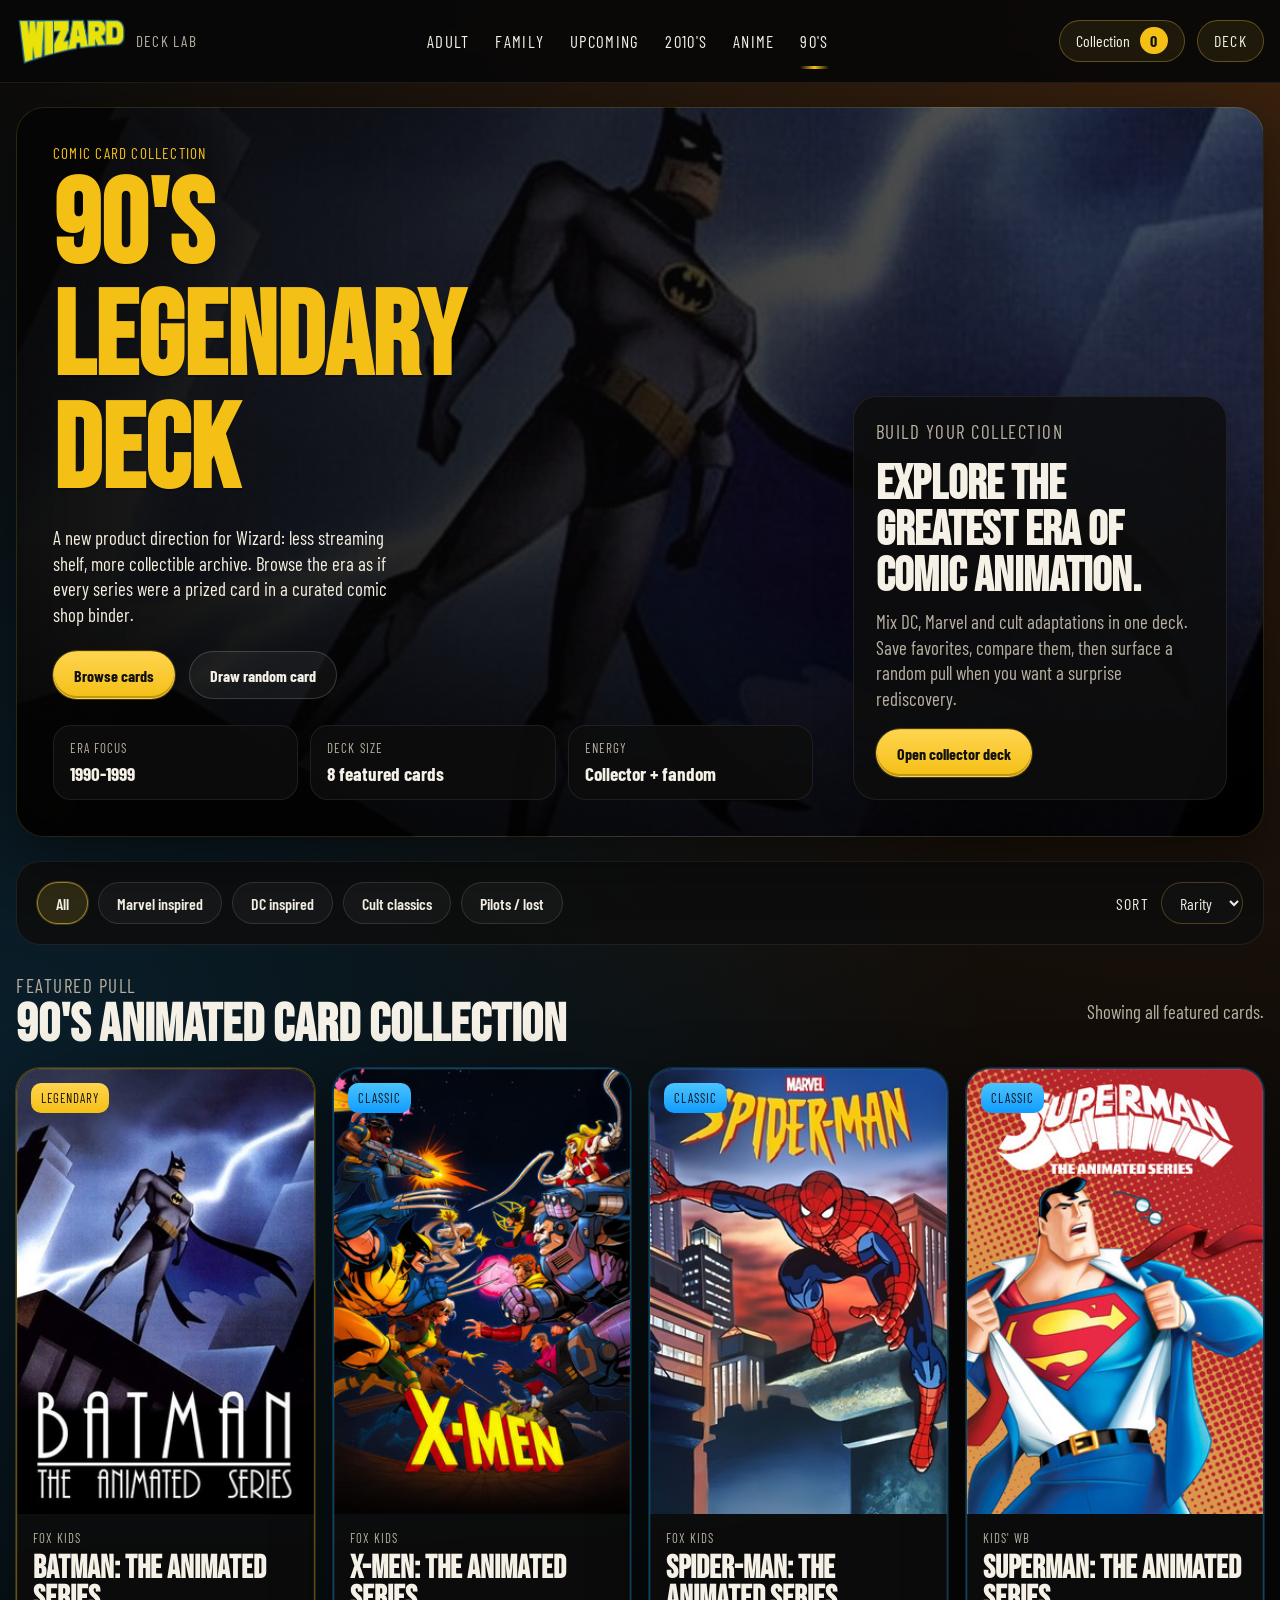
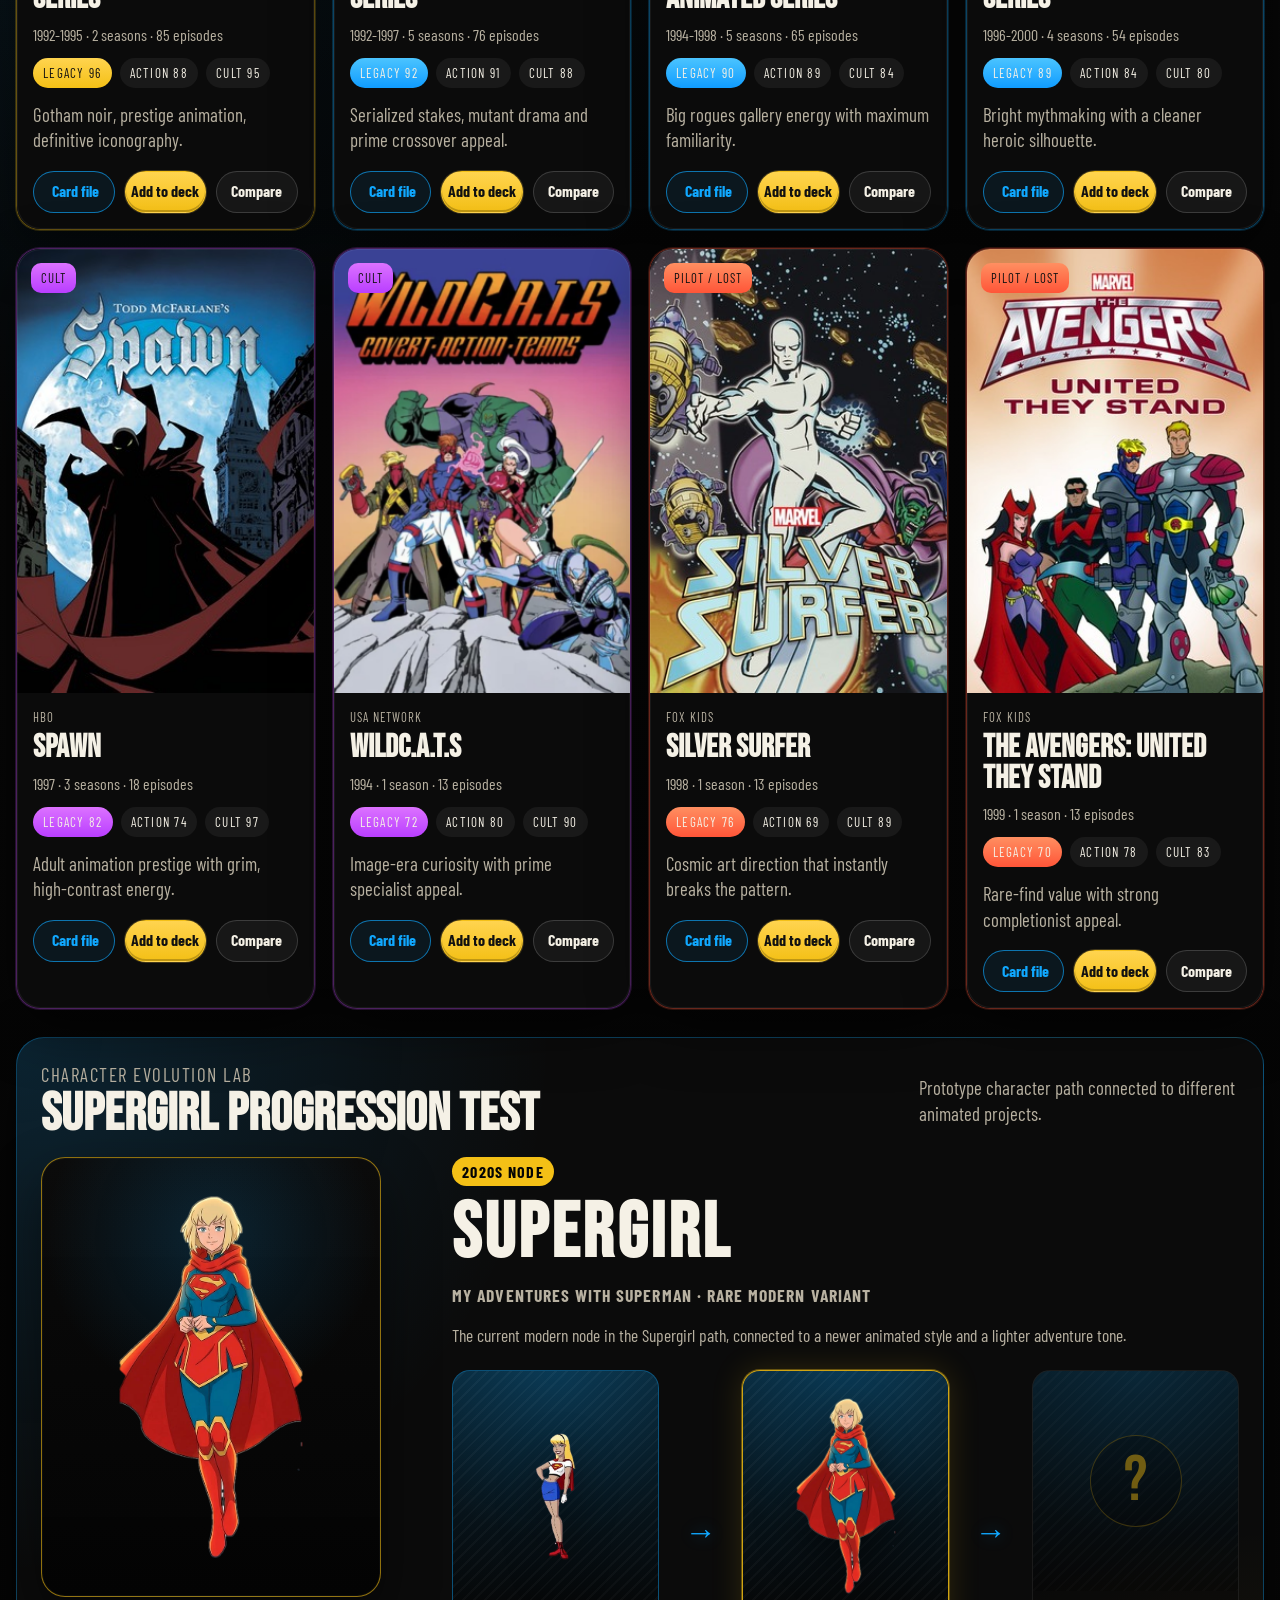
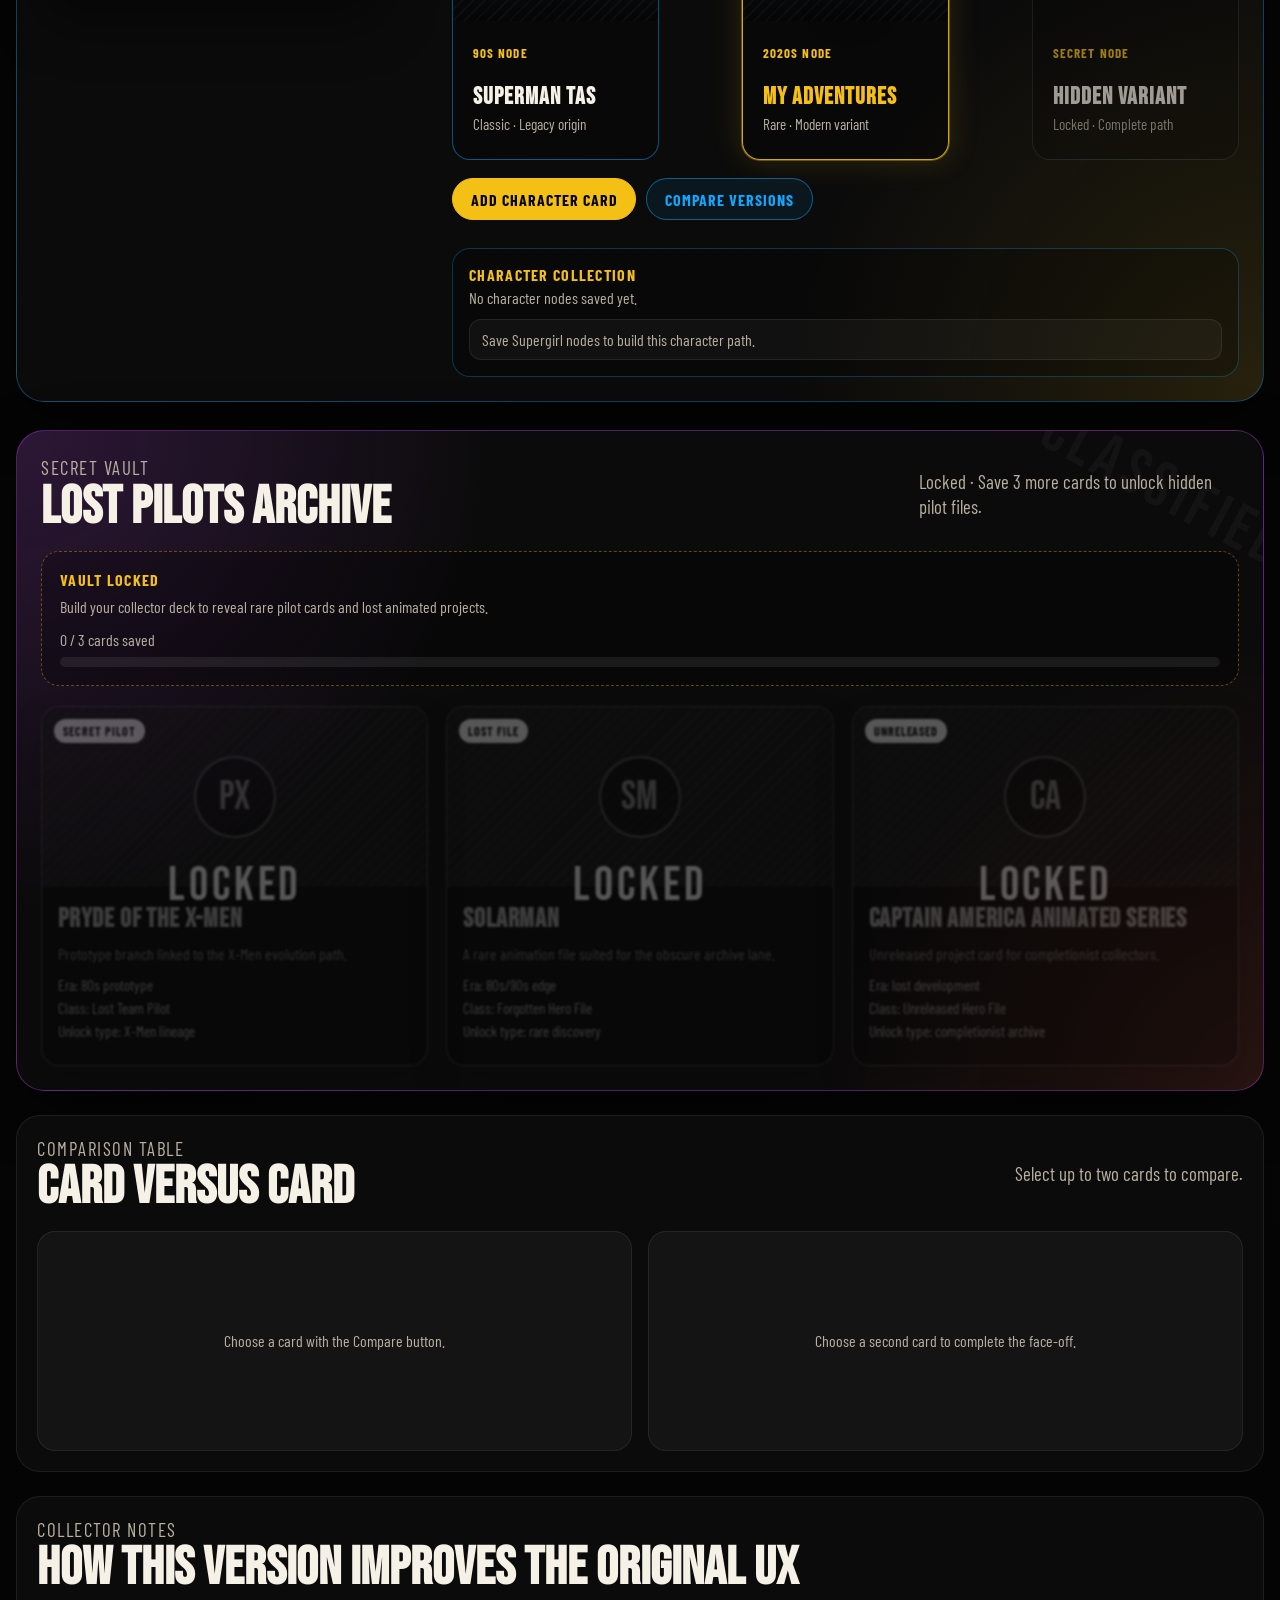
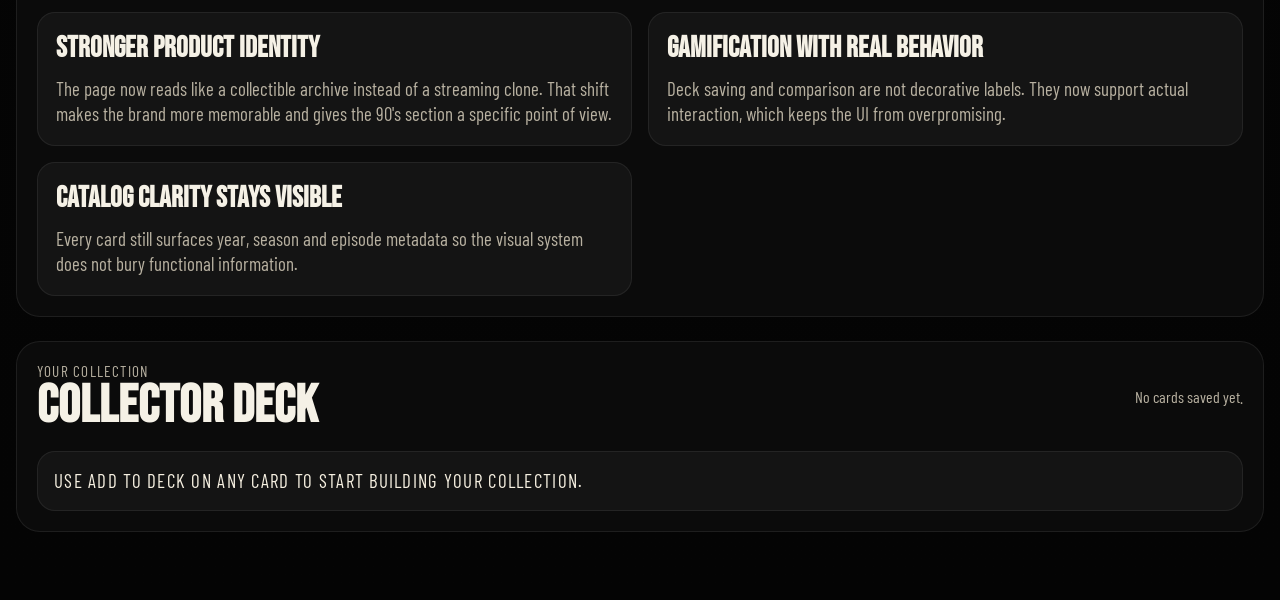
==== index-v2.html @ 54ac6490 "Normalize Supergirl preview image scale" ====
<!DOCTYPE html>
<html lang="en">

<head>
  <meta charset="UTF-8" />
  <meta name="viewport" content="width=device-width, initial-scale=1.0" />
  <title>Wizard Deck Lab - 90's Trading Card Edition</title>
  <link rel="preconnect" href="https://fonts.googleapis.com" />
  <link rel="preconnect" href="https://fonts.gstatic.com" crossorigin />
  <link
    href="https://fonts.googleapis.com/css2?family=Barlow+Condensed:wght@400;500;600;700&family=Bebas+Neue&display=swap"
    rel="stylesheet" />
  <link rel="stylesheet" href="style-v2.css" />
</head>

<body>
  <header class="deck-header">
    <a class="brand-mark" href="#top" aria-label="Wizard Deck Lab home">
      <img src="img/logos/wizard-logo-transparent.png" alt="Wizard logo" />
      <span>Deck Lab</span>
    </a>

    <nav class="deck-nav" aria-label="Primary">
      <a href="#hero">Adult</a>
      <a href="#hero">Family</a>
      <a href="#hero">Upcoming</a>
      <a href="#hero">2010's</a>
      <a href="#hero">Anime</a>
      <a class="is-active" href="#cardGrid">90's</a>
    </nav>

    <div class="header-actions">
      <button class="header-chip" type="button" data-open-deck>
        Collection
        <span id="collectionCount">0</span>
      </button>
      <a class="header-link" href="#deckPanel">Deck</a>
    </div>
  </header>

  <main id="top">
    <section class="deck-hero" id="hero">
      <div class="hero-copy">
        <p class="eyebrow">Comic card collection</p>
        <h1>90's legendary deck</h1>
        <p class="hero-summary">A new product direction for Wizard: less streaming shelf, more collectible archive.
          Browse the era as if every series were a prized card in a curated comic shop binder.</p>

        <div class="hero-actions">
          <a class="primary-action" href="#cardGrid">Browse cards</a>
          <button class="secondary-action" id="drawRandomCard" type="button">Draw random card</button>
        </div>

        <dl class="hero-stats">
          <div>
            <dt>Era focus</dt>
            <dd>1990-1999</dd>
          </div>
          <div>
            <dt>Deck size</dt>
            <dd>8 featured cards</dd>
          </div>
          <div>
            <dt>Energy</dt>
            <dd>Collector + fandom</dd>
          </div>
        </dl>
      </div>

      <aside class="hero-side-panel" aria-label="Collection prompt">
        <p class="panel-kicker">Build your collection</p>
        <h2>Explore the greatest era of comic animation.</h2>
        <p>Mix DC, Marvel and cult adaptations in one deck. Save favorites, compare them, then surface a random pull
          when you want a surprise rediscovery.</p>
        <a href="#deckPanel" class="panel-link">Open collector deck</a>
      </aside>
    </section>

    <section class="control-bar" aria-label="Deck controls">
      <div class="filter-row" aria-label="Card filters">
        <button class="filter-chip is-selected" type="button" data-filter="all">All</button>
        <button class="filter-chip" type="button" data-filter="marvel">Marvel inspired</button>
        <button class="filter-chip" type="button" data-filter="dc">DC inspired</button>
        <button class="filter-chip" type="button" data-filter="cult">Cult classics</button>
        <button class="filter-chip" type="button" data-filter="lost">Pilots / lost</button>
      </div>

      <label class="sort-box" for="sortCards">
        <span>Sort</span>
        <select id="sortCards">
          <option value="rarity">Rarity</option>
          <option value="year">Year</option>
          <option value="title">Title</option>
        </select>
      </label>
    </section>

    <section class="deck-grid-section">
      <div class="section-heading">
        <div>
          <p class="section-kicker">Featured pull</p>
          <h2>90's animated card collection</h2>
        </div>
        <p id="statusText">Showing all featured cards.</p>
      </div>

      <div class="deck-grid" id="cardGrid">
        <article class="deck-card rarity-legendary" data-card-id="batman-animated"
          data-title="Batman: The Animated Series" data-year="1992" data-seasons="2 seasons" data-episodes="85 episodes"
          data-publisher="DC" data-network="Fox Kids" data-rarity="4" data-tags="dc action classic"
          data-note="No other card in the deck defines the premium noir tone better. This is the gold-standard anchor for the whole collection.">
          <span class="rarity-badge">Legendary</span>
          <img src="img/1990/batman-animated-280x420.jpg" alt="Batman: The Animated Series poster" />
          <div class="card-frame">
            <p class="card-signal">Fox Kids</p>
            <h3>Batman: The Animated Series</h3>
            <p class="card-years">1992-1995 · 2 seasons · 85 episodes</p>
            <ul class="stat-strip">
              <li>Legacy 96</li>
              <li>Action 88</li>
              <li>Cult 95</li>
            </ul>
            <p class="card-tagline">Gotham noir, prestige animation, definitive iconography.</p>
            <div class="card-actions">
              <button class="deck-toggle" type="button">Add to deck</button>
              <button class="compare-toggle" type="button">Compare</button>
            </div>
          </div>
        </article>

        <article class="deck-card rarity-classic" data-card-id="xmen-animated" data-title="X-Men: The Animated Series"
          data-year="1992" data-seasons="5 seasons" data-episodes="76 episodes" data-publisher="Marvel"
          data-network="Fox Kids" data-rarity="3" data-tags="marvel action classic"
          data-note="A team card with huge nostalgia pull, strong serialized energy and direct bridge to modern rediscovery through X-Men '97.">
          <span class="rarity-badge">Classic</span>
          <img src="img/1990/x-men-animated-280x420.jpg" alt="X-Men: The Animated Series poster" />
          <div class="card-frame">
            <p class="card-signal">Fox Kids</p>
            <h3>X-Men: The Animated Series</h3>
            <p class="card-years">1992-1997 · 5 seasons · 76 episodes</p>
            <ul class="stat-strip">
              <li>Legacy 92</li>
              <li>Action 91</li>
              <li>Cult 88</li>
            </ul>
            <p class="card-tagline">Serialized stakes, mutant drama and prime crossover appeal.</p>
            <div class="card-actions">
              <button class="deck-toggle" type="button">Add to deck</button>
              <button class="compare-toggle" type="button">Compare</button>
            </div>
          </div>
        </article>

        <article class="deck-card rarity-classic" data-card-id="spiderman-animated"
          data-title="Spider-Man: The Animated Series" data-year="1994" data-seasons="5 seasons"
          data-episodes="65 episodes" data-publisher="Marvel" data-network="Fox Kids" data-rarity="3"
          data-tags="marvel action classic"
          data-note="This card carries broad recognition, strong villain variety and a flexible gateway role for users entering the collection.">
          <span class="rarity-badge">Classic</span>
          <img src="img/1990/spiderman-animated-280x420.jpg" alt="Spider-Man: The Animated Series poster" />
          <div class="card-frame">
            <p class="card-signal">Fox Kids</p>
            <h3>Spider-Man: The Animated Series</h3>
            <p class="card-years">1994-1998 · 5 seasons · 65 episodes</p>
            <ul class="stat-strip">
              <li>Legacy 90</li>
              <li>Action 89</li>
              <li>Cult 84</li>
            </ul>
            <p class="card-tagline">Big rogues gallery energy with maximum familiarity.</p>
            <div class="card-actions">
              <button class="deck-toggle" type="button">Add to deck</button>
              <button class="compare-toggle" type="button">Compare</button>
            </div>
          </div>
        </article>

        <article class="deck-card rarity-classic" data-card-id="superman-animated"
          data-title="Superman: The Animated Series" data-year="1996" data-seasons="4 seasons"
          data-episodes="54 episodes" data-publisher="DC" data-network="Kids' WB" data-rarity="3"
          data-tags="dc heroic classic"
          data-note="An ideal balance card: cleaner optimism than Batman, still premium enough to sit in the same showcase without losing identity.">
          <span class="rarity-badge">Classic</span>
          <img src="img/1990/superman-animated-280x420.jpg" alt="Superman: The Animated Series poster" />
          <div class="card-frame">
            <p class="card-signal">Kids' WB</p>
            <h3>Superman: The Animated Series</h3>
            <p class="card-years">1996-2000 · 4 seasons · 54 episodes</p>
            <ul class="stat-strip">
              <li>Legacy 89</li>
              <li>Action 84</li>
              <li>Cult 80</li>
            </ul>
            <p class="card-tagline">Bright mythmaking with a cleaner heroic silhouette.</p>
            <div class="card-actions">
              <button class="deck-toggle" type="button">Add to deck</button>
              <button class="compare-toggle" type="button">Compare</button>
            </div>
          </div>
        </article>

        <article class="deck-card rarity-cult" data-card-id="spawn" data-title="Spawn" data-year="1997"
          data-seasons="3 seasons" data-episodes="18 episodes" data-publisher="Image" data-network="HBO" data-rarity="2"
          data-tags="cult adult rare"
          data-note="This is where the deck gets edge. Spawn broadens the tone range and gives the collection a darker, adult-only branch.">
          <span class="rarity-badge">Cult</span>
          <img src="img/1990/spawn-280x420.jpg" alt="Spawn poster" />
          <div class="card-frame">
            <p class="card-signal">HBO</p>
            <h3>Spawn</h3>
            <p class="card-years">1997 · 3 seasons · 18 episodes</p>
            <ul class="stat-strip">
              <li>Legacy 82</li>
              <li>Action 74</li>
              <li>Cult 97</li>
            </ul>
            <p class="card-tagline">Adult animation prestige with grim, high-contrast energy.</p>
            <div class="card-actions">
              <button class="deck-toggle" type="button">Add to deck</button>
              <button class="compare-toggle" type="button">Compare</button>
            </div>
          </div>
        </article>

        <article class="deck-card rarity-cult" data-card-id="wildcats" data-title="WildC.A.T.S" data-year="1994"
          data-seasons="1 season" data-episodes="13 episodes" data-publisher="WildStorm" data-network="USA Network"
          data-rarity="2" data-tags="cult lost rare"
          data-note="A deep-cut collector pull. This kind of card makes the product feel curated rather than algorithmic.">
          <span class="rarity-badge">Cult</span>
          <img src="img/1990/wildcats-vertical-280x420.png" alt="WildC.A.T.S poster" />
          <div class="card-frame">
            <p class="card-signal">USA Network</p>
            <h3>WildC.A.T.S</h3>
            <p class="card-years">1994 · 1 season · 13 episodes</p>
            <ul class="stat-strip">
              <li>Legacy 72</li>
              <li>Action 80</li>
              <li>Cult 90</li>
            </ul>
            <p class="card-tagline">Image-era curiosity with prime specialist appeal.</p>
            <div class="card-actions">
              <button class="deck-toggle" type="button">Add to deck</button>
              <button class="compare-toggle" type="button">Compare</button>
            </div>
          </div>
        </article>

        <article class="deck-card rarity-pilot" data-card-id="silver-surfer" data-title="Silver Surfer" data-year="1998"
          data-seasons="1 season" data-episodes="13 episodes" data-publisher="Marvel" data-network="Fox Kids"
          data-rarity="1" data-tags="marvel cult lost"
          data-note="Visually distinct and short-lived. A perfect candidate for the 'Pilots / Lost' lane and collector notes storytelling.">
          <span class="rarity-badge">Pilot / Lost</span>
          <img src="img/1990/silver-surfer-280x420.jpg" alt="Silver Surfer poster" />
          <div class="card-frame">
            <p class="card-signal">Fox Kids</p>
            <h3>Silver Surfer</h3>
            <p class="card-years">1998 · 1 season · 13 episodes</p>
            <ul class="stat-strip">
              <li>Legacy 76</li>
              <li>Action 69</li>
              <li>Cult 89</li>
            </ul>
            <p class="card-tagline">Cosmic art direction that instantly breaks the pattern.</p>
            <div class="card-actions">
              <button class="deck-toggle" type="button">Add to deck</button>
              <button class="compare-toggle" type="button">Compare</button>
            </div>
          </div>
        </article>

        <article class="deck-card rarity-pilot" data-card-id="avengers-united"
          data-title="The Avengers: United They Stand" data-year="1999" data-seasons="1 season"
          data-episodes="13 episodes" data-publisher="Marvel" data-network="Fox Kids" data-rarity="1"
          data-tags="marvel lost action"
          data-note="This is the prototype of a rare-find card: recognizable brand, uneven legacy, but strong value inside a completionist deck.">
          <span class="rarity-badge">Pilot / Lost</span>
          <img src="img/1990/avengers-united-they-stand-280x420.jpg" alt="The Avengers: United They Stand poster" />
          <div class="card-frame">
            <p class="card-signal">Fox Kids</p>
            <h3>The Avengers: United They Stand</h3>
            <p class="card-years">1999 · 1 season · 13 episodes</p>
            <ul class="stat-strip">
              <li>Legacy 70</li>
              <li>Action 78</li>
              <li>Cult 83</li>
            </ul>
            <p class="card-tagline">Rare-find value with strong completionist appeal.</p>
            <div class="card-actions">
              <button class="deck-toggle" type="button">Add to deck</button>
              <button class="compare-toggle" type="button">Compare</button>
            </div>
          </div>
        </article>
      </div>
    </section>

    <section class="character-lab-panel" id="characterLab">
      <div class="section-heading">
        <div>
          <p class="section-kicker">Character evolution lab</p>
          <h2>Supergirl progression test</h2>
        </div>
        <p>Prototype character path connected to different animated projects.</p>
      </div>

      <div class="character-lab-layout">
        <article class="character-preview-card">
          <img id="characterPreviewImage" src="img/characters/2020s-supergirl-my-adventures-cutout.png"
            alt="Supergirl - My Adventures with Superman character card" />
        </article>

        <div class="character-lab-content">
          <span class="character-status" id="characterActiveEra">2020s node</span>
          <h3 id="characterActiveTitle">Supergirl</h3>
          <p class="character-source" id="characterActiveSource">My Adventures with Superman · Rare modern variant</p>

          <p id="characterActiveDescription">
            The current modern node in the Supergirl path, connected to a newer animated style and a lighter adventure
            tone.
          </p>

          <div class="character-evolution-track" aria-label="Supergirl evolution path">
            <article class="character-node is-unlocked" role="button" tabindex="0" data-character-node
              data-preview="img/characters/1990s-supergirl-superman-tas-cutout.png"
              data-preview-class="is-preview-tas-supergirl" data-era="90s node" data-title="Superman TAS"
              data-subtitle="Superman: The Animated Series" data-type="Classic · Legacy origin"
              data-description="The classic animated Supergirl node. This version works as an early legacy point in the character progression path.">
              <div class="character-node-art">
                <img class="character-node-img is-tas-supergirl"
                  src="img/characters/1990s-supergirl-superman-tas-cutout.png"
                  alt="Supergirl - Superman: The Animated Series" />
              </div>
              <div class="character-node-info">
                <span>90s node</span>
                <h4>Superman TAS</h4>
                <p>Classic · Legacy origin</p>
              </div>
            </article>

            <span class="character-track-arrow">→</span>

            <article class="character-node is-current" role="button" tabindex="0" data-character-node
              data-preview="img/characters/2020s-supergirl-my-adventures-cutout.png"
              data-preview-class="is-preview-maws-supergirl" data-era="2020s node" data-title="My Adventures"
              data-subtitle="My Adventures with Superman"
              data-description="The current modern node in the Supergirl path, connected to a newer animated style and a lighter adventure tone.">
              <div class="character-node-art">
                <img class="character-node-img is-maws-supergirl"
                  src="img/characters/2020s-supergirl-my-adventures-cutout.png"
                  alt="Supergirl - My Adventures with Superman" />
              </div>
              <div class="character-node-info">
                <span>2020s node</span>
                <h4>My Adventures</h4>
                <p>Rare · Modern variant</p>
              </div>
            </article>

            <span class="character-track-arrow">→</span>

            <article class="character-node is-locked" role="button" tabindex="0" data-character-node data-locked="true"
              data-era="Secret node" data-title="Hidden Variant" data-subtitle="Locked node"
              data-type="Locked · Complete path"
              data-description="This secret variant is locked. Future versions can unlock it after completing the Supergirl progression path.">
              <div class="character-node-art locked-art">
                <span>?</span>
              </div>
              <div class="character-node-info">
                <span>Secret node</span>
                <h4>Hidden Variant</h4>
                <p>Locked · Complete path</p>
              </div>
            </article>
          </div>

          <div class="character-actions">
            <button type="button" id="addCharacterCard">Add character card</button>
            <button type="button" class="secondary" id="compareCharacterVersions">Compare versions</button>
          </div>

          <div class="character-collection-panel" id="characterCollectionPanel">
            <div>
              <strong>Character collection</strong>
              <span id="characterCollectionSummary">No character nodes saved yet.</span>
            </div>

            <ul id="characterCollectionList" class="character-collection-list">
              <li class="character-empty">Save Supergirl nodes to build this character path.</li>
            </ul>
          </div>
        </div>
      </div>
    </section>

    <section class="secret-vault-panel is-locked" id="secretVault">
      <div class="section-heading">
        <div>
          <p class="section-kicker">Secret Vault</p>
          <h2>Lost pilots archive</h2>
        </div>
        <p id="vaultStatus">Locked · Save 3 cards to unlock hidden pilot files.</p>
      </div>

      <div class="vault-unlock-box" id="vaultUnlockBox">
        <strong>Vault locked</strong>
        <span>Build your collector deck to reveal rare pilot cards and lost animated projects.</span>
        <div class="vault-progress">
          <span id="vaultProgressText">0 / 3 cards saved</span>
          <div class="vault-progress-bar">
            <i id="vaultProgressBar"></i>
          </div>
        </div>
      </div>

      <div class="vault-grid" id="vaultGrid" aria-label="Secret pilot cards">
        <article class="vault-card" data-secret-id="pryde-xmen">
          <span class="vault-badge">Secret Pilot</span>
          <div class="vault-card-art">
            <span>PX</span>
          </div>
          <div class="vault-card-content">
            <h3>Pryde of the X-Men</h3>
            <p>Prototype branch linked to the X-Men evolution path.</p>
            <ul>
              <li>Era: 80s prototype</li>
              <li>Class: Lost Team Pilot</li>
              <li>Unlock type: X-Men lineage</li>
            </ul>
          </div>
        </article>

        <article class="vault-card" data-secret-id="solarman">
          <span class="vault-badge">Lost File</span>
          <div class="vault-card-art">
            <span>SM</span>
          </div>
          <div class="vault-card-content">
            <h3>Solarman</h3>
            <p>A rare animation file suited for the obscure archive lane.</p>
            <ul>
              <li>Era: 80s/90s edge</li>
              <li>Class: Forgotten Hero File</li>
              <li>Unlock type: rare discovery</li>
            </ul>
          </div>
        </article>

        <article class="vault-card" data-secret-id="captain-america">
          <span class="vault-badge">Unreleased</span>
          <div class="vault-card-art">
            <span>CA</span>
          </div>
          <div class="vault-card-content">
            <h3>Captain America Animated Series</h3>
            <p>Unreleased project card for completionist collectors.</p>
            <ul>
              <li>Era: lost development</li>
              <li>Class: Unreleased Hero File</li>
              <li>Unlock type: completionist archive</li>
            </ul>
          </div>
        </article>
      </div>
    </section>

    <section class="compare-panel" id="comparePanel">
      <div class="section-heading">
        <div>
          <p class="section-kicker">Comparison table</p>
          <h2>Card versus card</h2>
        </div>
        <p id="compareHint">Select up to two cards to compare.</p>
      </div>

      <div class="compare-grid" id="compareGrid">
        <article class="compare-slot is-empty">
          <p>Choose a card with the Compare button.</p>
        </article>
        <article class="compare-slot is-empty">
          <p>Choose a second card to complete the face-off.</p>
        </article>
      </div>
    </section>

    <section class="notes-panel" id="collectorNotes">
      <div class="section-heading">
        <div>
          <p class="section-kicker">Collector notes</p>
          <h2>How this version improves the original UX</h2>
        </div>
      </div>

      <div class="notes-grid">
        <article>
          <h3>Stronger product identity</h3>
          <p>The page now reads like a collectible archive instead of a streaming clone. That shift makes the brand more
            memorable and gives the 90's section a specific point of view.</p>
        </article>
        <article>
          <h3>Gamification with real behavior</h3>
          <p>Deck saving and comparison are not decorative labels. They now support actual interaction, which keeps the
            UI from overpromising.</p>
        </article>
        <article>
          <h3>Catalog clarity stays visible</h3>
          <p>Every card still surfaces year, season and episode metadata so the visual system does not bury functional
            information.</p>
        </article>
      </div>
    </section>

    <aside class="deck-panel" id="deckPanel" aria-label="Saved collection">
      <div class="deck-panel-head">
        <div>
          <p class="section-kicker">Your collection</p>
          <h2>Collector deck</h2>
        </div>
        <p id="deckSummary">No cards saved yet.</p>
      </div>

      <ul class="deck-list" id="deckList">
        <li class="deck-empty">Use Add to deck on any card to start building your collection.</li>
      </ul>
    </aside>
  </main>

  <script src="script-v2.js"></script>
</body>

</html>
---- style-v2.css ----
:root {
  --bg: #050505;
  --panel: rgba(13, 13, 13, 0.86);
  --panel-strong: #111111;
  --line: rgba(255, 209, 61, 0.24);
  --text: #f5f1e6;
  --muted: #b8b1a1;
  --gold: #f4c016;
  --gold-soft: rgba(244, 192, 22, 0.18);
  --blue: #10a8ff;
  --magenta: #c84cff;
  --red: #ff5538;
  --green: #7ed957;
  --shadow: 0 18px 60px rgba(0, 0, 0, 0.45);
  --radius-lg: 28px;
  --radius-md: 18px;
  --radius-sm: 12px;
}

* {
  box-sizing: border-box;
}

html {
  scroll-behavior: smooth;
}

body {
  margin: 0;
  min-height: 100vh;
  color: var(--text);
  font-family: 'Barlow Condensed', sans-serif;
  background:
    radial-gradient(circle at top right, rgba(255, 126, 24, 0.2), transparent 24%),
    radial-gradient(circle at left 20%, rgba(16, 168, 255, 0.14), transparent 22%),
    linear-gradient(180deg, #0b0b0b 0%, #060606 35%, #040404 100%);
}

body::before {
  content: '';
  position: fixed;
  inset: 0;
  pointer-events: none;
  opacity: 0.16;
  background-image:
    linear-gradient(rgba(255, 255, 255, 0.04) 1px, transparent 1px),
    linear-gradient(90deg, rgba(255, 255, 255, 0.04) 1px, transparent 1px);
  background-size: 28px 28px;
  -webkit-mask-image: linear-gradient(180deg, rgba(0, 0, 0, 0.8), transparent 92%);
  mask-image: linear-gradient(180deg, rgba(0, 0, 0, 0.8), transparent 92%);
}

a {
  color: inherit;
  text-decoration: none;
}

button,
select {
  font: inherit;
}

button {
  cursor: pointer;
}

img {
  display: block;
  max-width: 100%;
}

main {
  width: min(1380px, calc(100% - 32px));
  margin: 0 auto;
  padding: 24px 0 56px;
}

.deck-header {
  position: sticky;
  top: 0;
  z-index: 40;
  display: flex;
  align-items: center;
  justify-content: space-between;
  gap: 16px;
  padding: 16px max(16px, calc((100vw - 1380px) / 2));
  border-bottom: 1px solid rgba(255, 255, 255, 0.08);
  -webkit-backdrop-filter: blur(14px);
  backdrop-filter: blur(14px);
  background: rgba(7, 7, 7, 0.9);
}

.brand-mark {
  display: inline-flex;
  align-items: center;
  gap: 10px;
  min-width: 0;
}

.brand-mark img {
  width: 110px;
  height: auto;
}

.brand-mark span,
.deck-nav a,
.header-actions,
.hero-stats dt,
.section-kicker,
.card-signal,
.rarity-badge,
.sort-box span,
.deck-list,
.stat-strip,
.hero-copy .eyebrow,
.panel-kicker {
  text-transform: uppercase;
  letter-spacing: 0.08em;
}

.brand-mark span {
  color: var(--muted);
  font-size: 0.95rem;
}

.deck-nav {
  display: flex;
  align-items: center;
  justify-content: center;
  gap: clamp(12px, 2vw, 28px);
  flex: 1;
}

.deck-nav a {
  position: relative;
  color: #f4f0e7;
  font-size: 1.05rem;
  padding: 8px 0;
}

.deck-nav a::after {
  content: '';
  position: absolute;
  left: 0;
  right: 0;
  bottom: -10px;
  height: 3px;
  transform: scaleX(0);
  transform-origin: center;
  transition: transform 180ms ease;
  background: linear-gradient(90deg, transparent, var(--gold), transparent);
}

.deck-nav a:hover::after,
.deck-nav a.is-active::after {
  transform: scaleX(1);
}

.header-actions {
  display: flex;
  align-items: center;
  gap: 12px;
  font-size: 1rem;
}

.header-chip,
.header-link,
.primary-action,
.secondary-action,
.filter-chip,
.deck-toggle,
.compare-toggle,
.panel-link,
.utility-card {
  border-radius: 999px;
}

.header-chip,
.header-link {
  display: inline-flex;
  align-items: center;
  gap: 10px;
  min-height: 42px;
  padding: 0 16px;
  border: 1px solid rgba(255, 209, 61, 0.3);
  background: rgba(255, 209, 61, 0.08);
  color: var(--text);
}

.header-chip span {
  min-width: 28px;
  padding: 4px 8px;
  border-radius: 999px;
  text-align: center;
  background: var(--gold);
  color: #111;
  font-weight: 700;
}

.deck-hero {
  position: relative;
  display: grid;
  grid-template-columns: minmax(0, 1.45fr) minmax(280px, 0.7fr);
  gap: 24px;
  min-height: 500px;
  padding: 36px;
  border: 1px solid rgba(255, 209, 61, 0.15);
  border-radius: var(--radius-lg);
  overflow: hidden;
  background:
    linear-gradient(90deg, rgba(5, 5, 5, 0.96) 0%, rgba(5, 5, 5, 0.82) 42%, rgba(5, 5, 5, 0.62) 100%),
    url('img/1990/batman-animated.jpg') center 32% / cover no-repeat;
  box-shadow: var(--shadow);
}

.deck-hero::after {
  content: '';
  position: absolute;
  inset: auto 0 0;
  height: 42%;
  background: linear-gradient(180deg, transparent, rgba(0, 0, 0, 0.68));
  pointer-events: none;
}

.hero-copy,
.hero-side-panel,
.deck-panel,
.compare-panel,
.notes-panel {
  position: relative;
  z-index: 1;
}

.hero-copy {
  align-self: end;
  max-width: 760px;
}

.hero-copy .eyebrow,
.panel-kicker,
.section-kicker {
  margin: 0 0 10px;
  color: var(--gold);
  font-size: 0.95rem;
}

.hero-copy h1,
.hero-side-panel h2,
.section-heading h2,
.deck-panel h2 {
  margin: 0;
  font-family: 'Bebas Neue', sans-serif;
  line-height: 0.95;
}

.hero-copy h1 {
  max-width: 10ch;
  font-size: clamp(4.2rem, 12vw, 7.4rem);
  color: var(--gold);
  text-shadow: 0 2px 0 rgba(0, 0, 0, 0.3);
}

.hero-summary,
.hero-side-panel p,
.section-heading p,
.notes-grid p,
.card-tagline,
.deck-empty,
.deck-item-meta {
  font-size: 1.18rem;
  line-height: 1.35;
  color: #f5efe0;
}

.hero-summary {
  max-width: 46ch;
  margin: 16px 0 0;
}

.hero-actions {
  display: flex;
  flex-wrap: wrap;
  gap: 14px;
  margin-top: 24px;
}

.primary-action,
.secondary-action,
.panel-link,
.deck-toggle,
.compare-toggle {
  min-height: 48px;
  padding: 0 20px;
  border: 1px solid transparent;
  display: inline-flex;
  align-items: center;
  justify-content: center;
  font-size: 1rem;
  font-weight: 700;
}

.primary-action,
.deck-toggle,
.panel-link {
  color: #111;
  background: linear-gradient(180deg, #ffd44f, #f4c016);
  box-shadow: inset 0 -2px 0 rgba(0, 0, 0, 0.22), 0 0 0 1px rgba(255, 211, 80, 0.22);
}

.secondary-action,
.compare-toggle {
  color: var(--text);
  border-color: rgba(255, 255, 255, 0.16);
  background: rgba(255, 255, 255, 0.05);
}

.hero-stats {
  display: grid;
  grid-template-columns: repeat(3, minmax(0, 1fr));
  gap: 12px;
  margin: 26px 0 0;
}

.hero-stats div,
.hero-side-panel,
.control-bar,
.compare-panel,
.notes-panel,
.deck-panel,
.utility-card,
.deck-card {
  border: 1px solid rgba(255, 255, 255, 0.08);
  background: var(--panel);
}

.hero-stats div {
  padding: 14px 16px;
  border-radius: var(--radius-md);
}

.hero-stats dt {
  color: var(--muted);
  font-size: 0.82rem;
}

.hero-stats dd {
  margin: 6px 0 0;
  font-size: 1.2rem;
  font-weight: 700;
}

.hero-side-panel {
  align-self: end;
  padding: 22px;
  border-radius: 24px;
  box-shadow: 0 10px 40px rgba(0, 0, 0, 0.24);
}

.hero-side-panel h2 {
  font-size: clamp(2rem, 4vw, 3rem);
  margin-bottom: 10px;
}

.hero-side-panel p {
  margin: 0 0 18px;
  color: var(--muted);
}

.control-bar,
.section-heading,
.utility-strip,
.deck-panel-head {
  display: flex;
  align-items: center;
  justify-content: space-between;
  gap: 16px;
}

.control-bar,
.compare-panel,
.notes-panel,
.deck-panel {
  margin-top: 24px;
  padding: 20px;
  border-radius: 24px;
}

.filter-row {
  display: flex;
  flex-wrap: wrap;
  gap: 10px;
}

.filter-chip {
  min-height: 42px;
  padding: 0 18px;
  border: 1px solid rgba(255, 255, 255, 0.12);
  background: rgba(255, 255, 255, 0.04);
  color: var(--text);
  font-weight: 600;
}

.filter-chip.is-selected {
  border-color: rgba(255, 209, 61, 0.55);
  background: rgba(255, 209, 61, 0.14);
  box-shadow: 0 0 0 1px rgba(255, 209, 61, 0.22);
}

.sort-box {
  display: inline-flex;
  align-items: center;
  gap: 12px;
}

.sort-box select {
  min-height: 42px;
  padding: 0 14px;
  color: var(--text);
  border: 1px solid rgba(255, 209, 61, 0.25);
  border-radius: 999px;
  background: #111;
}

.deck-grid-section {
  margin-top: 28px;
}

.section-heading {
  margin-bottom: 18px;
}

.section-heading h2,
.deck-panel h2 {
  font-size: clamp(2.2rem, 5vw, 3.4rem);
}

.section-heading p,
.deck-panel-head p {
  margin: 0;
  max-width: 40ch;
  color: var(--muted);
}

.deck-grid {
  display: grid;
  grid-template-columns: repeat(4, minmax(0, 1fr));
  gap: 18px;
}

.deck-card {
  position: relative;
  overflow: hidden;
  border-radius: 24px;
  box-shadow: var(--shadow);
  transition: transform 180ms ease, box-shadow 180ms ease, border-color 180ms ease;
}

.deck-card:hover,
.deck-card.is-spotlight {
  transform: translateY(-4px);
}

.deck-card.is-hidden {
  display: none;
}

.deck-card img {
  width: 100%;
  aspect-ratio: 2 / 3;
  object-fit: cover;
}

.deck-card::after {
  content: '';
  position: absolute;
  inset: 0;
  pointer-events: none;
  border-radius: 24px;
  box-shadow: inset 0 0 0 1px rgba(255, 255, 255, 0.06);
}

.rarity-badge {
  position: absolute;
  top: 14px;
  left: 14px;
  z-index: 2;
  padding: 7px 10px;
  border-radius: 10px;
  font-size: 0.8rem;
  color: #111;
  background: #fff;
}

.card-frame {
  padding: 16px;
  background: linear-gradient(180deg, rgba(11, 11, 11, 0.18), rgba(11, 11, 11, 0.98) 18%);
}

.card-signal {
  margin: 0 0 8px;
  font-size: 0.8rem;
  color: var(--muted);
}

.deck-card h3 {
  margin: 0;
  font-family: 'Bebas Neue', sans-serif;
  font-size: 2rem;
  line-height: 0.95;
}

.card-years {
  margin: 10px 0 0;
  color: var(--muted);
  font-size: 1rem;
}

.stat-strip {
  display: flex;
  flex-wrap: wrap;
  gap: 8px;
  padding: 0;
  margin: 14px 0 0;
  list-style: none;
}

.stat-strip li {
  padding: 7px 10px;
  border-radius: 999px;
  font-size: 0.82rem;
  background: rgba(255, 255, 255, 0.06);
}

.card-tagline {
  margin: 14px 0 0;
  color: var(--muted);
}

.card-actions {
  display: flex;
  flex-direction: row;
  align-items: center;
  gap: 8px;
  margin-top: 18px;
}

.card-actions button {
  flex: 1;
  width: auto;
  min-width: 0;
  min-height: 44px;
  padding: 0 8px;
  white-space: nowrap;
}

.deck-toggle.is-added,
.compare-toggle.is-selected {
  background: rgba(126, 217, 87, 0.16);
  border-color: rgba(126, 217, 87, 0.35);
  color: #dff8d0;
}

.rarity-legendary {
  border-color: rgba(244, 192, 22, 0.38);
  box-shadow: 0 0 0 1px rgba(244, 192, 22, 0.2), var(--shadow);
}

.rarity-legendary .rarity-badge,
.rarity-legendary .stat-strip li:first-child {
  background: linear-gradient(180deg, #ffd44f, #f4c016);
  color: #111;
}

.rarity-classic {
  border-color: rgba(16, 168, 255, 0.36);
  box-shadow: 0 0 0 1px rgba(16, 168, 255, 0.2), var(--shadow);
}

.rarity-classic .rarity-badge,
.rarity-classic .stat-strip li:first-child {
  background: linear-gradient(180deg, #4bc4ff, #109cff);
}

.rarity-cult {
  border-color: rgba(200, 76, 255, 0.34);
  box-shadow: 0 0 0 1px rgba(200, 76, 255, 0.18), var(--shadow);
}

.rarity-cult .rarity-badge,
.rarity-cult .stat-strip li:first-child {
  background: linear-gradient(180deg, #dc72ff, #b93eff);
}

.rarity-pilot {
  border-color: rgba(255, 85, 56, 0.38);
  box-shadow: 0 0 0 1px rgba(255, 85, 56, 0.18), var(--shadow);
}

.rarity-pilot .rarity-badge,
.rarity-pilot .stat-strip li:first-child {
  background: linear-gradient(180deg, #ff8f61, #ff5538);
}

.utility-strip {
  display: grid;
  grid-template-columns: repeat(4, minmax(0, 1fr));
  gap: 14px;
  margin-top: 24px;
}

.utility-card {
  padding: 18px;
  min-height: 110px;
  display: flex;
  flex-direction: column;
  justify-content: center;
  align-items: flex-start;
  gap: 6px;
  color: var(--text);
}

.utility-card strong {
  font-family: 'Bebas Neue', sans-serif;
  font-size: 1.6rem;
  letter-spacing: 0.03em;
}

.utility-card span {
  color: var(--muted);
  font-size: 1rem;
  line-height: 1.3;
}

.compare-grid,
.notes-grid {
  display: grid;
  grid-template-columns: repeat(2, minmax(0, 1fr));
  gap: 16px;
}

.compare-slot,
.notes-grid article,
.deck-list li {
  border-radius: 18px;
  background: rgba(255, 255, 255, 0.04);
  border: 1px solid rgba(255, 255, 255, 0.07);
}

.compare-slot {
  min-height: 220px;
  padding: 18px;
}

.compare-slot.is-empty {
  display: grid;
  place-items: center;
  color: var(--muted);
}

.compare-slot h3,
.notes-grid h3,
.deck-item-title {
  margin: 0;
  font-family: 'Bebas Neue', sans-serif;
}

.compare-slot h3 {
  font-size: 2rem;
}

.compare-meta {
  margin: 8px 0 0;
  color: var(--muted);
  font-size: 1rem;
}

.compare-data {
  display: grid;
  grid-template-columns: repeat(2, minmax(0, 1fr));
  gap: 10px;
  margin-top: 16px;
}

.compare-data div {
  padding: 10px 12px;
  border-radius: 14px;
  background: rgba(255, 255, 255, 0.03);
}

.compare-data dt {
  color: var(--muted);
  font-size: 0.82rem;
  text-transform: uppercase;
}

.compare-data dd {
  margin: 6px 0 0;
  font-size: 1rem;
  font-weight: 600;
}

.notes-grid article {
  padding: 18px;
}

.notes-grid h3 {
  font-size: 1.8rem;
}

.notes-grid p {
  margin: 10px 0 0;
  color: var(--muted);
}

.deck-panel {
  margin-bottom: 12px;
}

.deck-list {
  display: grid;
  grid-template-columns: repeat(3, minmax(0, 1fr));
  gap: 14px;
  margin: 20px 0 0;
  padding: 0;
  list-style: none;
}

.deck-list li {
  padding: 16px;
}

.deck-item-title {
  font-size: 1.6rem;
}

.deck-item-meta {
  margin: 8px 0 0;
  color: var(--muted);
}

.deck-empty {
  grid-column: 1 / -1;
  margin: 0;
}

.deck-card.is-spotlight {
  border-color: rgba(255, 255, 255, 0.42);
  box-shadow: 0 0 0 2px rgba(255, 209, 61, 0.4), 0 16px 50px rgba(0, 0, 0, 0.5);
}

@media (max-width: 1200px) {
  .deck-grid {
    grid-template-columns: repeat(3, minmax(0, 1fr));
  }

  .utility-strip,
  .deck-list {
    grid-template-columns: repeat(2, minmax(0, 1fr));
  }
}

@media (max-width: 960px) {

  .deck-header,
  .control-bar,
  .section-heading,
  .deck-panel-head {
    flex-direction: column;
    align-items: stretch;
  }

  .deck-header {
    padding-inline: 16px;
  }

  main {
    width: min(100%, calc(100% - 24px));
  }

  .deck-hero {
    grid-template-columns: 1fr;
    min-height: unset;
    padding: 22px;
    background-position: center top;
  }

  .hero-copy h1 {
    max-width: none;
  }

  .hero-stats,
  .compare-grid,
  .notes-grid,
  .deck-list,
  .utility-strip,
  .deck-grid {
    grid-template-columns: repeat(2, minmax(0, 1fr));
  }

  .deck-nav {
    flex-wrap: wrap;
  }
}

@media (max-width: 640px) {

  .deck-nav,
  .header-actions {
    width: 100%;
    justify-content: flex-start;
  }

  .hero-stats,
  .compare-grid,
  .notes-grid,
  .deck-list,
  .utility-strip,
  .deck-grid {
    grid-template-columns: 1fr;
  }

  .hero-copy h1 {
    font-size: 4.5rem;
  }
}

/* =========================================================
   RPG CARD DETAIL LAB
   ========================================================= */

.card-detail-panel {
  margin-top: 28px;
  padding: 24px;
  border: 1px solid var(--line);
  border-radius: var(--radius-lg);
  background:
    radial-gradient(circle at top left, rgba(16, 168, 255, 0.14), transparent 32%),
    radial-gradient(circle at bottom right, rgba(244, 192, 22, 0.12), transparent 30%),
    var(--panel);
  box-shadow: var(--shadow);
}

.detail-layout {
  display: grid;
  grid-template-columns: minmax(220px, 320px) 1fr;
  gap: 24px;
  align-items: start;
}

.detail-poster-wrap {
  border: 1px solid rgba(244, 192, 22, 0.35);
  border-radius: var(--radius-md);
  overflow: hidden;
  background: #050505;
  box-shadow: 0 18px 40px rgba(0, 0, 0, 0.45);
}

.detail-poster-wrap img {
  width: 100%;
  aspect-ratio: 2 / 3;
  object-fit: cover;
}

.detail-content {
  display: grid;
  gap: 18px;
}

.detail-badges {
  display: flex;
  flex-wrap: wrap;
  gap: 10px;
}

.detail-badges span {
  display: inline-flex;
  align-items: center;
  min-height: 32px;
  padding: 6px 12px;
  border-radius: 999px;
  font-weight: 700;
  text-transform: uppercase;
  letter-spacing: 0.08em;
  background: rgba(16, 168, 255, 0.16);
  border: 1px solid rgba(16, 168, 255, 0.42);
  color: var(--text);
}

.detail-class {
  display: flex;
  flex-direction: column;
  gap: 3px;
  margin-top: 14px;
}

.detail-class span {
  color: var(--muted);
  font-size: 0.78rem;
  text-transform: uppercase;
  letter-spacing: 0.08em;
}

.detail-class strong {
  color: var(--text);
  font-size: 1.05rem;
  font-weight: 600;
}

#detailRarity {
  background: var(--gold-soft);
  border-color: rgba(244, 192, 22, 0.55);
  color: var(--gold);
}

.detail-description {
  max-width: 760px;
  margin: 0;
  color: var(--muted);
  font-size: 1.12rem;
  line-height: 1.45;
}

.detail-stats {
  display: grid;
  grid-template-columns: repeat(3, minmax(120px, 1fr));
  gap: 12px;
  width: 100%;
  margin-bottom: 8px;
}

.detail-stat {
  padding: 14px;
  border-radius: var(--radius-sm);
  border: 1px solid rgba(255, 255, 255, 0.11);
  background: rgba(0, 0, 0, 0.28);
}

.detail-stat span {
  display: block;
  color: var(--muted);
  text-transform: uppercase;
  letter-spacing: 0.08em;
  font-size: 0.82rem;
}

.detail-stat strong {
  display: block;
  margin-top: 4px;
  font-family: 'Bebas Neue', sans-serif;
  color: var(--text);
  font-size: 2.2rem;
  line-height: 1;
}

.detail-special {
  display: grid;
  gap: 6px;
  width: 100%;
  margin: 0;
  padding: 14px;
  border: 1px solid rgba(244, 192, 22, 0.24);
  border-radius: var(--radius-sm);
  background: rgba(244, 192, 22, 0.06);
}

.detail-special>strong {
  display: block;
  margin-bottom: 5px;
  color: var(--muted);
  font-size: 0.78rem;
  font-weight: 600;
  text-transform: uppercase;
  letter-spacing: 0.08em;
}

.detail-secondary {
  display: grid;
  gap: 18px;
  width: 100%;
}

.detail-special p {
  margin: 0;
  color: var(--text);
  font-size: 1.05rem;
  font-weight: 600;
}

.detail-evolution {
  padding: 14px;
  border: 1px solid rgba(16, 168, 255, 0.24);
  border-radius: var(--radius-sm);
  background: rgba(16, 168, 255, 0.05);
}

.detail-evolution>strong {
  display: block;
  color: var(--muted);
  font-size: 0.78rem;
  font-weight: 600;
  text-transform: uppercase;
  letter-spacing: 0.08em;
}

.evolution-path {
  display: flex;
  align-items: center;
  flex-wrap: wrap;
  gap: 8px;
  margin-top: 10px;
}

.evolution-node {
  appearance: none;
  display: inline-flex;
  align-items: center;
  justify-content: center;
  width: auto;
  min-height: 32px;
  padding: 6px 11px;
  border: 1px solid rgba(255, 255, 255, 0.14);
  border-radius: 999px;
  background: rgba(255, 255, 255, 0.04);
  color: var(--muted);
  font: inherit;
  font-size: 0.78rem;
  line-height: 1.2;
  text-align: center;
  white-space: nowrap;
}

.evolution-node.is-current {
  border-color: rgba(244, 192, 22, 0.65);
  background: var(--gold-soft);
  color: var(--gold);
  font-weight: 700;
}

.evolution-node.is-interactive:not(:disabled) {
  cursor: pointer;
}

.evolution-node.is-interactive:not(:disabled):hover {
  border-color: rgba(16, 168, 255, 0.65);
  background: rgba(16, 168, 255, 0.1);
  color: var(--blue);
}

.evolution-node:disabled {
  opacity: 1;
  cursor: default;
}

.evolution-arrow {
  flex: 0 0 auto;
  color: var(--blue);
  font-size: 0.9rem;
  line-height: 1;
}

.evolution-arrow {
  color: var(--blue);
  font-weight: 700;
}

.detail-meta {
  display: grid;
  grid-template-columns: repeat(4, 1fr);
  gap: 10px;
  margin: 0;
}

.detail-meta div {
  padding: 12px;
  border-radius: var(--radius-sm);
  background: rgba(255, 255, 255, 0.045);
  border: 1px solid rgba(255, 255, 255, 0.08);
}

.detail-meta dt {
  color: var(--muted);
  text-transform: uppercase;
  letter-spacing: 0.08em;
  font-size: 0.78rem;
}

.detail-meta dd {
  margin: 4px 0 0;
  color: var(--text);
  font-weight: 700;
}

.view-card-toggle {
  border: 1px solid rgba(16, 168, 255, 0.5);
  color: var(--blue);
  background: rgba(16, 168, 255, 0.08);
}

.deck-card.is-detail-active {
  outline: 2px solid var(--blue);
  outline-offset: 4px;
}

.deck-card.is-detail-active .card-frame {
  background:
    linear-gradient(180deg, rgba(16, 168, 255, 0.14), rgba(0, 0, 0, 0.16)),
    rgba(0, 0, 0, 0.72);
}

@media (max-width: 860px) {
  .detail-layout {
    grid-template-columns: 1fr;
  }

  .detail-poster-wrap {
    max-width: 280px;
  }

  .detail-stats {
    grid-template-columns: repeat(2, 1fr);
  }

  .detail-meta {
    grid-template-columns: repeat(2, 1fr);
  }
}

@media (max-width: 540px) {
  .card-detail-panel {
    padding: 18px;
  }

  .detail-stats,
  .detail-meta {
    grid-template-columns: 1fr;
  }

  .evolution-path {
    align-items: stretch;
  }

  .evolution-node {
    width: 100%;
    justify-content: center;
  }

  .evolution-arrow {
    width: 100%;
    text-align: center;
  }
}

/* =========================================================
   SECRET VAULT / LOST PILOTS LAB
   ========================================================= */

.secret-vault-panel {
  margin-top: 28px;
  padding: 24px;
  border: 1px solid rgba(200, 76, 255, 0.35);
  border-radius: var(--radius-lg);
  background:
    radial-gradient(circle at top left, rgba(200, 76, 255, 0.18), transparent 34%),
    radial-gradient(circle at bottom right, rgba(255, 85, 56, 0.12), transparent 32%),
    var(--panel);
  box-shadow: var(--shadow);
  position: relative;
  overflow: hidden;
}

.secret-vault-panel::before {
  content: "CLASSIFIED";
  position: absolute;
  right: -34px;
  top: 26px;
  transform: rotate(28deg);
  font-family: 'Bebas Neue', sans-serif;
  font-size: 4rem;
  line-height: 1;
  color: rgba(255, 255, 255, 0.035);
  letter-spacing: 0.08em;
  pointer-events: none;
}

.vault-unlock-box {
  display: grid;
  gap: 8px;
  margin-bottom: 20px;
  padding: 18px;
  border-radius: var(--radius-md);
  border: 1px dashed rgba(244, 192, 22, 0.36);
  background: rgba(0, 0, 0, 0.28);
}

.vault-unlock-box strong {
  color: var(--gold);
  text-transform: uppercase;
  letter-spacing: 0.08em;
}

.vault-unlock-box span {
  color: var(--muted);
}

.vault-progress {
  display: grid;
  gap: 8px;
  margin-top: 6px;
}

.vault-progress-bar {
  height: 10px;
  border-radius: 999px;
  overflow: hidden;
  background: rgba(255, 255, 255, 0.08);
}

.vault-progress-bar i {
  display: block;
  width: 0%;
  height: 100%;
  border-radius: inherit;
  background: linear-gradient(90deg, var(--magenta), var(--gold));
  transition: width 0.35s ease;
}

.vault-grid {
  display: grid;
  grid-template-columns: repeat(3, 1fr);
  gap: 18px;
}

.vault-card {
  position: relative;
  min-height: 360px;
  display: grid;
  grid-template-rows: 180px 1fr;
  border-radius: var(--radius-md);
  overflow: hidden;
  border: 1px solid rgba(200, 76, 255, 0.45);
  background: rgba(0, 0, 0, 0.34);
  box-shadow: 0 18px 40px rgba(0, 0, 0, 0.38);
  transition: transform 0.25s ease, filter 0.25s ease, opacity 0.25s ease;
}

.vault-card:hover {
  transform: translateY(-5px);
}

.vault-card-art {
  display: grid;
  place-items: center;
  background:
    linear-gradient(135deg, rgba(16, 168, 255, 0.18), rgba(200, 76, 255, 0.18)),
    repeating-linear-gradient(-45deg,
      rgba(255, 255, 255, 0.05) 0,
      rgba(255, 255, 255, 0.05) 2px,
      transparent 2px,
      transparent 8px),
    #080808;
}

.vault-card-art span {
  width: 82px;
  height: 82px;
  display: grid;
  place-items: center;
  border-radius: 50%;
  border: 2px solid rgba(244, 192, 22, 0.6);
  color: var(--gold);
  font-family: 'Bebas Neue', sans-serif;
  font-size: 2.5rem;
  background: rgba(0, 0, 0, 0.48);
}

.vault-badge {
  position: absolute;
  left: 12px;
  top: 12px;
  z-index: 2;
  padding: 5px 9px;
  border-radius: 999px;
  color: #050505;
  background: var(--gold);
  font-weight: 700;
  text-transform: uppercase;
  letter-spacing: 0.08em;
  font-size: 0.76rem;
}

.vault-card-content {
  padding: 16px;
}

.vault-card-content h3 {
  margin: 0 0 8px;
  font-family: 'Bebas Neue', sans-serif;
  font-size: 1.7rem;
  letter-spacing: 0.03em;
}

.vault-card-content p {
  margin: 0 0 12px;
  color: var(--muted);
  line-height: 1.35;
}

.vault-card-content ul {
  display: grid;
  gap: 5px;
  margin: 0;
  padding: 0;
  list-style: none;
  color: var(--text);
  font-size: 0.95rem;
}

.secret-vault-panel.is-locked .vault-grid {
  pointer-events: none;
}

.secret-vault-panel.is-locked .vault-card {
  filter: grayscale(1) blur(1px);
  opacity: 0.42;
}

.secret-vault-panel.is-locked .vault-card::after {
  content: "LOCKED";
  position: absolute;
  inset: 0;
  display: grid;
  place-items: center;
  color: var(--gold);
  font-family: 'Bebas Neue', sans-serif;
  font-size: 3rem;
  letter-spacing: 0.08em;
  background: rgba(0, 0, 0, 0.46);
}

.secret-vault-panel.is-unlocked {
  border-color: rgba(244, 192, 22, 0.52);
}

.secret-vault-panel.is-unlocked .vault-unlock-box {
  border-style: solid;
  border-color: rgba(126, 217, 87, 0.42);
}

.secret-vault-panel.is-unlocked .vault-unlock-box strong {
  color: var(--green);
}

@media (max-width: 900px) {
  .vault-grid {
    grid-template-columns: 1fr;
  }

  .vault-card {
    min-height: auto;
  }
}

.card-actions {
  display: flex;
  gap: 10px;
  align-items: center;
  flex-wrap: wrap;
}

.card-actions button {
  min-height: 42px;
  padding: 8px 18px;
  border-radius: 999px;
  font-weight: 700;
  line-height: 1.05;
}

.view-card-toggle {
  border: 1px solid rgba(16, 168, 255, 0.65);
  color: var(--blue);
  background: rgba(16, 168, 255, 0.08);
}

.view-card-toggle:hover {
  background: rgba(16, 168, 255, 0.16);
  box-shadow: 0 0 18px rgba(16, 168, 255, 0.18);
}

/* =========================================================
   CHARACTER EVOLUTION LAB
   ========================================================= */

.character-lab-panel {
  margin-top: 28px;
  padding: 24px;
  border: 1px solid rgba(16, 168, 255, 0.35);
  border-radius: var(--radius-lg);
  background:
    radial-gradient(circle at top left, rgba(16, 168, 255, 0.16), transparent 34%),
    radial-gradient(circle at bottom right, rgba(244, 192, 22, 0.12), transparent 30%),
    var(--panel);
  box-shadow: var(--shadow);
}

.character-lab-layout {
  display: grid;
  grid-template-columns: 280px 1fr;
  gap: 24px;
  align-items: center;
}

.character-preview-card {
  margin: 0;
  border-radius: 18px;
  overflow: hidden;
  border: 1px solid rgba(244, 192, 22, 0.45);
  background: #050505;
  box-shadow: 0 18px 45px rgba(0, 0, 0, 0.5);
}

.character-preview-card img {
  width: 100%;
  display: block;
}

.character-lab-content {
  display: grid;
  gap: 14px;
}

.character-status {
  width: fit-content;
  padding: 5px 10px;
  border-radius: 999px;
  color: #050505;
  background: var(--gold);
  font-weight: 700;
  text-transform: uppercase;
  letter-spacing: 0.08em;
}

.character-lab-content h3 {
  margin: 0;
  font-family: 'Bebas Neue', sans-serif;
  font-size: clamp(2.4rem, 6vw, 4.8rem);
  line-height: 0.9;
  letter-spacing: 0.04em;
}

.character-source {
  margin: 0;
  color: var(--blue);
  font-weight: 700;
  text-transform: uppercase;
  letter-spacing: 0.06em;
}

.character-lab-content p {
  max-width: 760px;
  margin: 0;
  color: var(--muted);
  font-size: 1.1rem;
  line-height: 1.45;
}

.character-evolution-track {
  display: grid;
  grid-template-columns: 1fr auto 1fr auto 1fr;
  gap: 12px;
  align-items: stretch;
  margin-top: 8px;
}

.character-node {
  min-height: 250px;
  display: grid;
  grid-template-rows: 170px auto;
  border-radius: var(--radius-md);
  overflow: hidden;
  border: 1px solid rgba(255, 255, 255, 0.12);
  background:
    radial-gradient(circle at top, rgba(16, 168, 255, 0.16), transparent 42%),
    rgba(0, 0, 0, 0.26);
}

.character-node.is-current {
  border-color: rgba(244, 192, 22, 0.7);
  box-shadow: 0 0 28px rgba(244, 192, 22, 0.12);
}

.character-node.is-unlocked {
  border-color: rgba(16, 168, 255, 0.45);
}

.character-node.is-locked {
  opacity: 0.62;
}

.character-node-art {
  display: grid;
  place-items: end center;
  padding: 12px 12px 0;
  background:
    linear-gradient(180deg, rgba(16, 168, 255, 0.18), rgba(0, 0, 0, 0.32)),
    repeating-linear-gradient(-45deg,
      rgba(255, 255, 255, 0.04) 0,
      rgba(255, 255, 255, 0.04) 2px,
      transparent 2px,
      transparent 8px);
}

.character-node-art img {
  max-height: 160px;
  width: auto;
  object-fit: contain;
  filter: drop-shadow(0 12px 18px rgba(0, 0, 0, 0.55));
}

.character-node.is-current .character-node-art img {
  max-height: 168px;
}

.locked-art {
  place-items: center;
}

.locked-art span {
  width: 72px;
  height: 72px;
  display: grid;
  place-items: center;
  border-radius: 50%;
  color: var(--gold);
  border: 1px solid rgba(244, 192, 22, 0.5);
  background: rgba(0, 0, 0, 0.4);
  font-family: 'Bebas Neue', sans-serif;
  font-size: 3rem;
}

.character-node-info {
  padding: 12px;
}

.character-node-info span {
  display: inline-flex;
  margin-bottom: 6px;
  color: var(--gold);
  text-transform: uppercase;
  font-size: 0.82rem;
  letter-spacing: 0.08em;
  font-weight: 700;
}

.character-node-info h4 {
  margin: 0 0 4px;
  font-family: 'Bebas Neue', sans-serif;
  font-size: 1.5rem;
  letter-spacing: 0.04em;
}

.character-node-info p {
  margin: 0;
  font-size: 0.95rem;
  line-height: 1.25;
}

.character-track-arrow {
  display: grid;
  place-items: center;
  color: var(--blue);
  font-size: 2rem;
  font-weight: 700;
}

.character-actions {
  display: flex;
  flex-wrap: wrap;
  gap: 10px;
  margin-top: 4px;
}

.character-actions button {
  min-height: 42px;
  padding: 8px 18px;
  border-radius: 999px;
  border: 1px solid var(--gold);
  color: #050505;
  background: var(--gold);
  font-weight: 700;
  text-transform: uppercase;
  letter-spacing: 0.06em;
}

.character-actions button.secondary {
  color: var(--blue);
  border-color: rgba(16, 168, 255, 0.5);
  background: rgba(16, 168, 255, 0.08);
}

.character-node {
  cursor: pointer;
}

.character-node:focus-visible {
  outline: 2px solid var(--blue);
  outline-offset: 4px;
}

.character-node.is-current {
  border-color: rgba(244, 192, 22, 0.85);
  box-shadow:
    0 0 0 1px rgba(244, 192, 22, 0.35),
    0 0 32px rgba(244, 192, 22, 0.16);
}

.character-node.is-current .character-node-info h4 {
  color: var(--gold);
}

.character-node.is-locked.is-current {
  border-color: rgba(255, 85, 56, 0.55);
  box-shadow:
    0 0 0 1px rgba(255, 85, 56, 0.25),
    0 0 28px rgba(255, 85, 56, 0.12);
}

.character-preview-card img {
  transition: opacity 0.25s ease, transform 0.25s ease;
}

@media (max-width: 960px) {
  .character-lab-layout {
    grid-template-columns: 1fr;
  }

  .character-preview-card {
    max-width: 280px;
  }

  .character-evolution-track {
    grid-template-columns: 1fr;
  }

  .character-track-arrow {
    transform: rotate(90deg);
    min-height: 18px;
  }

  .character-node {
    max-width: 360px;
  }
}

/* Ocultar Card Detail hasta que haya una card seleccionada */
.card-detail-panel:not(.is-visible) {
  display: none;
}

/* =========================================================
   CHARACTER COLLECTION
   ========================================================= */

.character-collection-panel {
  margin-top: 14px;
  padding: 16px;
  border-radius: var(--radius-md);
  border: 1px solid rgba(16, 168, 255, 0.28);
  background: rgba(0, 0, 0, 0.24);
  display: grid;
  gap: 12px;
}

.character-collection-panel>div {
  display: grid;
  gap: 4px;
}

.character-collection-panel strong {
  color: var(--gold);
  text-transform: uppercase;
  letter-spacing: 0.08em;
}

.character-collection-panel span {
  color: var(--muted);
}

.character-collection-list {
  display: grid;
  gap: 8px;
  margin: 0;
  padding: 0;
  list-style: none;
}

.character-collection-list li {
  display: grid;
  gap: 3px;
  padding: 10px 12px;
  border-radius: var(--radius-sm);
  border: 1px solid rgba(255, 255, 255, 0.08);
  background: rgba(255, 255, 255, 0.04);
}

.character-collection-list li strong {
  color: var(--text);
  font-size: 1rem;
}

.character-collection-list li span {
  color: var(--muted);
  font-size: 0.95rem;
}

.character-empty {
  color: var(--muted);
}

.character-actions button:disabled {
  opacity: 0.48;
  cursor: not-allowed;
}

/* =========================================================
   CHARACTER LAB — VISUAL NORMALIZATION
   ========================================================= */

.character-lab-layout {
  align-items: start;
  grid-template-columns: minmax(240px, 360px) 1fr;
  gap: clamp(28px, 4vw, 56px);
}

.character-preview-card {
  width: min(100%, 340px);
  min-height: 440px;
  display: grid;
  place-items: center;
  padding: 18px;
  border-radius: 24px;
  border: 1px solid rgba(244, 192, 22, 0.58);
  background:
    radial-gradient(circle at 50% 18%, rgba(16, 168, 255, 0.16), transparent 42%),
    linear-gradient(180deg, rgba(255, 255, 255, 0.025), rgba(0, 0, 0, 0.36)),
    #050505;
  box-shadow:
    0 24px 56px rgba(0, 0, 0, 0.46),
    inset 0 0 0 1px rgba(255, 255, 255, 0.03);
}

.character-preview-card img,
.character-preview-img {
  width: auto;
  max-width: 86%;
  max-height: 390px;
  object-fit: contain;
  object-position: center;
  display: block;
  margin: auto;
}

.character-preview-img.is-preview-tas-supergirl {
  max-height: 390px;
  transform: scale(1.60);
  transform-origin: center center;
}

.character-preview-img.is-preview-maws-supergirl {
  max-height: 390px;
  transform: scale(1.02);
  transform-origin: center center;
}

.character-preview-img.is-preview-locked {
  transform: none;
  opacity: 0.35;
}

.character-evolution-track {
  align-items: stretch;
  gap: clamp(14px, 2vw, 28px);
}

.character-node {
  min-height: 390px;
  display: grid;
  grid-template-rows: 250px 1fr;
  overflow: hidden;
}

.character-node-art {
  height: 250px;
  display: grid;
  place-items: center;
  padding: 14px;
}

.character-node-art img {
  width: auto;
  max-width: 88%;
  max-height: 210px;
  object-fit: contain;
  object-position: center;
  display: block;
  filter: drop-shadow(0 18px 22px rgba(0, 0, 0, 0.48));
}

.character-node-info {
  min-height: 132px;
  display: flex;
  flex-direction: column;
  justify-content: flex-end;
  padding: 20px;
}

.character-node-info span {
  margin-bottom: 8px;
}

.character-node-info h4 {
  min-height: 42px;
  display: flex;
  align-items: flex-end;
}

.character-node-info p {
  min-height: 24px;
}

.locked-art {
  height: 220px;
  display: grid;
  place-items: center;
}

.locked-art span {
  width: 92px;
  height: 92px;
  display: grid;
  place-items: center;
  border-radius: 50%;
  border: 1px solid rgba(244, 192, 22, 0.36);
  background: rgba(0, 0, 0, 0.28);
  color: rgba(244, 192, 22, 0.72);
  font-family: 'Bebas Neue', sans-serif;
  font-size: 4rem;
  line-height: 1;
}

.character-track-arrow {
  align-self: center;
  margin-top: -68px;
  font-size: 2rem;
  color: var(--blue);
  text-shadow: 0 0 16px rgba(16, 168, 255, 0.42);
}

@media (max-width: 980px) {
  .character-lab-layout {
    grid-template-columns: 1fr;
  }

  .character-preview-card {
    width: min(100%, 320px);
    min-height: 420px;
    margin-inline: auto;
  }

  .character-evolution-track {
    grid-template-columns: 1fr;
  }

  .character-track-arrow {
    transform: rotate(90deg);
    margin: -4px auto;
  }
}

@media (max-width: 560px) {
  .character-preview-card {
    min-height: 360px;
  }

  .character-preview-card img {
    max-height: 330px;
  }

  .character-node {
    min-height: 330px;
    grid-template-rows: 190px 1fr;
  }

  .character-node-art,
  .locked-art {
    height: 190px;
  }

  .character-node-art img {
    max-height: 150px;
  }

  .character-node-info {
    min-height: 120px;
    padding: 16px;
  }
}

.character-node-art img.character-node-img.is-tas-supergirl {
  max-height: 210px;
  transform: none;
}

.character-node-art img.character-node-img.is-maws-supergirl {
  max-height: 210px;
  transform: none;
}
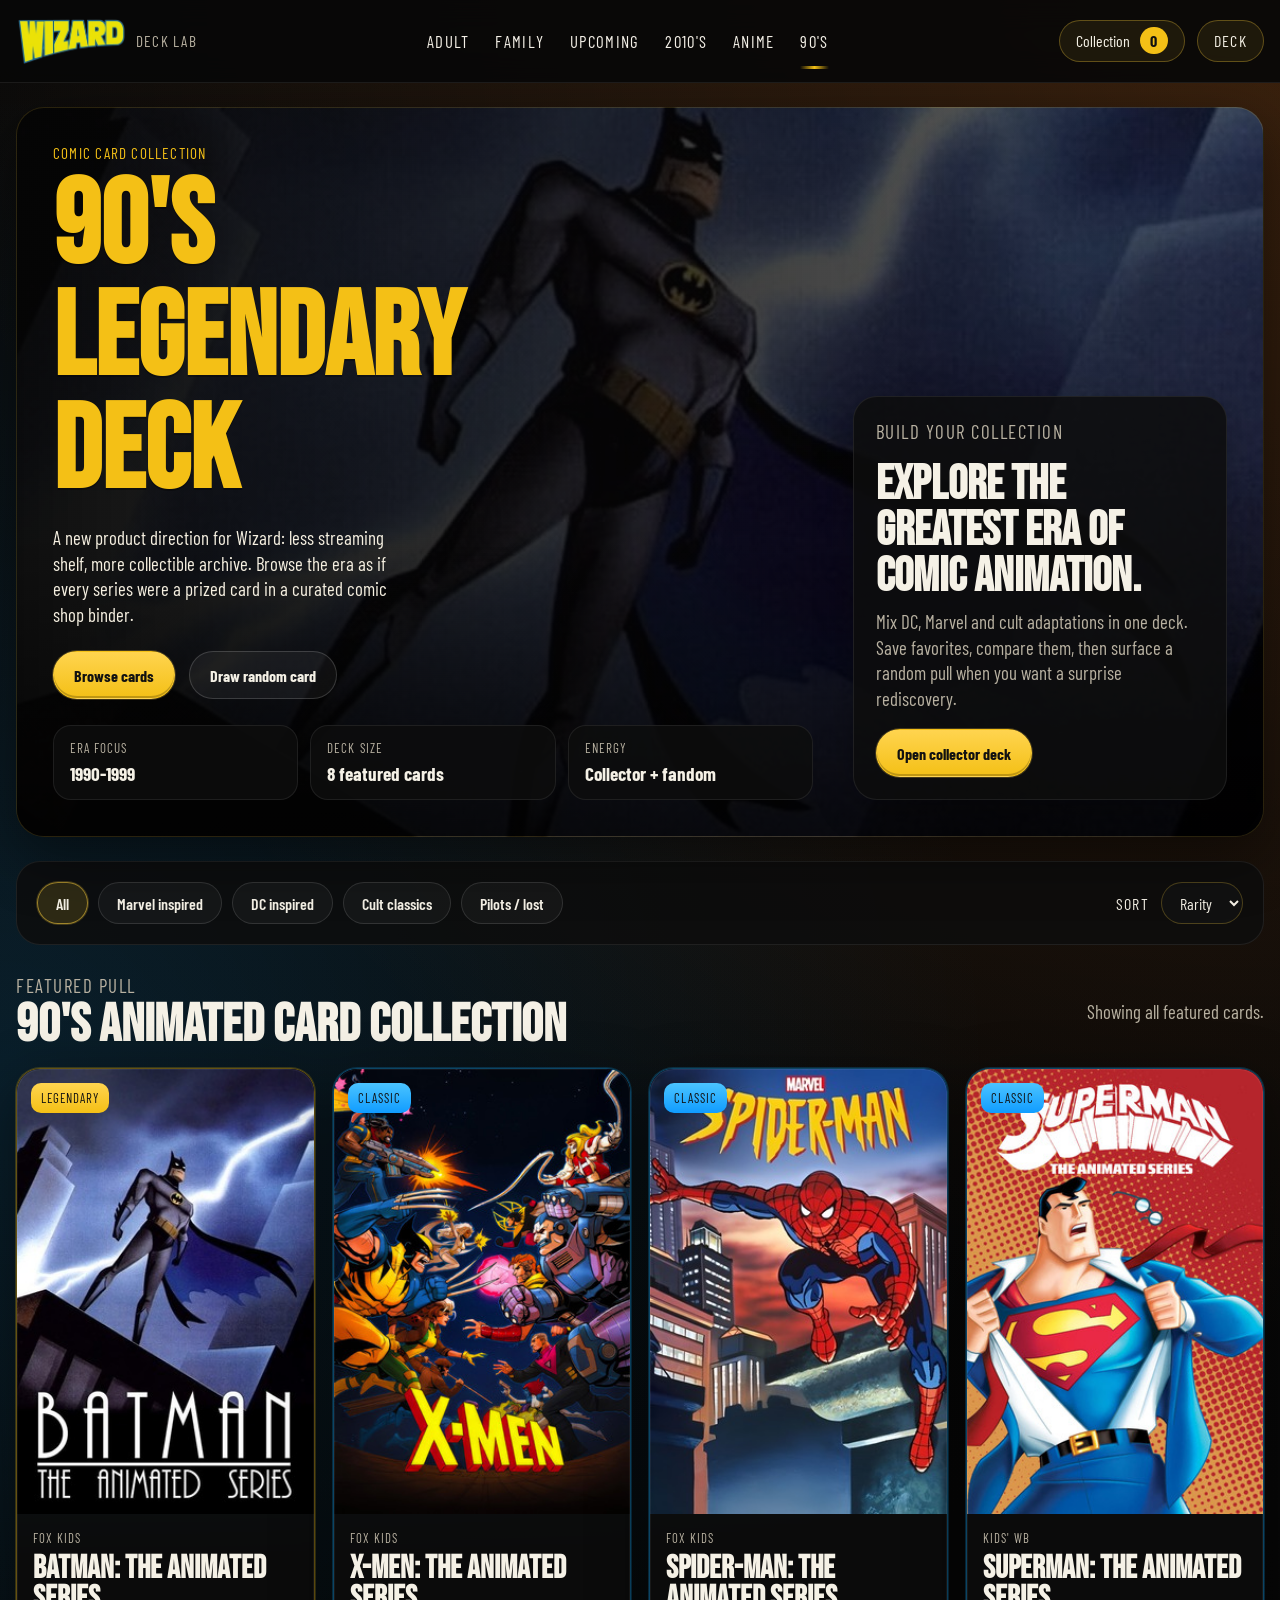
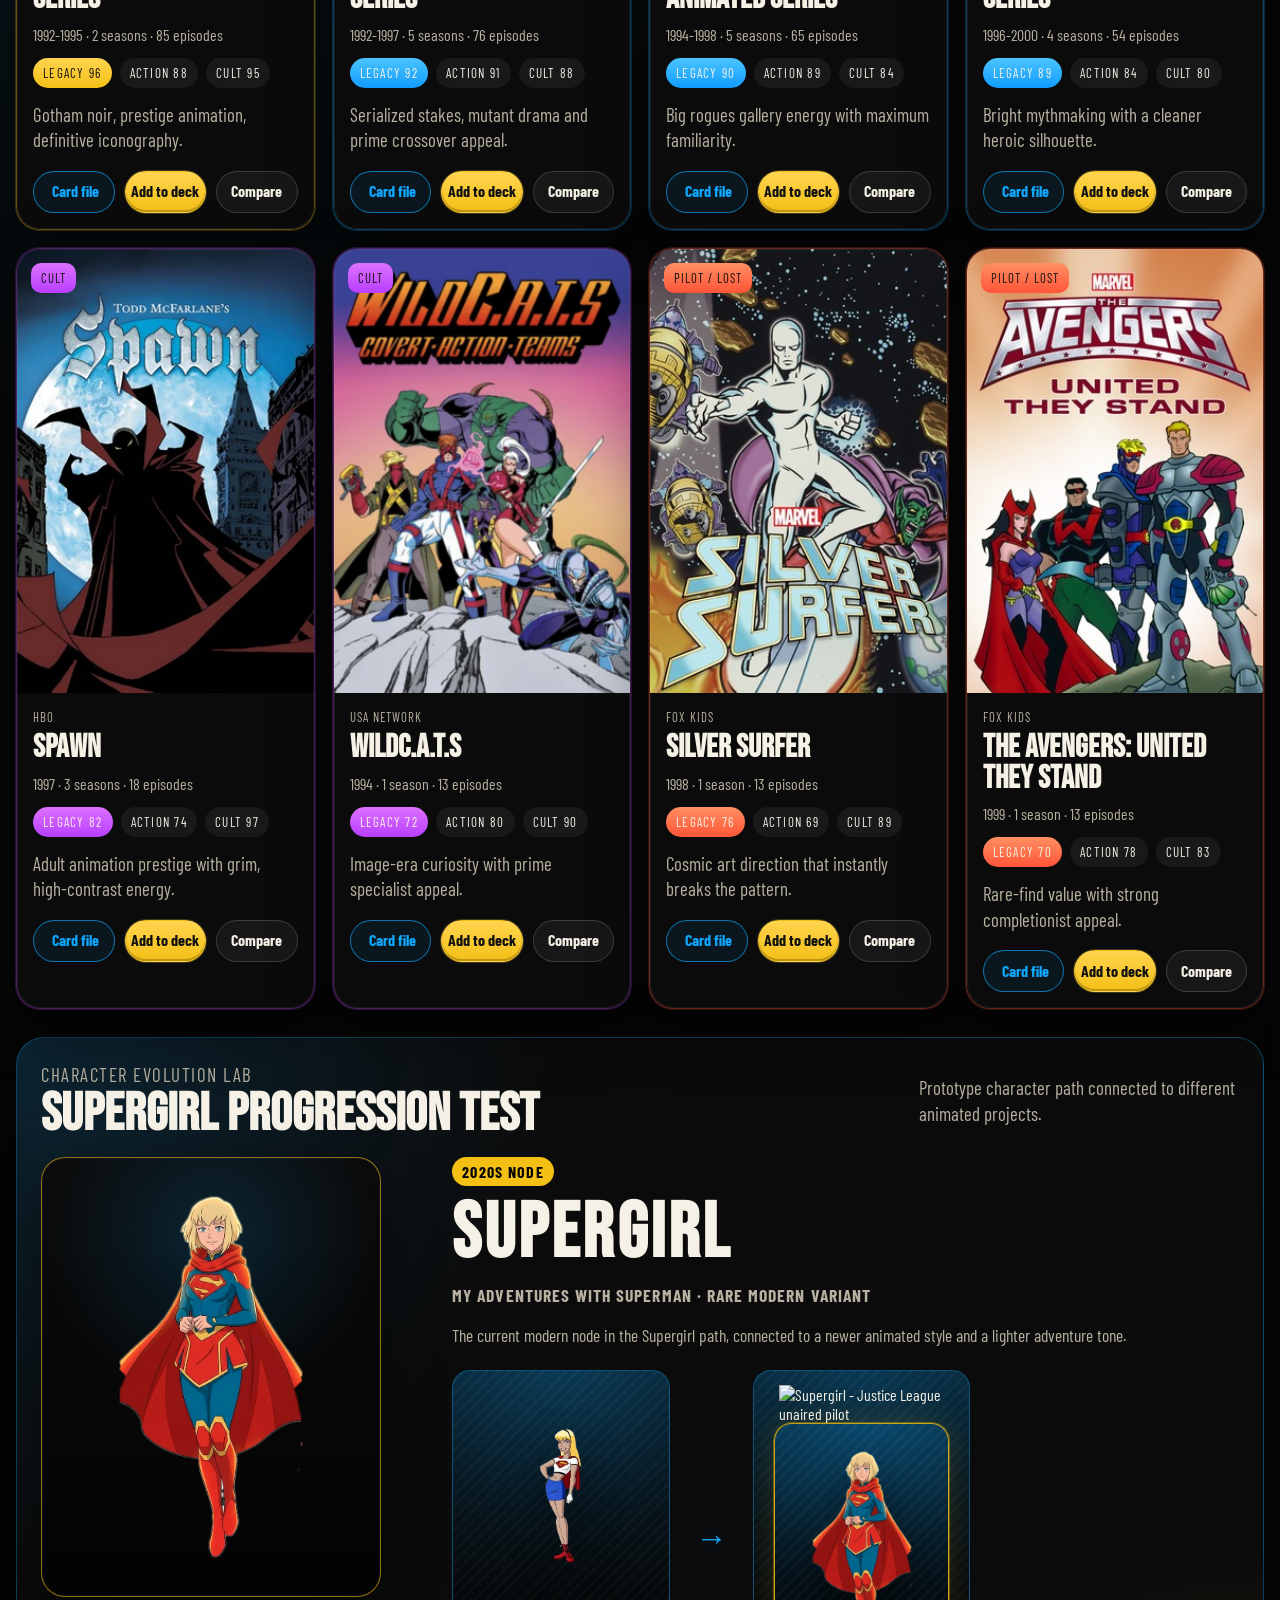
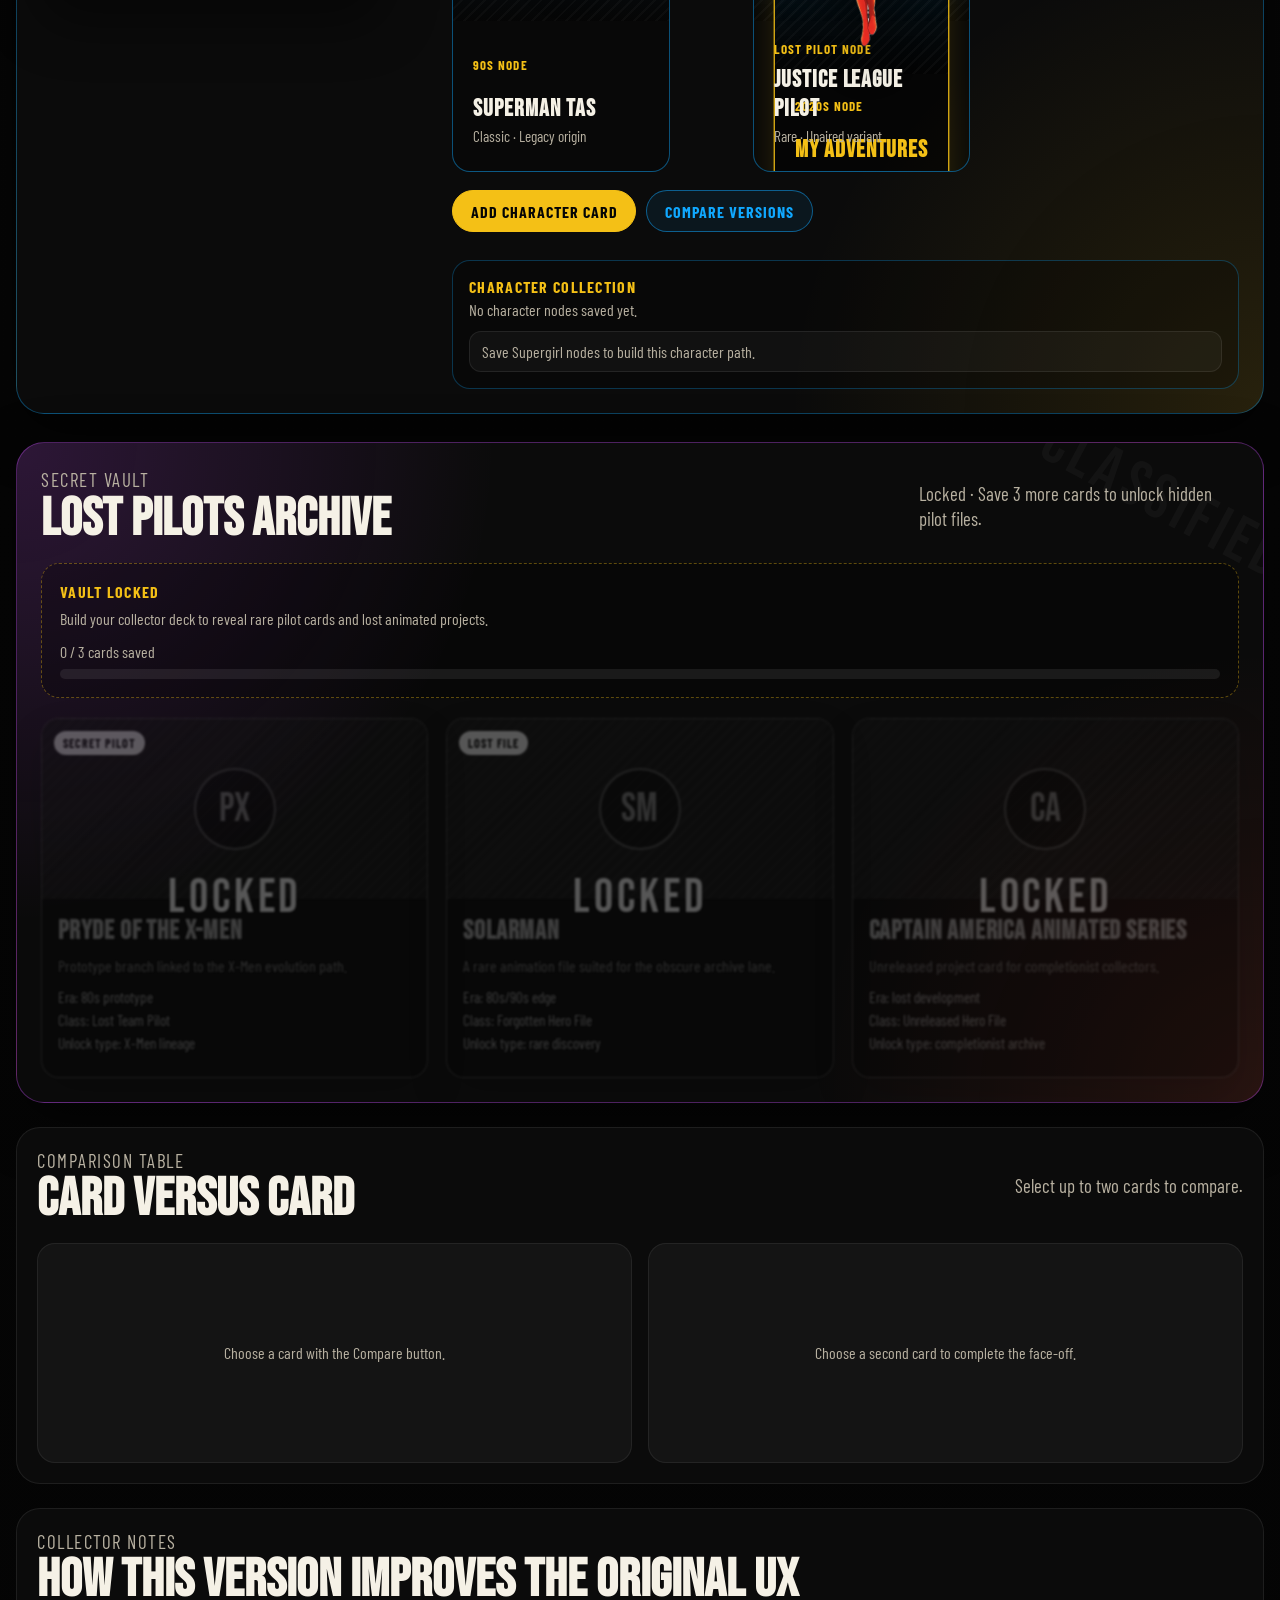
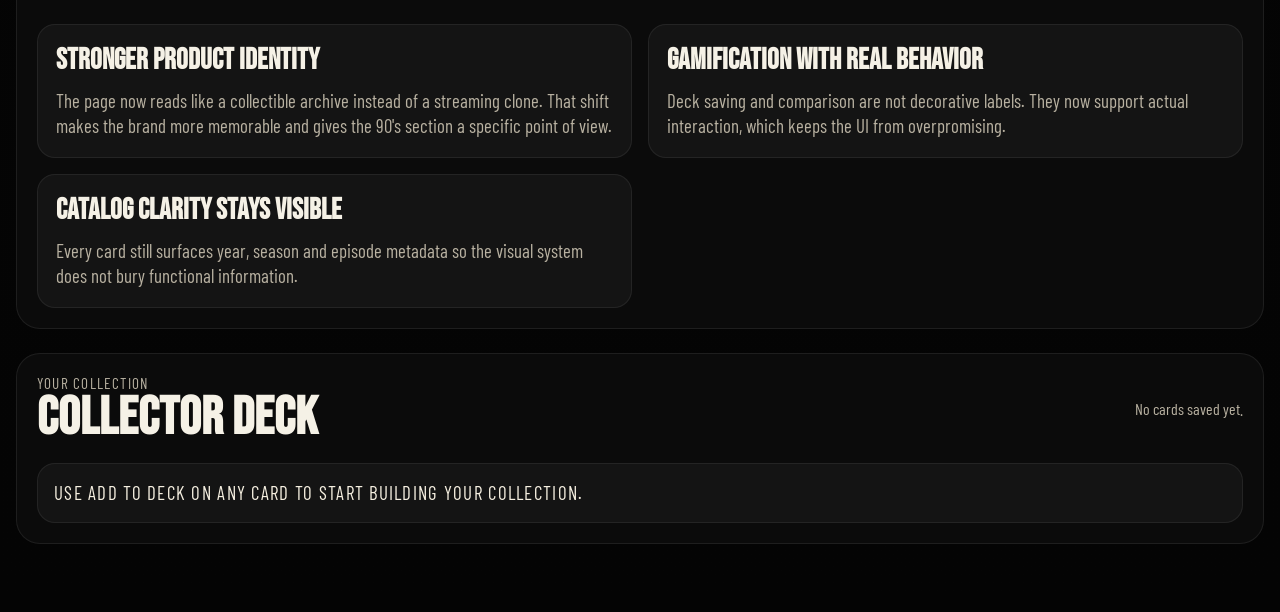
==== commit b5235ae4: "WIP: incorpora tercera version de Supergirl" ====
--- a/index-v2.html
+++ b/index-v2.html
@@ -339,36 +339,40 @@
 
             <span class="character-track-arrow">→</span>
 
-            <article class="character-node is-current" role="button" tabindex="0" data-character-node
-              data-preview="img/characters/2020s-supergirl-my-adventures-cutout.png"
-              data-preview-class="is-preview-maws-supergirl" data-era="2020s node" data-title="My Adventures"
-              data-subtitle="My Adventures with Superman"
-              data-description="The current modern node in the Supergirl path, connected to a newer animated style and a lighter adventure tone.">
+            <article class="character-node is-unlocked" role="button" tabindex="0" data-character-node
+              data-preview="img/characters/supergirl-justice-league-pilot-unaired.png"
+              data-preview-class="is-preview-jl-supergirl" data-era="Lost pilot node" data-title="Justice League Pilot"
+              data-subtitle="Justice League · Unaired Pilot" data-type="Rare · Unaired variant"
+              data-description="An alternate Supergirl design associated with an unaired Justice League pilot, preserved as a rare character archive entry.">
+
               <div class="character-node-art">
-                <img class="character-node-img is-maws-supergirl"
-                  src="img/characters/2020s-supergirl-my-adventures-cutout.png"
-                  alt="Supergirl - My Adventures with Superman" />
+                <img class="character-node-img is-jl-supergirl"
+                  src="img/characters/supergirl-justice-league-pilot-unaired.png"
+                  alt="Supergirl - Justice League unaired pilot" />
+
+                <article class="character-node is-current" role="button" tabindex="0" data-character-node
+                  data-preview="img/characters/2020s-supergirl-my-adventures-cutout.png"
+                  data-preview-class="is-preview-maws-supergirl" data-era="2020s node" data-title="My Adventures"
+                  data-subtitle="My Adventures with Superman" data-type="Rare · Modern variant"
+                  data-description="The current modern node in the Supergirl path, connected to a newer animated style and a lighter adventure tone.">
+                  <div class="character-node-art">
+                    <img class="character-node-img is-maws-supergirl"
+                      src="img/characters/2020s-supergirl-my-adventures-cutout.png"
+                      alt="Supergirl - My Adventures with Superman" />
+                  </div>
+                  <div class="character-node-info">
+                    <span>2020s node</span>
+                    <h4>My Adventures</h4>
+                    <p>Rare · Modern variant</p>
+                  </div>
+                </article>
+
               </div>
+
               <div class="character-node-info">
-                <span>2020s node</span>
-                <h4>My Adventures</h4>
-                <p>Rare · Modern variant</p>
-              </div>
-            </article>
-
-            <span class="character-track-arrow">→</span>
-
-            <article class="character-node is-locked" role="button" tabindex="0" data-character-node data-locked="true"
-              data-era="Secret node" data-title="Hidden Variant" data-subtitle="Locked node"
-              data-type="Locked · Complete path"
-              data-description="This secret variant is locked. Future versions can unlock it after completing the Supergirl progression path.">
-              <div class="character-node-art locked-art">
-                <span>?</span>
-              </div>
-              <div class="character-node-info">
-                <span>Secret node</span>
-                <h4>Hidden Variant</h4>
-                <p>Locked · Complete path</p>
+                <span>Lost pilot node</span>
+                <h4>Justice League Pilot</h4>
+                <p>Rare · Unaired variant</p>
               </div>
             </article>
           </div>
--- a/style-v2.css
+++ b/style-v2.css
@@ -1759,9 +1759,15 @@
   margin: auto;
 }
 
-.character-preview-img.is-preview-tas-supergirl {
+.character-preview-img.is-preview-maws-supergirl {
   max-height: 390px;
-  transform: scale(1.60);
+  transform: scale(1.02);
+  transform-origin: center center;
+}
+
+.character-preview-img.is-preview-jl-supergirl {
+  max-height: 390px;
+  transform: scale(1);
   transform-origin: center center;
 }
 
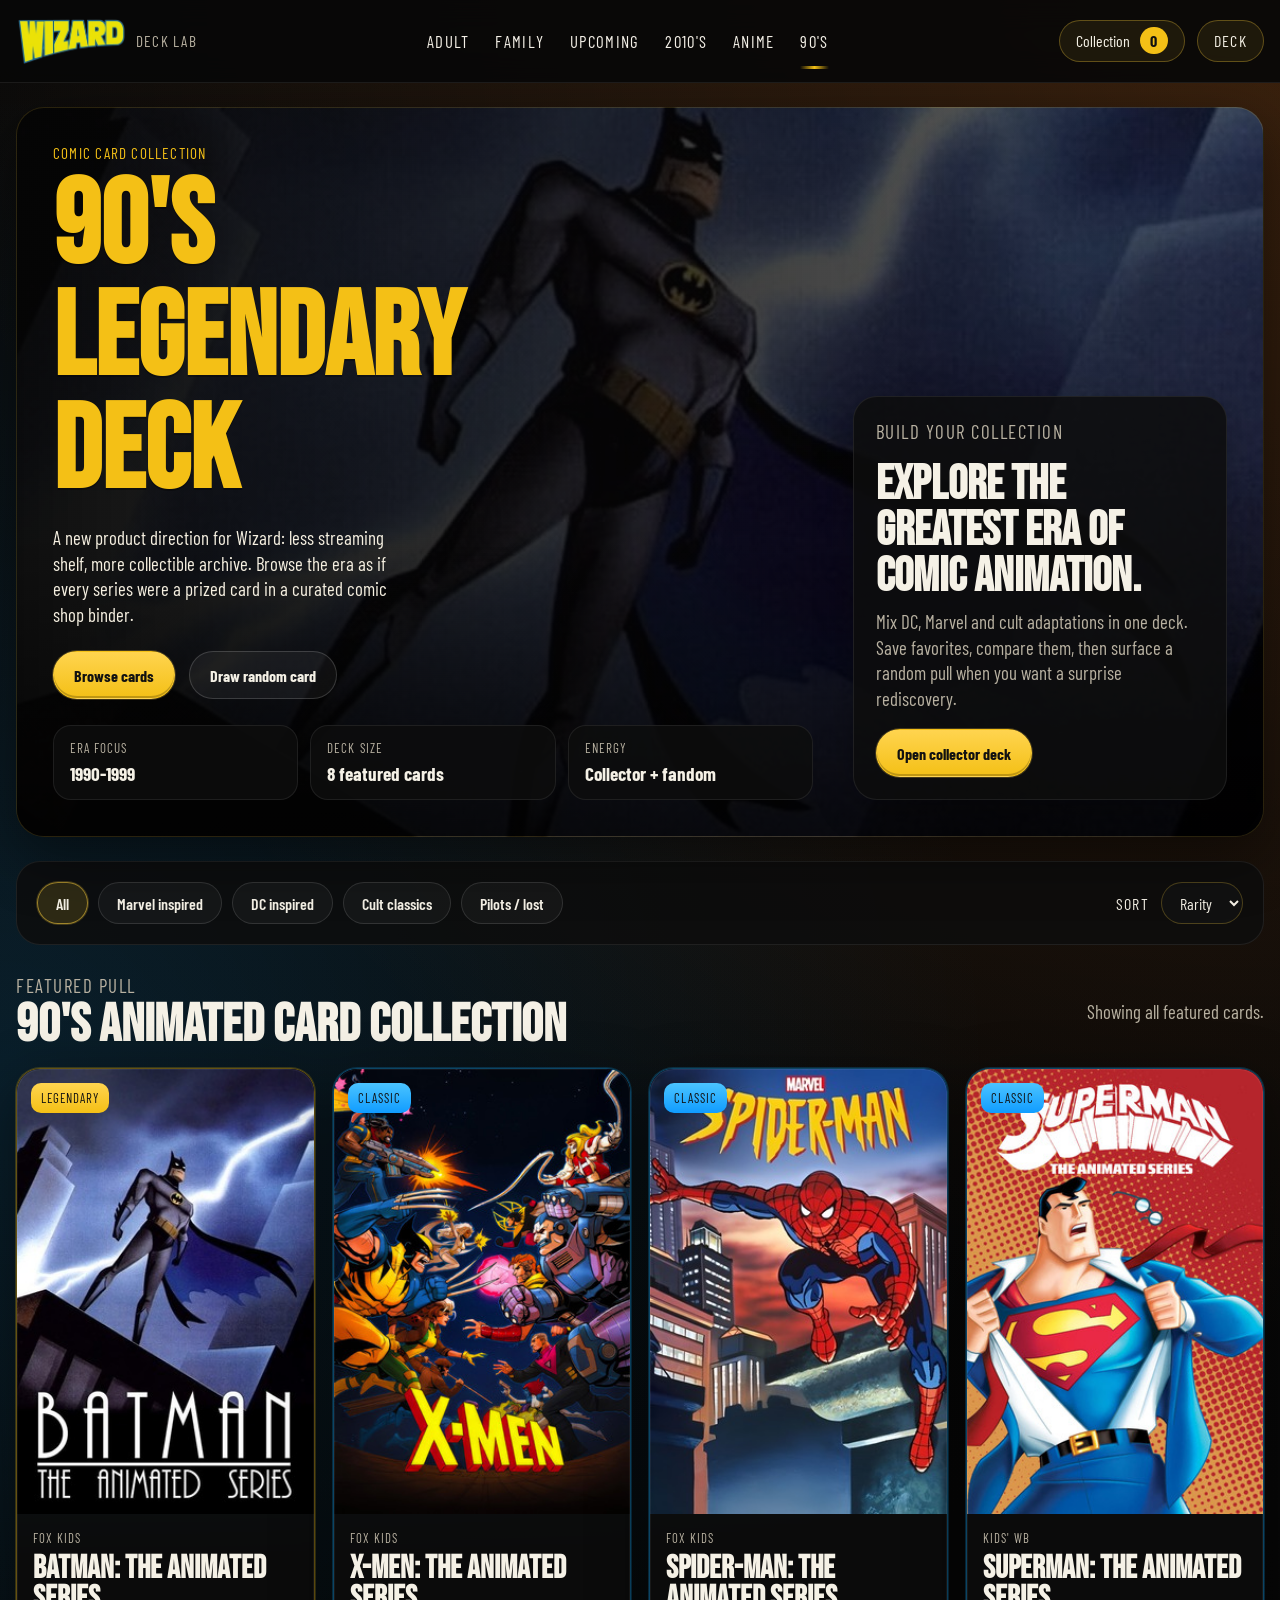
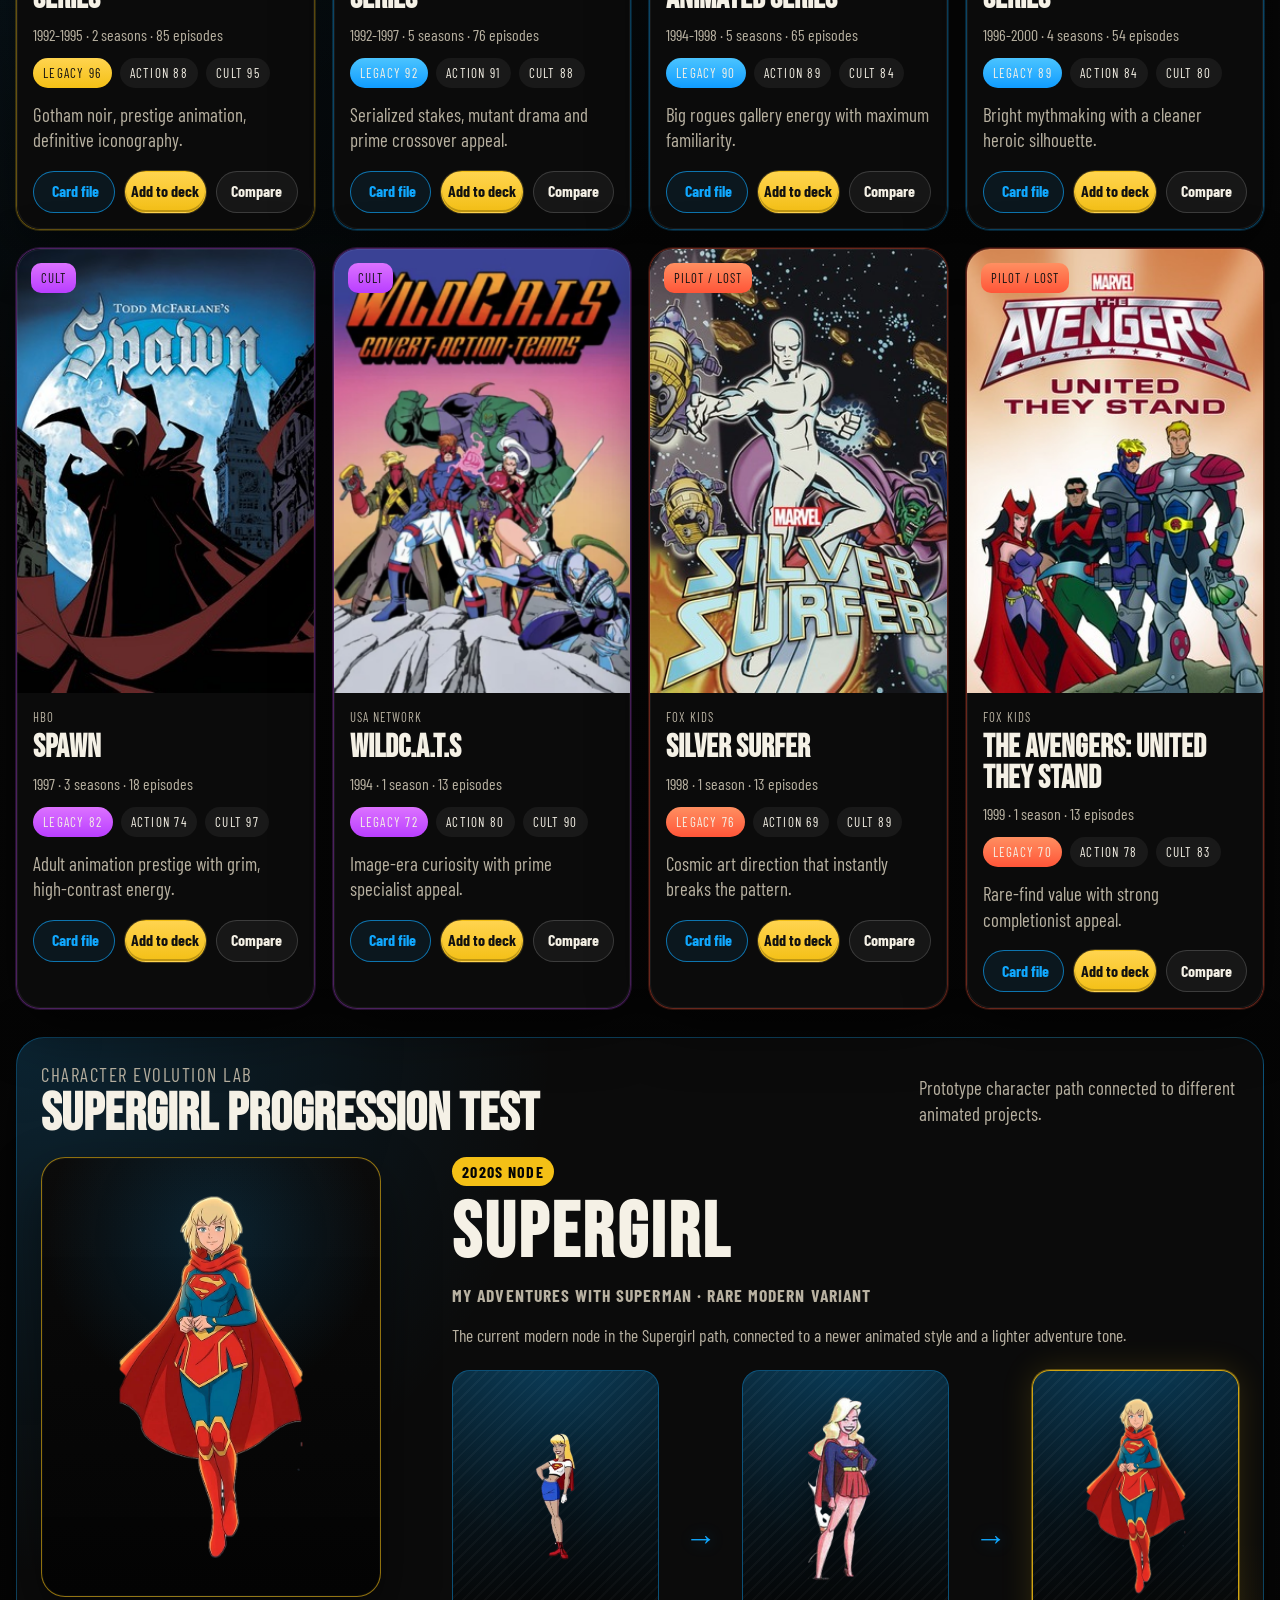
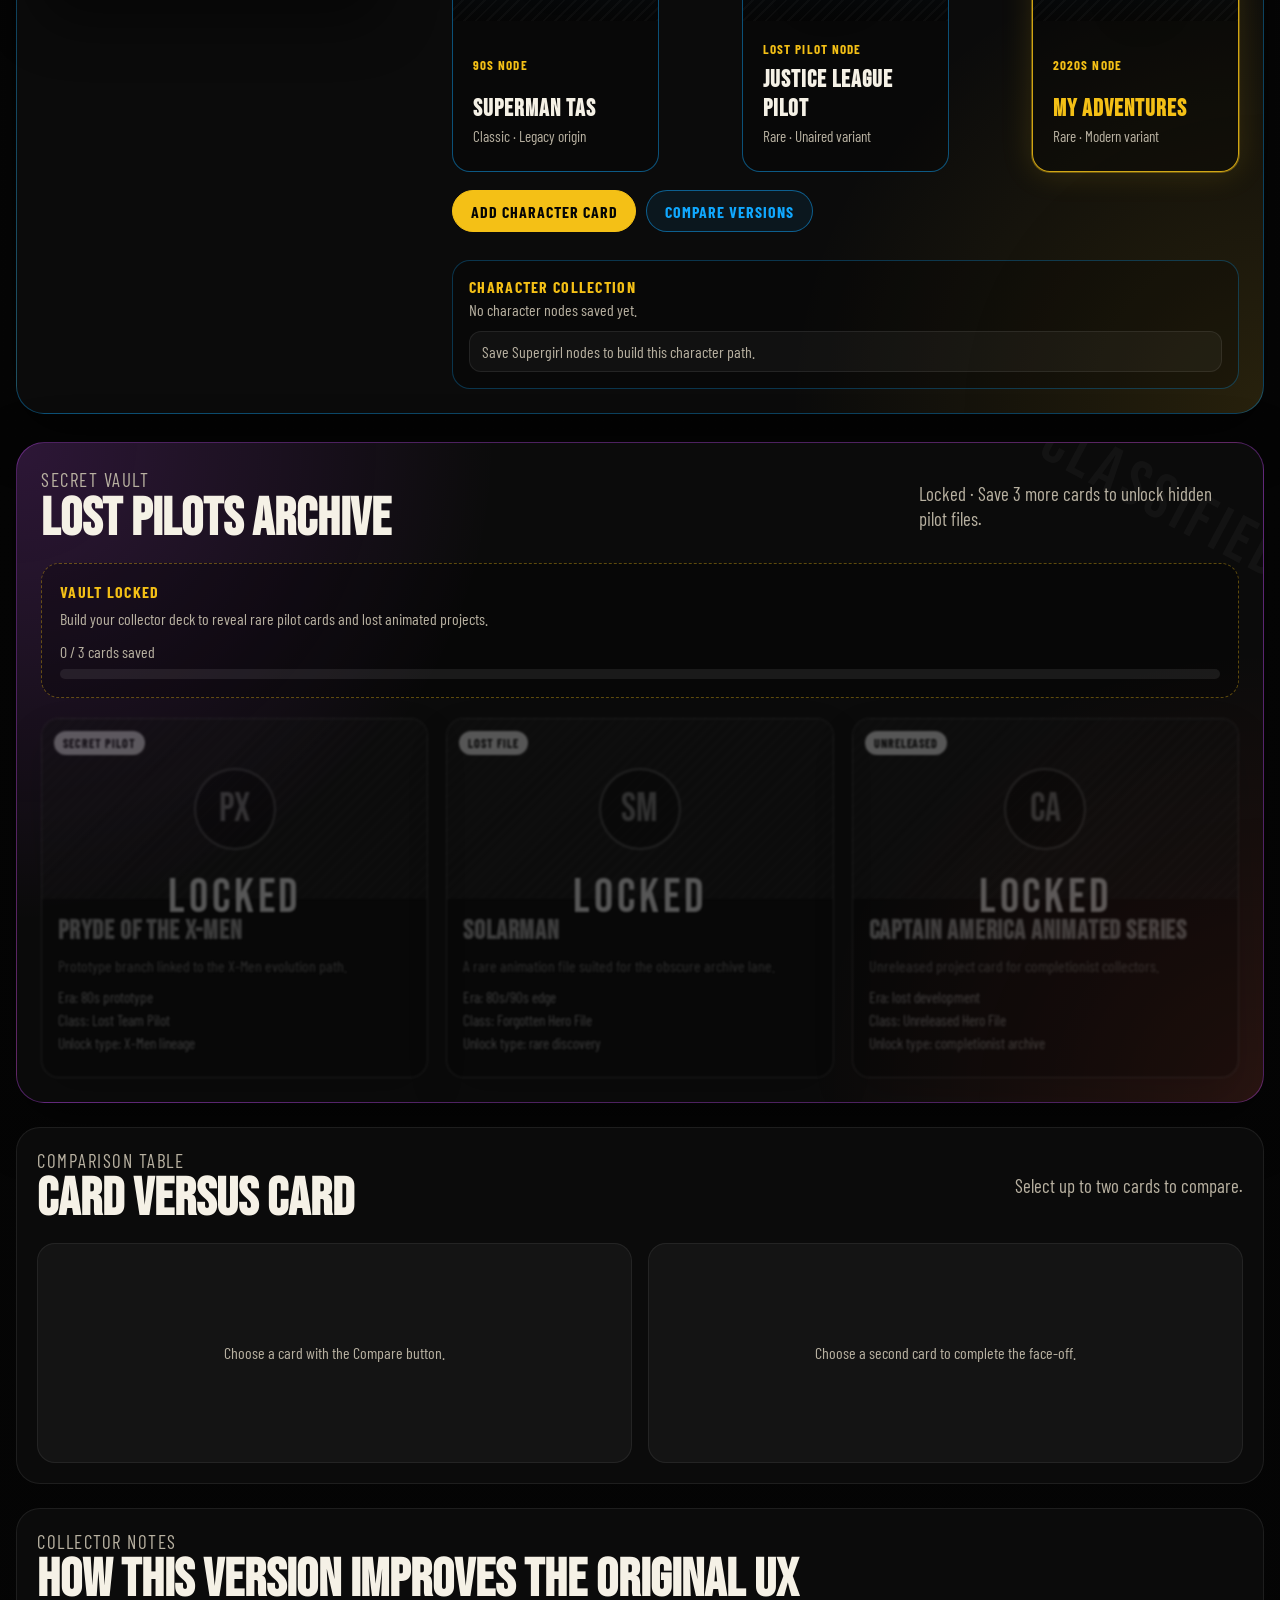
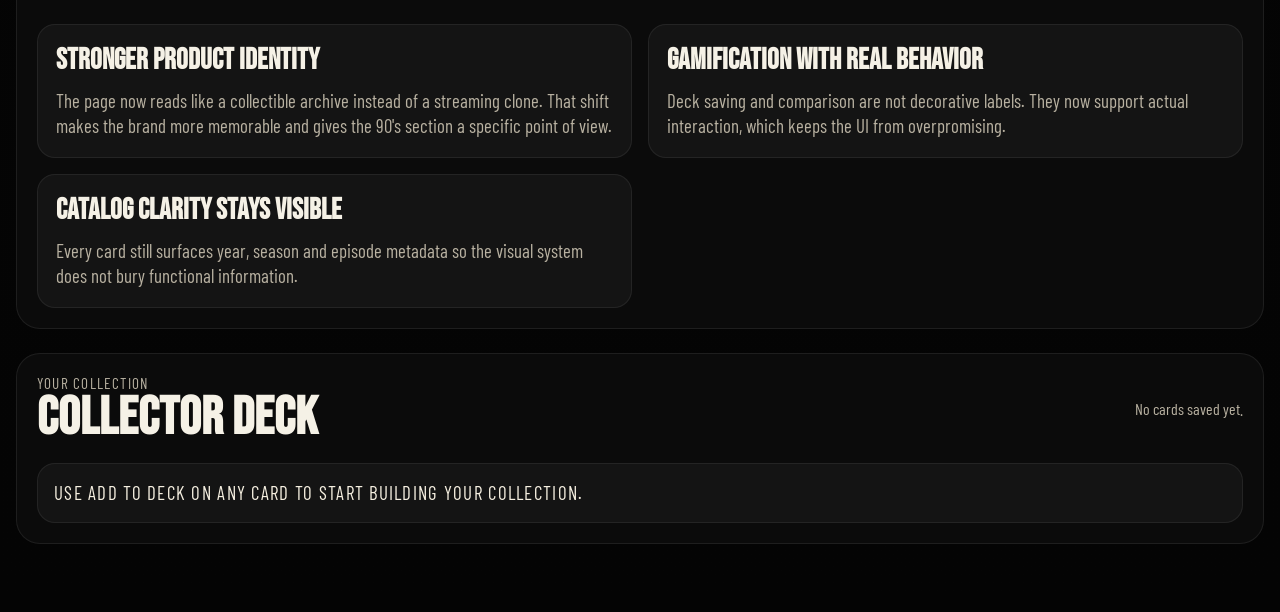
==== commit b415d8e5: "Fix Supergirl evolution node structure and chronological order" ====
--- a/index-v2.html
+++ b/index-v2.html
@@ -319,17 +319,22 @@
             tone.
           </p>
 
+
           <div class="character-evolution-track" aria-label="Supergirl evolution path">
+
+            <!-- 1. SUPERMAN TAS -->
             <article class="character-node is-unlocked" role="button" tabindex="0" data-character-node
               data-preview="img/characters/1990s-supergirl-superman-tas-cutout.png"
               data-preview-class="is-preview-tas-supergirl" data-era="90s node" data-title="Superman TAS"
               data-subtitle="Superman: The Animated Series" data-type="Classic · Legacy origin"
               data-description="The classic animated Supergirl node. This version works as an early legacy point in the character progression path.">
+
               <div class="character-node-art">
                 <img class="character-node-img is-tas-supergirl"
                   src="img/characters/1990s-supergirl-superman-tas-cutout.png"
                   alt="Supergirl - Superman: The Animated Series" />
               </div>
+
               <div class="character-node-info">
                 <span>90s node</span>
                 <h4>Superman TAS</h4>
@@ -337,8 +342,9 @@
               </div>
             </article>
 
-            <span class="character-track-arrow">→</span>
-
+            <span class="character-track-arrow" aria-hidden="true">→</span>
+
+            <!-- 2. JUSTICE LEAGUE PILOT -->
             <article class="character-node is-unlocked" role="button" tabindex="0" data-character-node
               data-preview="img/characters/supergirl-justice-league-pilot-unaired.png"
               data-preview-class="is-preview-jl-supergirl" data-era="Lost pilot node" data-title="Justice League Pilot"
@@ -349,24 +355,6 @@
                 <img class="character-node-img is-jl-supergirl"
                   src="img/characters/supergirl-justice-league-pilot-unaired.png"
                   alt="Supergirl - Justice League unaired pilot" />
-
-                <article class="character-node is-current" role="button" tabindex="0" data-character-node
-                  data-preview="img/characters/2020s-supergirl-my-adventures-cutout.png"
-                  data-preview-class="is-preview-maws-supergirl" data-era="2020s node" data-title="My Adventures"
-                  data-subtitle="My Adventures with Superman" data-type="Rare · Modern variant"
-                  data-description="The current modern node in the Supergirl path, connected to a newer animated style and a lighter adventure tone.">
-                  <div class="character-node-art">
-                    <img class="character-node-img is-maws-supergirl"
-                      src="img/characters/2020s-supergirl-my-adventures-cutout.png"
-                      alt="Supergirl - My Adventures with Superman" />
-                  </div>
-                  <div class="character-node-info">
-                    <span>2020s node</span>
-                    <h4>My Adventures</h4>
-                    <p>Rare · Modern variant</p>
-                  </div>
-                </article>
-
               </div>
 
               <div class="character-node-info">
@@ -375,6 +363,29 @@
                 <p>Rare · Unaired variant</p>
               </div>
             </article>
+
+            <span class="character-track-arrow" aria-hidden="true">→</span>
+
+            <!-- 3. MY ADVENTURES WITH SUPERMAN -->
+            <article class="character-node is-current" role="button" tabindex="0" data-character-node
+              data-preview="img/characters/2020s-supergirl-my-adventures-cutout.png"
+              data-preview-class="is-preview-maws-supergirl" data-era="2020s node" data-title="My Adventures"
+              data-subtitle="My Adventures with Superman" data-type="Rare · Modern variant"
+              data-description="The current modern node in the Supergirl path, connected to a newer animated style and a lighter adventure tone.">
+
+              <div class="character-node-art">
+                <img class="character-node-img is-maws-supergirl"
+                  src="img/characters/2020s-supergirl-my-adventures-cutout.png"
+                  alt="Supergirl - My Adventures with Superman" />
+              </div>
+
+              <div class="character-node-info">
+                <span>2020s node</span>
+                <h4>My Adventures</h4>
+                <p>Rare · Modern variant</p>
+              </div>
+            </article>
+
           </div>
 
           <div class="character-actions">
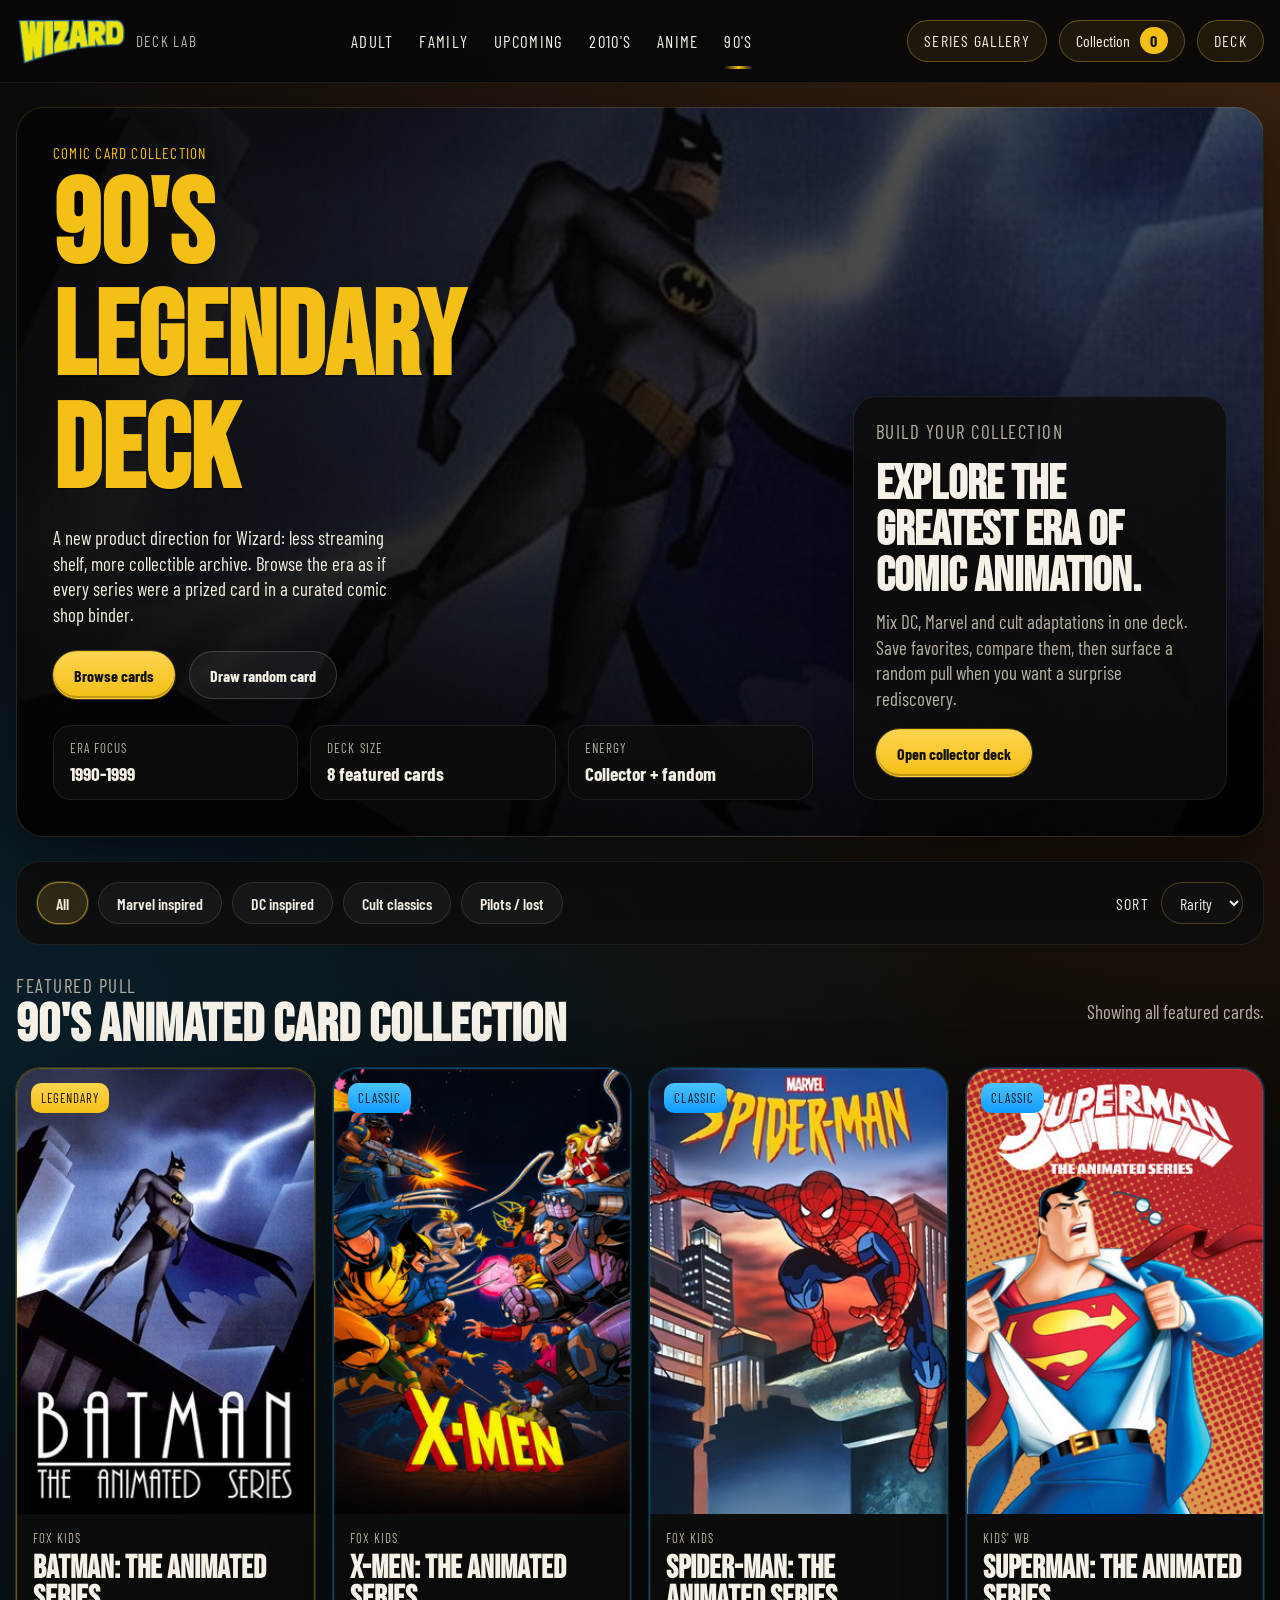
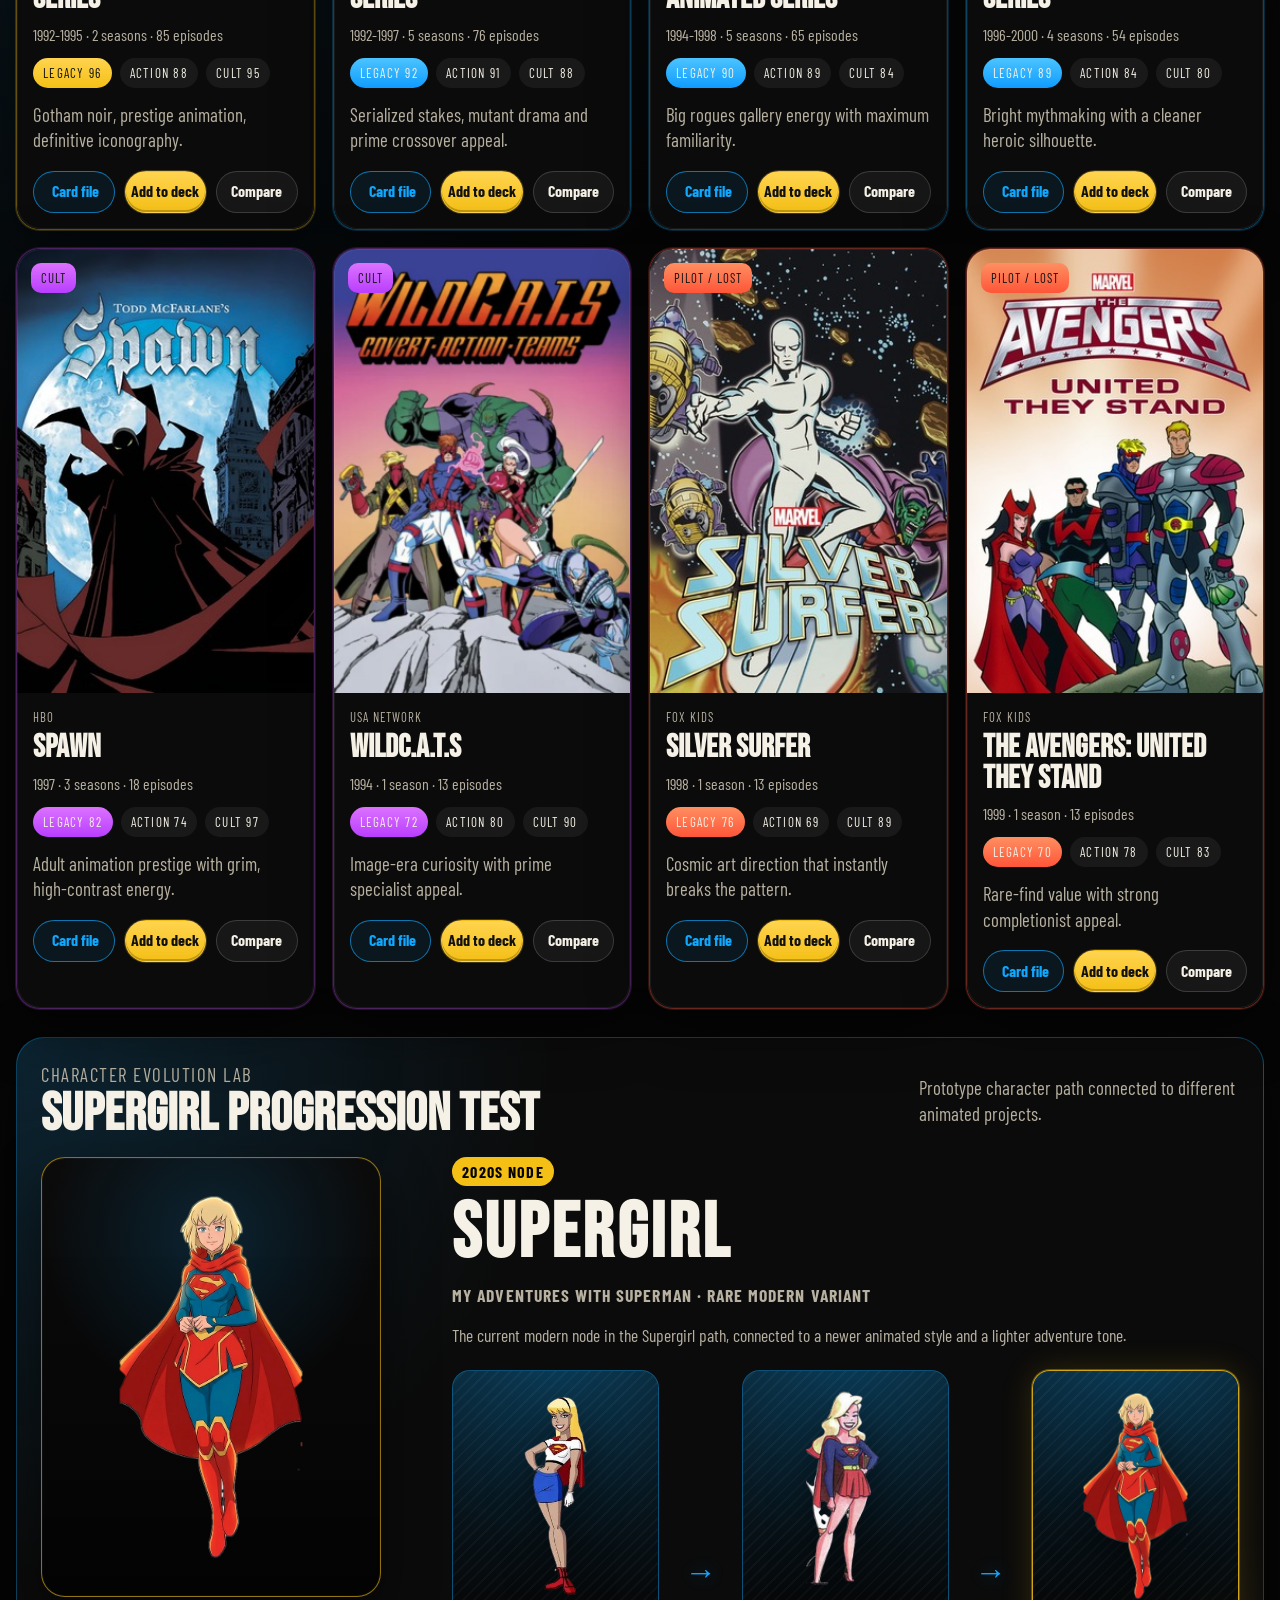
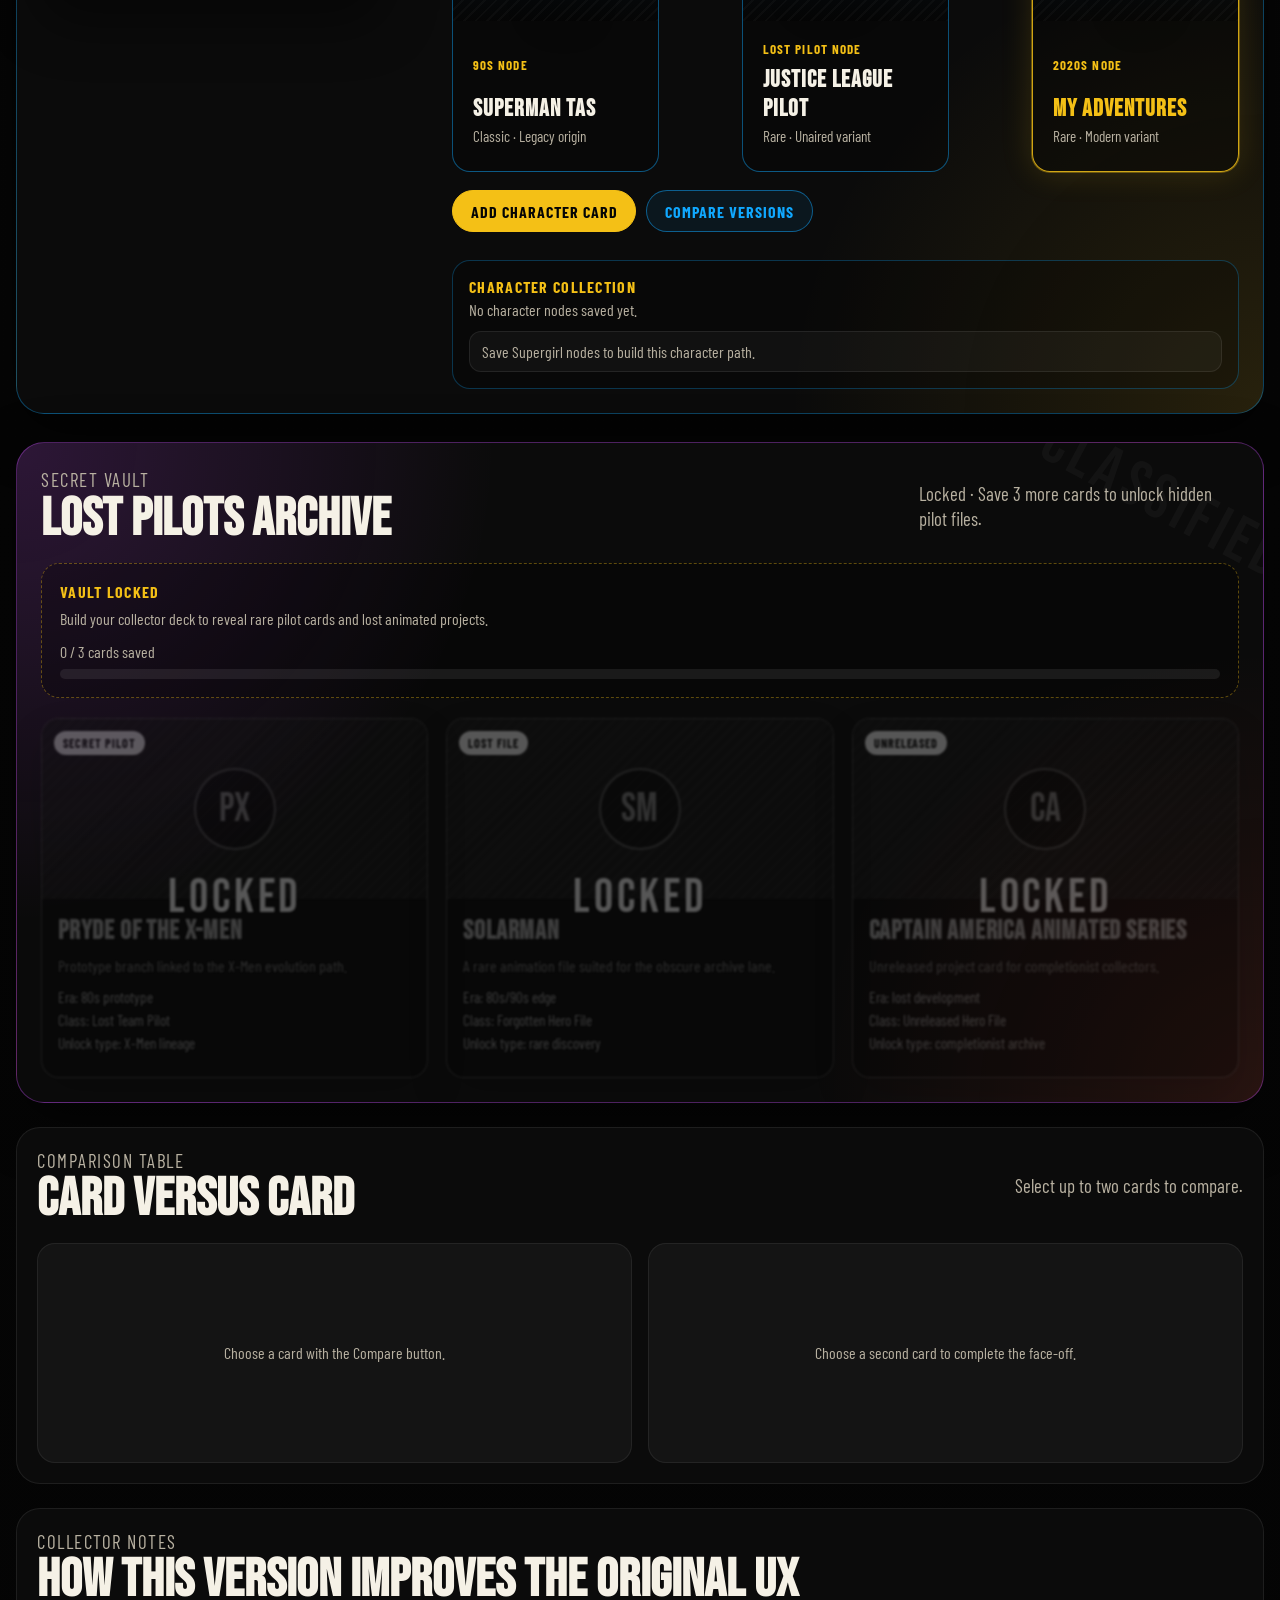
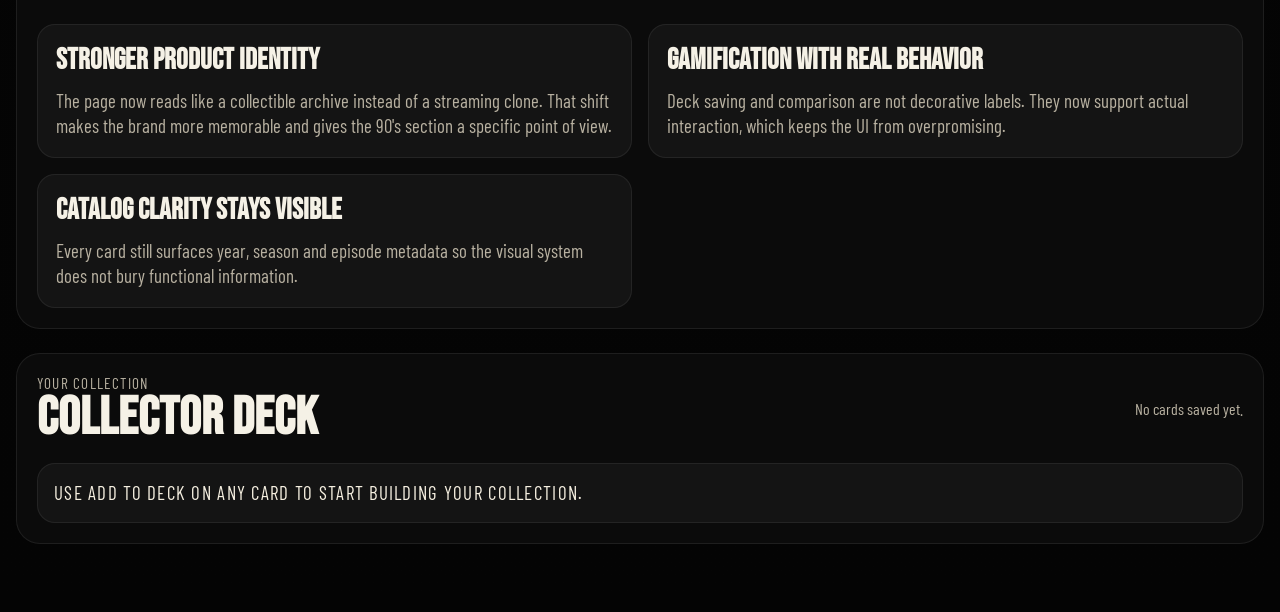
==== commit c8315983: "Add Series Gallery navigation link to Deck Lab" ====
--- a/index-v2.html
+++ b/index-v2.html
@@ -30,6 +30,7 @@
     </nav>
 
     <div class="header-actions">
+      <a class="header-link" href="index.html">Series Gallery</a>
       <button class="header-chip" type="button" data-open-deck>
         Collection
         <span id="collectionCount">0</span>
--- a/style-v2.css
+++ b/style-v2.css
@@ -1777,6 +1777,15 @@
   transform-origin: center center;
 }
 
+.character-preview-img.is-preview-tas-supergirl {
+  width: 100%;
+  height: 390px;
+  max-width: none;
+  max-height: none;
+  object-fit: cover;
+  object-position: center;
+}
+
 .character-preview-img.is-preview-locked {
   transform: none;
   opacity: 0.35;
@@ -1855,7 +1864,7 @@
 
 .character-track-arrow {
   align-self: center;
-  margin-top: -68px;
+  margin-top: 0;
   font-size: 2rem;
   color: var(--blue);
   text-shadow: 0 0 16px rgba(16, 168, 255, 0.42);
@@ -1887,6 +1896,10 @@
     min-height: 360px;
   }
 
+  .character-preview-img.is-preview-tas-supergirl {
+    height: 330px;
+  }
+
   .character-preview-card img {
     max-height: 330px;
   }
@@ -1912,11 +1925,24 @@
 }
 
 .character-node-art img.character-node-img.is-tas-supergirl {
-  max-height: 210px;
+  width: 100%;
+  height: 100%;
+  max-width: none;
+  max-height: none;
+  object-fit: cover;
+  object-position: center;
   transform: none;
 }
 
+.character-node-art img.character-node-img.is-jl-supergirl,
 .character-node-art img.character-node-img.is-maws-supergirl {
-  max-height: 210px;
-  transform: none;
+  max-height: 222px;
+}
+
+@media (max-width: 560px) {
+
+  .character-node-art img.character-node-img.is-jl-supergirl,
+  .character-node-art img.character-node-img.is-maws-supergirl {
+    max-height: 162px;
+  }
 }
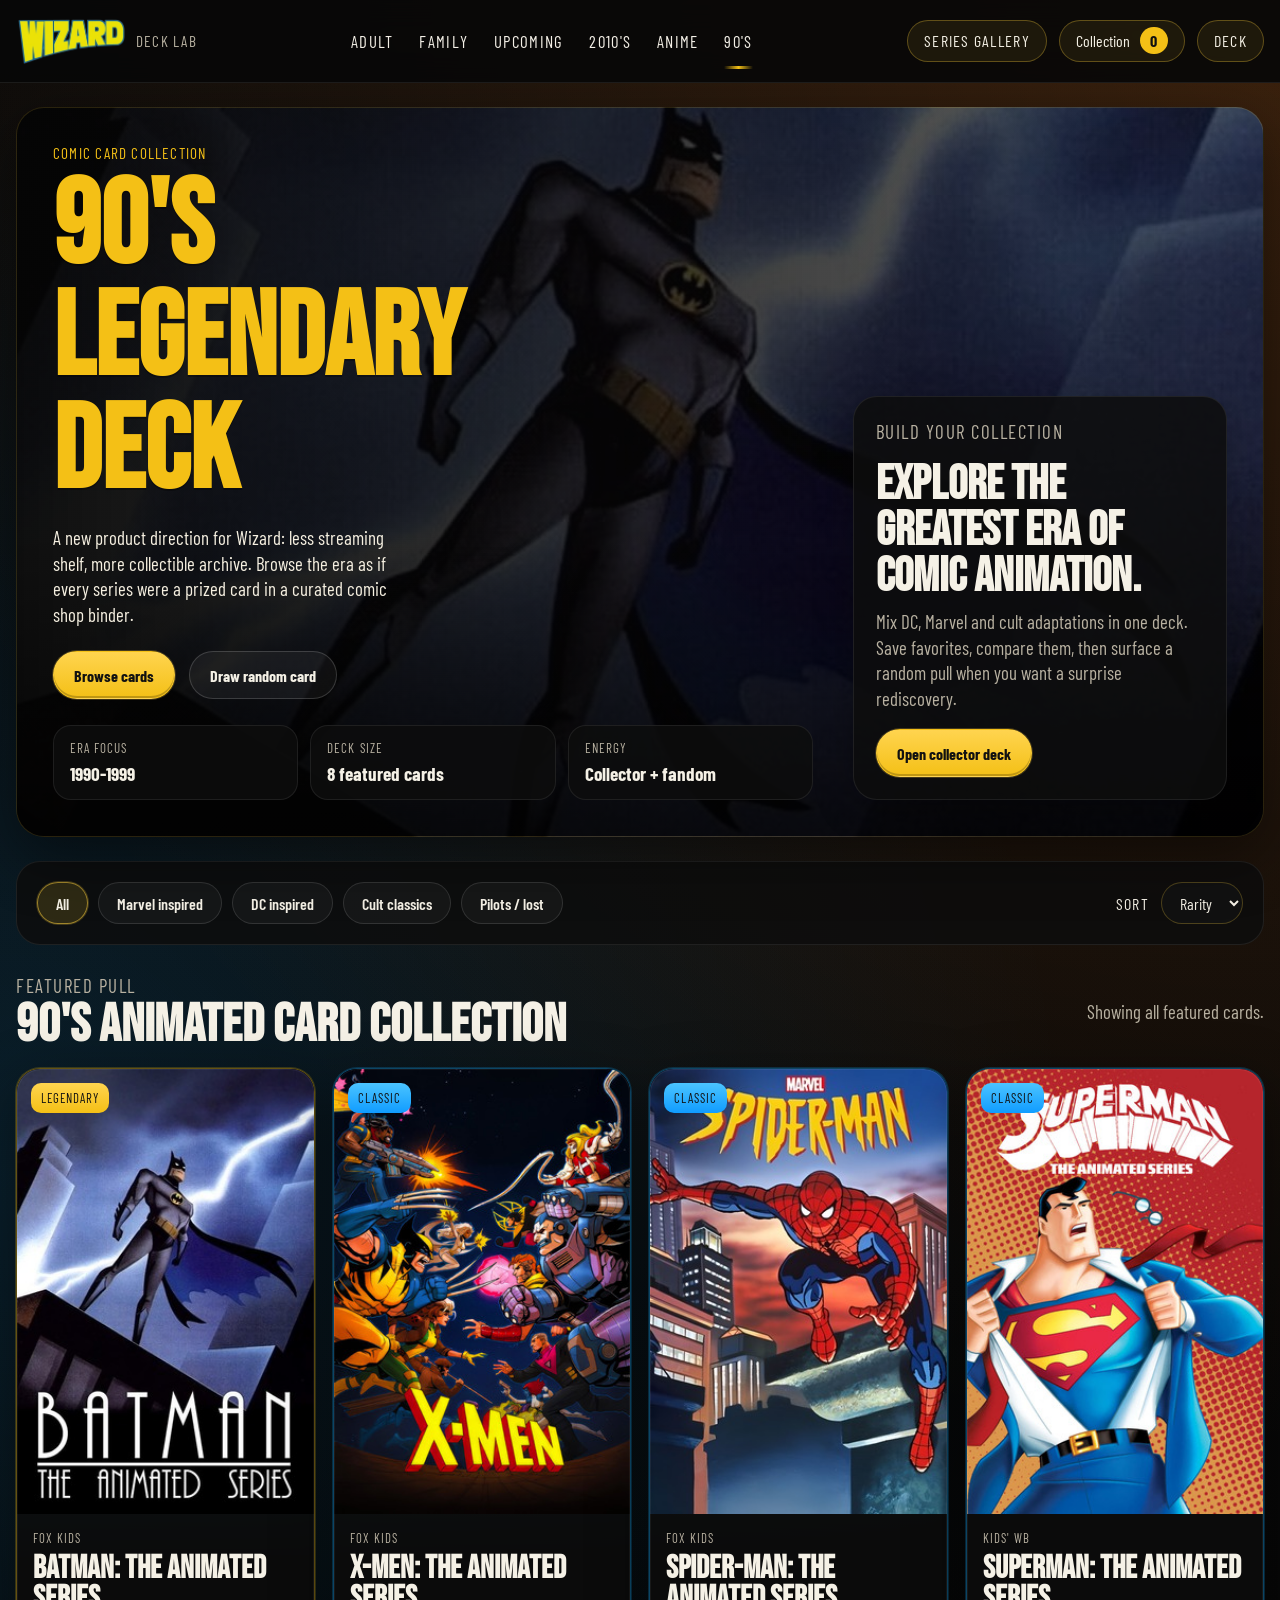
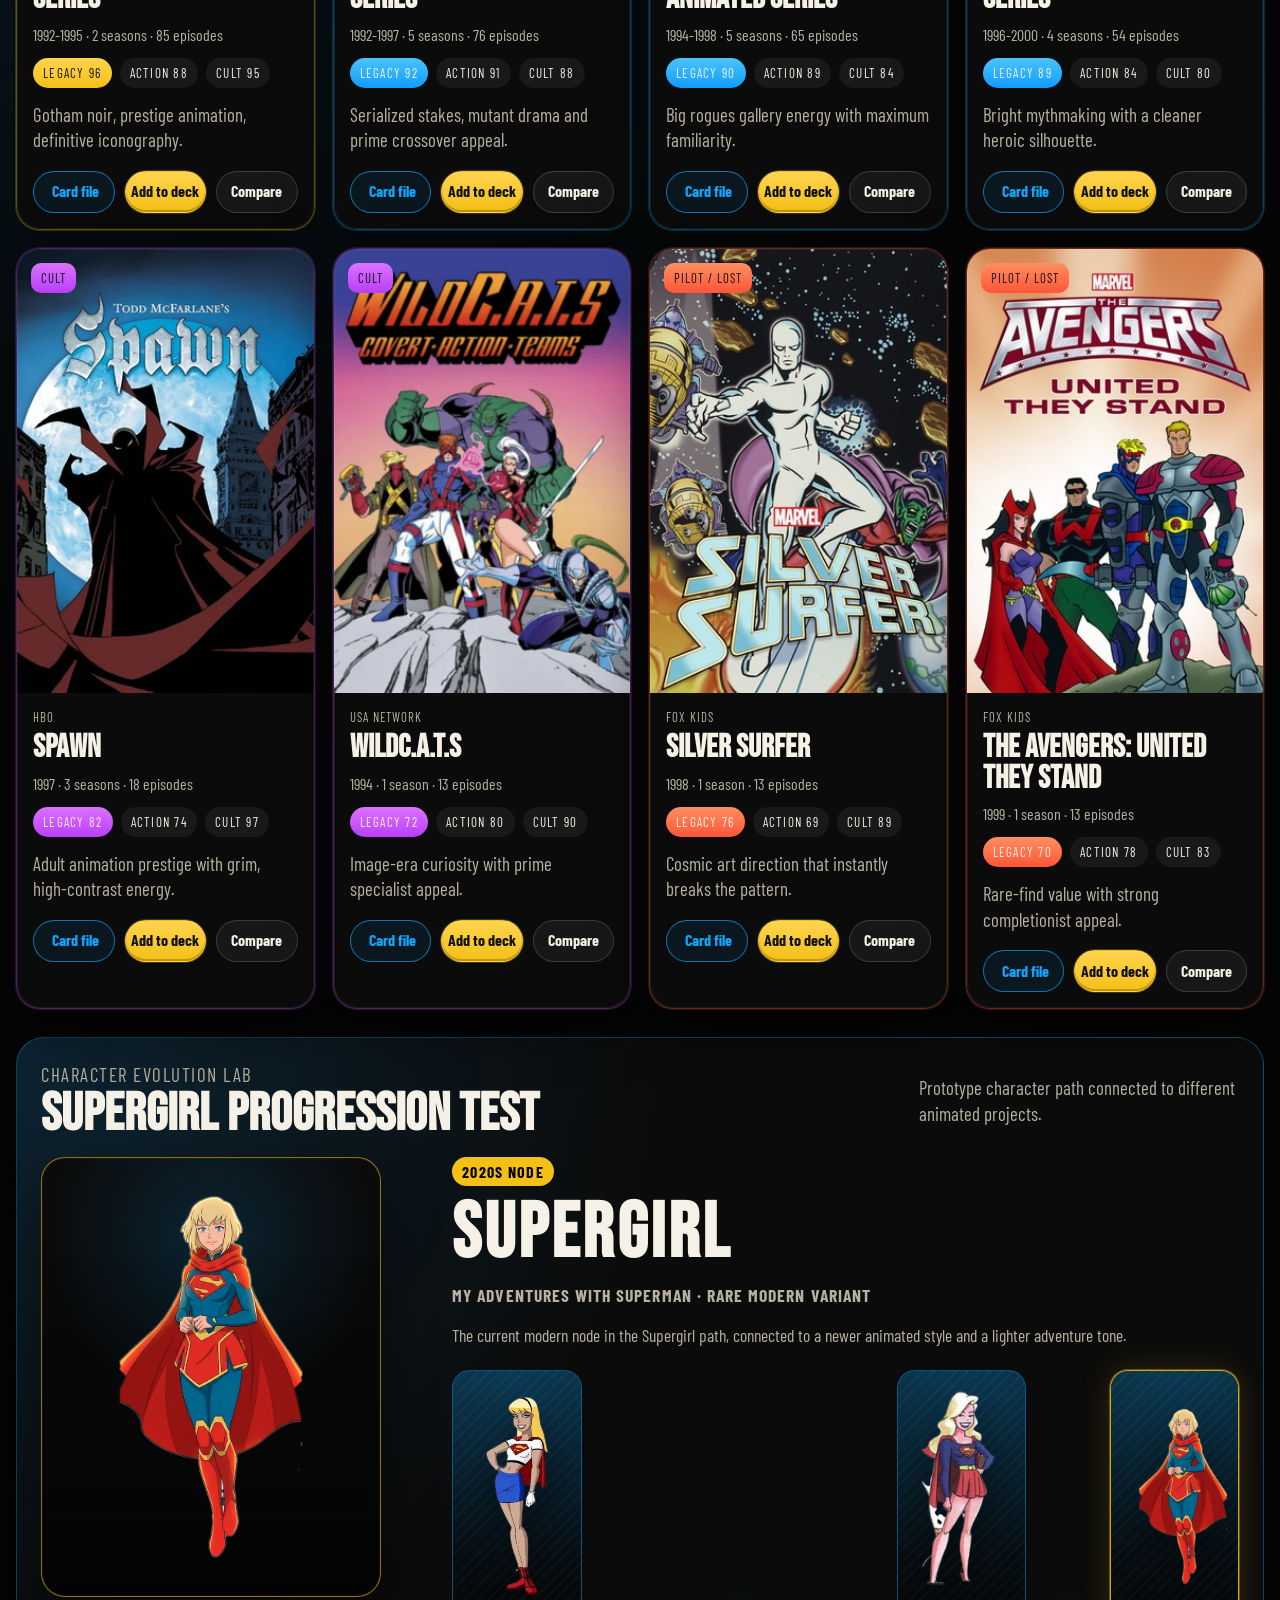
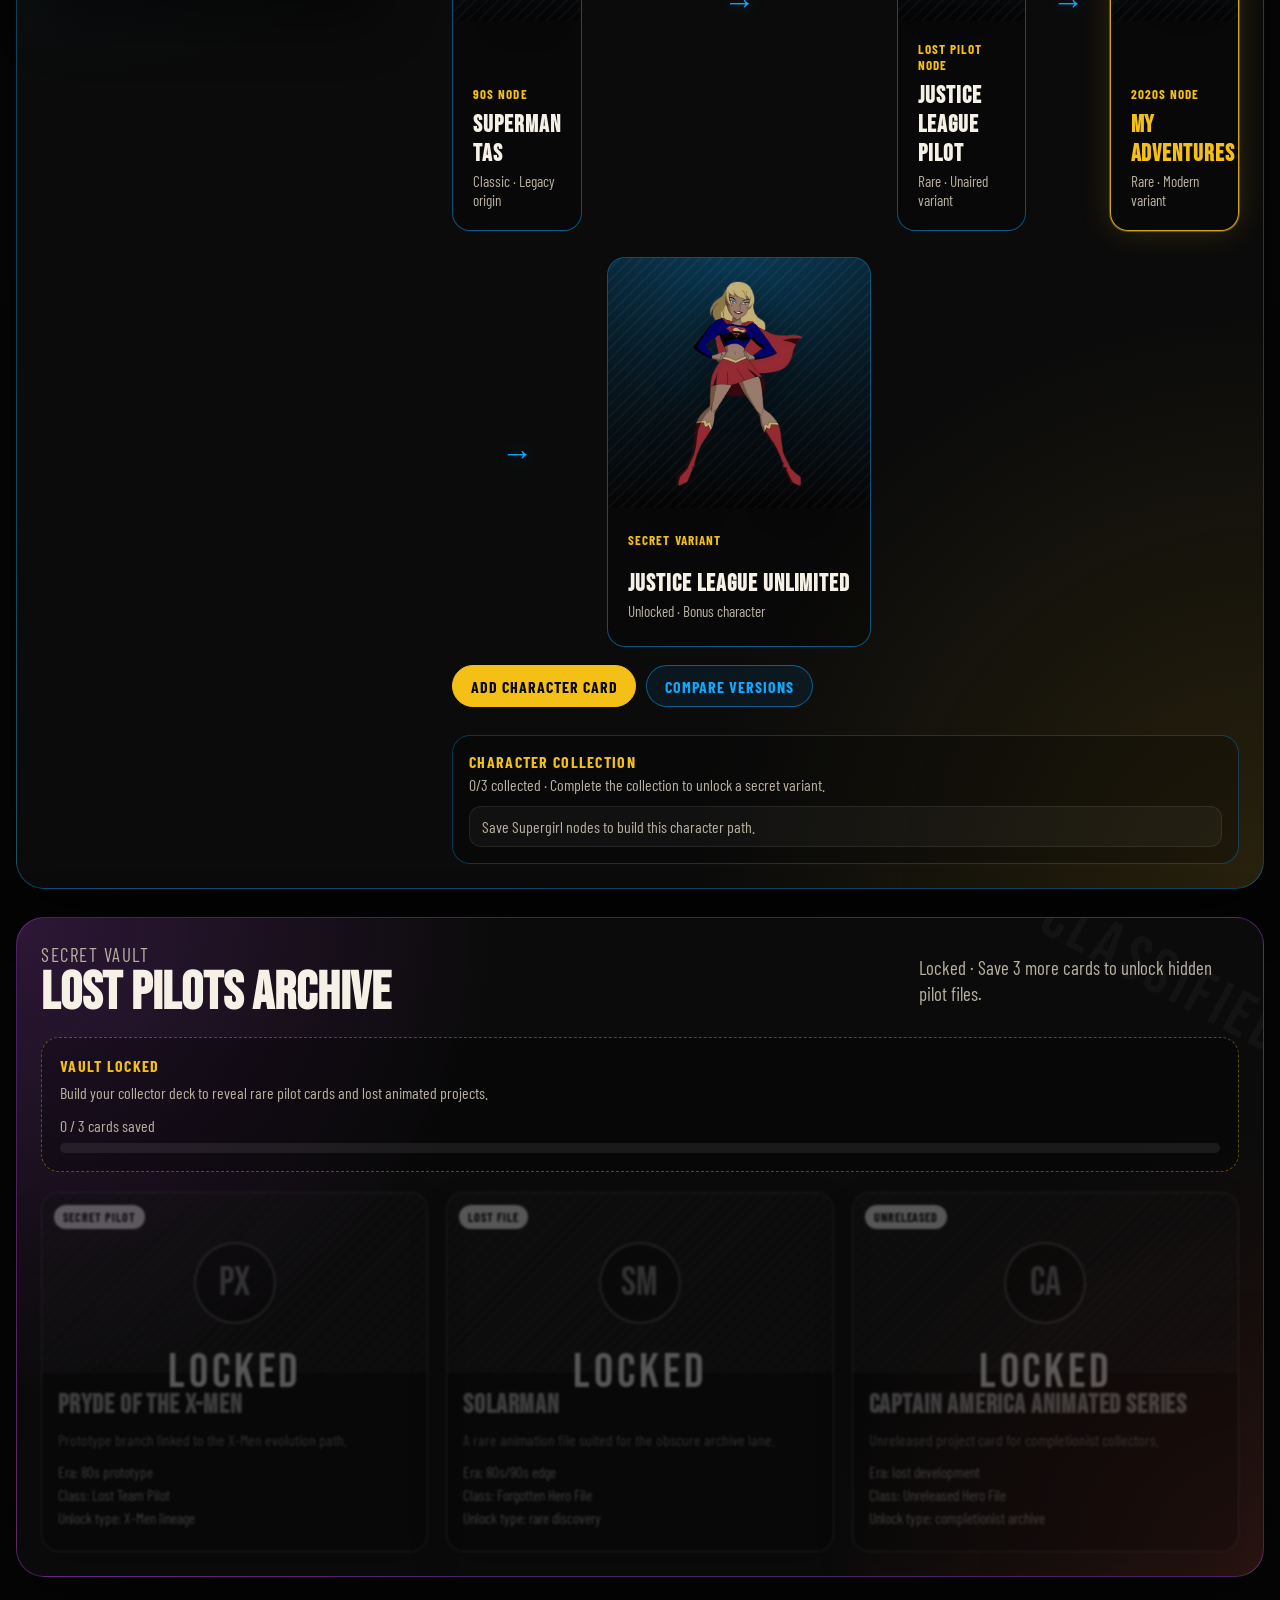
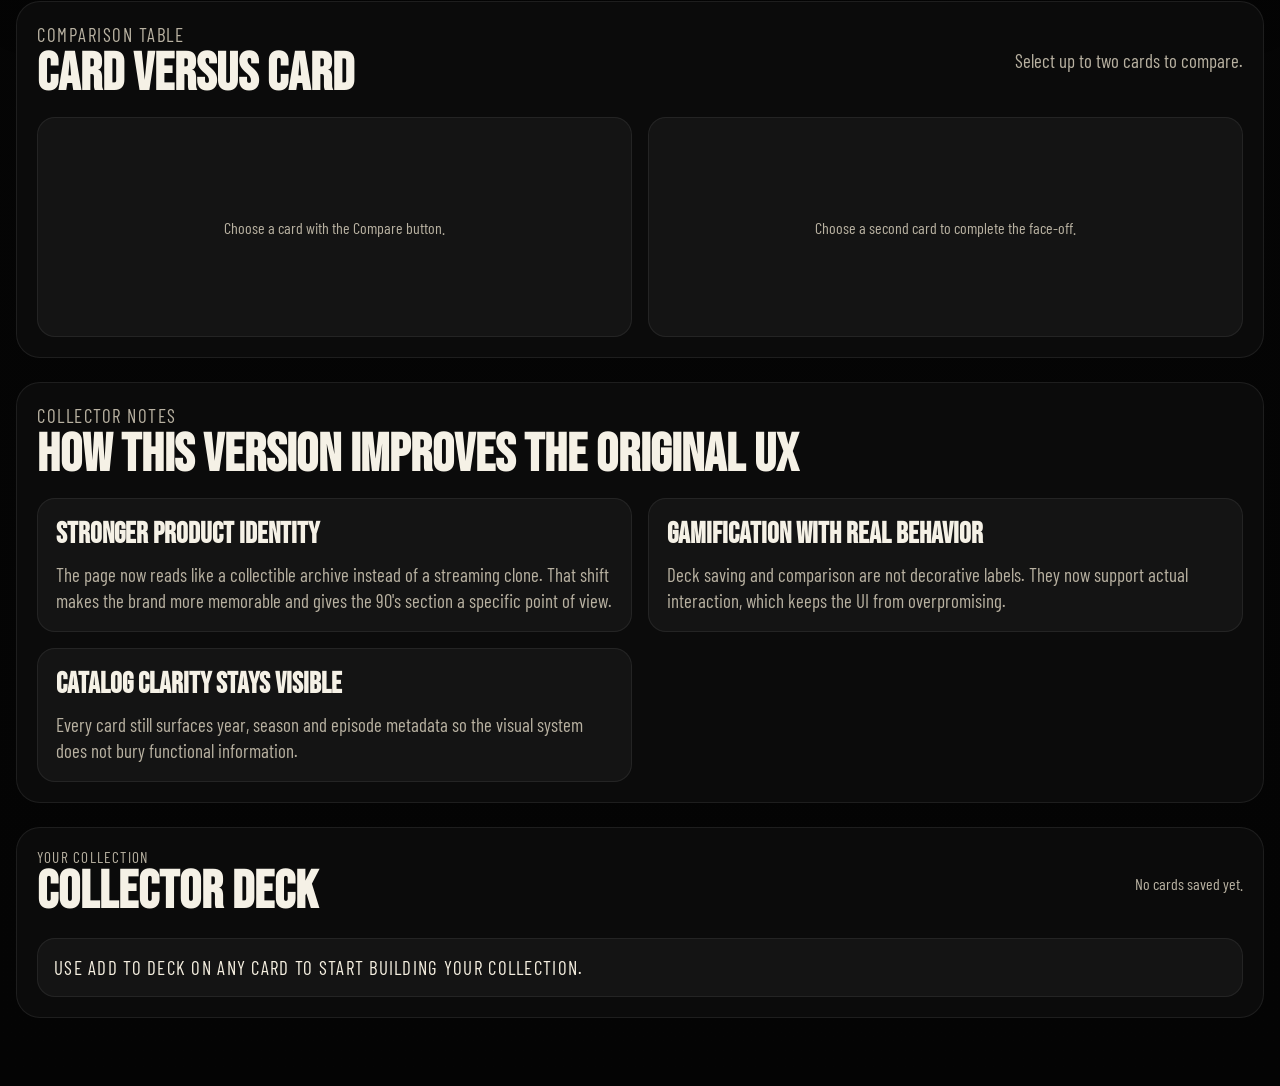
==== commit 8c6c0b31: "WIP Add Supergirl hidden variant unlock" ====
--- a/index-v2.html
+++ b/index-v2.html
@@ -387,12 +387,68 @@
               </div>
             </article>
 
+
+            <!-- 4. JUSTICE LEAGUE UNLIMITED — HIDDEN VARIANT -->
+            <span class="character-track-arrow" id="hiddenVariantArrow" aria-hidden="true" hidden>→</span>
+
+            <article class="character-node is-unlocked" id="hiddenSupergirlVariant" role="button" tabindex="0"
+              data-character-node data-preview="img/characters/2004-supergirl-justice-league-unlimited-transparent.png"
+              data-preview-class="is-preview-jlu-supergirl" data-era="2000s node" data-title="Justice League Unlimited"
+              data-subtitle="Justice League Unlimited" data-type="Secret · Unlockable variant"
+              data-description="A Supergirl design from Justice League Unlimited, revealed after completing the original character collection."
+              hidden>
+
+              <div class="character-node-art">
+                <img class="character-node-img is-jlu-supergirl"
+                  src="img/characters/2004-supergirl-justice-league-unlimited-transparent.png"
+                  alt="Supergirl - Justice League Unlimited" />
+              </div>
+
+              <div class="character-node-info">
+                <span>Secret variant</span>
+                <h4>Justice League Unlimited</h4>
+                <p>Unlocked · Bonus character</p>
+              </div>
+            </article>
+
           </div>
 
           <div class="character-actions">
             <button type="button" id="addCharacterCard">Add character card</button>
             <button type="button" class="secondary" id="compareCharacterVersions">Compare versions</button>
           </div>
+
+
+          <!-- SUPERGIRL — COMPARE VERSIONS -->
+          <section class="character-compare-panel" id="characterComparePanel" hidden
+            aria-label="Supergirl version comparison">
+
+            <div class="character-compare-heading">
+              <h3>Compare Supergirl Versions</h3>
+              <p>Select two versions to compare their evolution.</p>
+            </div>
+
+            <div class="character-compare-controls">
+              <label for="characterCompareA">First version</label>
+              <select id="characterCompareA">
+                <option value="0">Superman TAS</option>
+                <option value="1">Justice League Pilot</option>
+                <option value="2">My Adventures</option>
+              </select>
+
+              <label for="characterCompareB">Second version</label>
+              <select id="characterCompareB">
+                <option value="0">Superman TAS</option>
+                <option value="1">Justice League Pilot</option>
+                <option value="2" selected>My Adventures</option>
+              </select>
+            </div>
+
+            <div class="character-compare-grid" id="characterCompareGrid" aria-live="polite">
+            </div>
+
+          </section>
+
 
           <div class="character-collection-panel" id="characterCollectionPanel">
             <div>
--- a/style-v2.css
+++ b/style-v2.css
@@ -1721,6 +1721,105 @@
   cursor: not-allowed;
 }
 
+
+/* =========================================================
+   SUPERGIRL — COMPARE VERSIONS
+   ========================================================= */
+
+.character-compare-panel[hidden] {
+  display: none;
+}
+
+.character-compare-panel {
+  margin-top: 20px;
+  padding: 20px;
+  border: 1px solid rgba(16, 168, 255, 0.35);
+  border-radius: var(--radius-md);
+  background: rgba(0, 0, 0, 0.28);
+}
+
+.character-compare-heading h3 {
+  margin: 0 0 6px;
+  color: var(--gold);
+}
+
+.character-compare-heading p {
+  margin: 0;
+  color: var(--muted);
+}
+
+.character-compare-controls {
+  display: grid;
+  grid-template-columns: 1fr 1fr;
+  gap: 10px 16px;
+  margin: 20px 0;
+}
+
+.character-compare-controls label {
+  color: var(--muted);
+  font-weight: 600;
+}
+
+.character-compare-controls select {
+  width: 100%;
+  min-width: 0;
+  padding: 10px;
+  color: var(--text);
+  background: #111;
+  border: 1px solid rgba(16, 168, 255, 0.4);
+  border-radius: var(--radius-sm);
+}
+
+.character-compare-grid {
+  display: grid;
+  grid-template-columns: repeat(2, minmax(0, 1fr));
+  gap: 18px;
+}
+
+.character-compare-card {
+  min-width: 0;
+  padding: 16px;
+  border: 1px solid rgba(244, 192, 22, 0.35);
+  border-radius: var(--radius-md);
+  background: rgba(255, 255, 255, 0.035);
+}
+
+.character-compare-card img {
+  display: block;
+  width: 100%;
+  height: 240px;
+  object-fit: contain;
+  object-position: center;
+  margin-bottom: 16px;
+}
+
+.character-compare-card h4 {
+  margin: 0 0 8px;
+  color: var(--gold);
+}
+
+.character-compare-card p {
+  margin: 6px 0;
+  color: var(--muted);
+  overflow-wrap: anywhere;
+}
+
+@media (max-width: 700px) {
+  .character-compare-panel {
+    padding: 14px;
+  }
+
+  .character-compare-controls,
+  .character-compare-grid {
+    grid-template-columns: 1fr;
+  }
+
+  .character-compare-card img {
+    height: 200px;
+  }
+}
+
+
 /* =========================================================
    CHARACTER LAB — VISUAL NORMALIZATION
    ========================================================= */
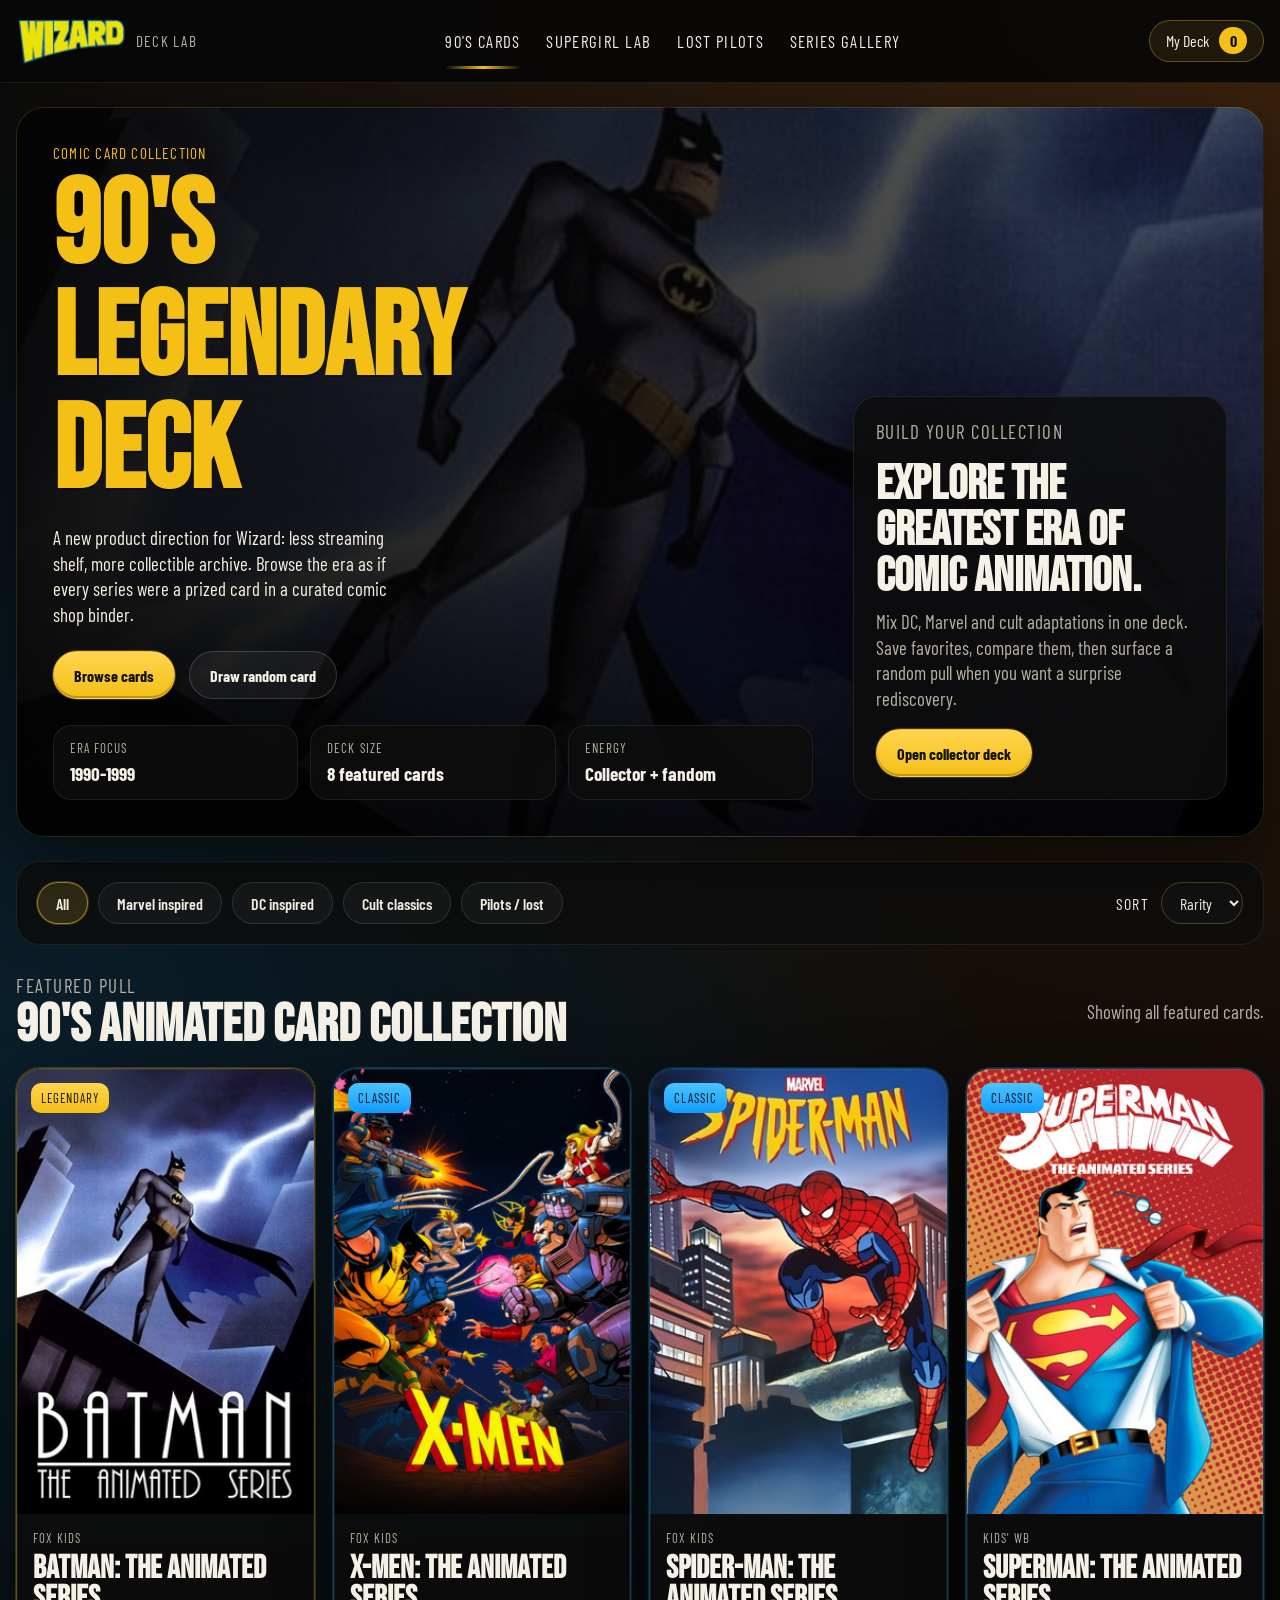
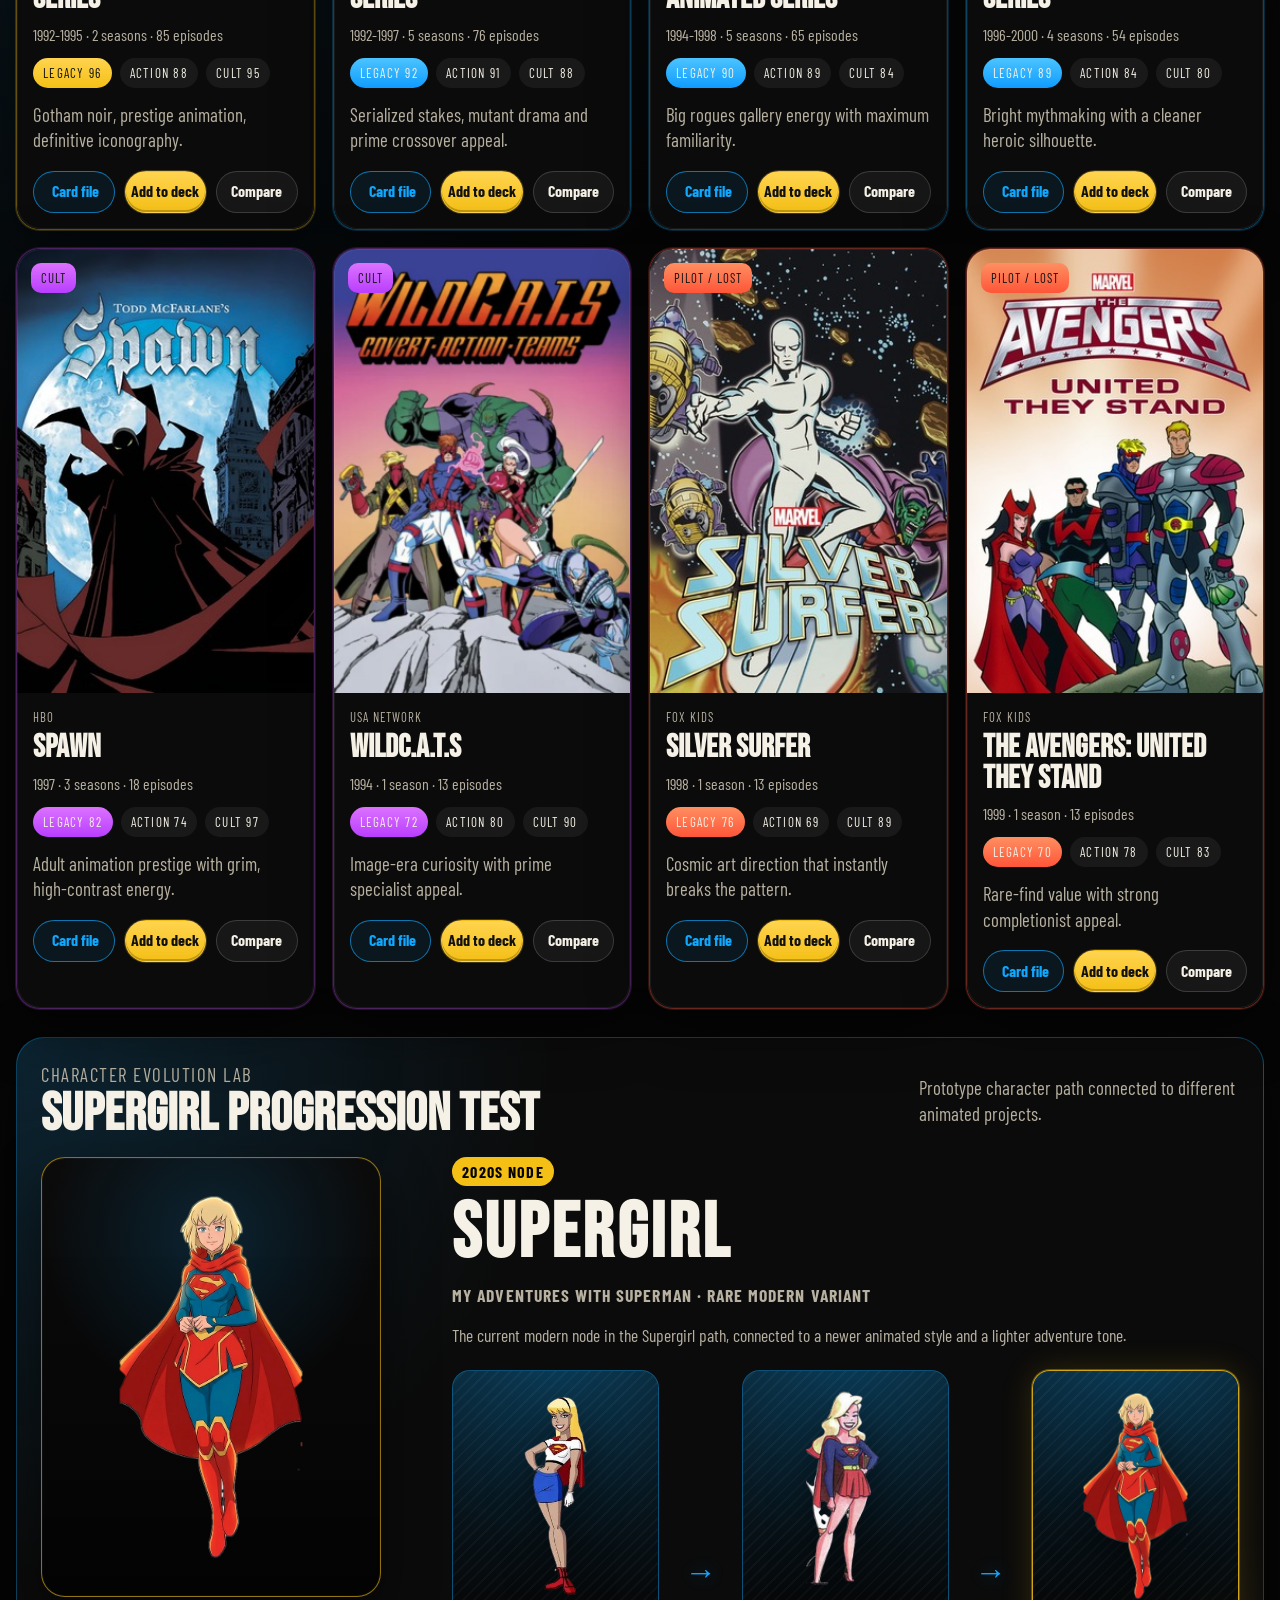
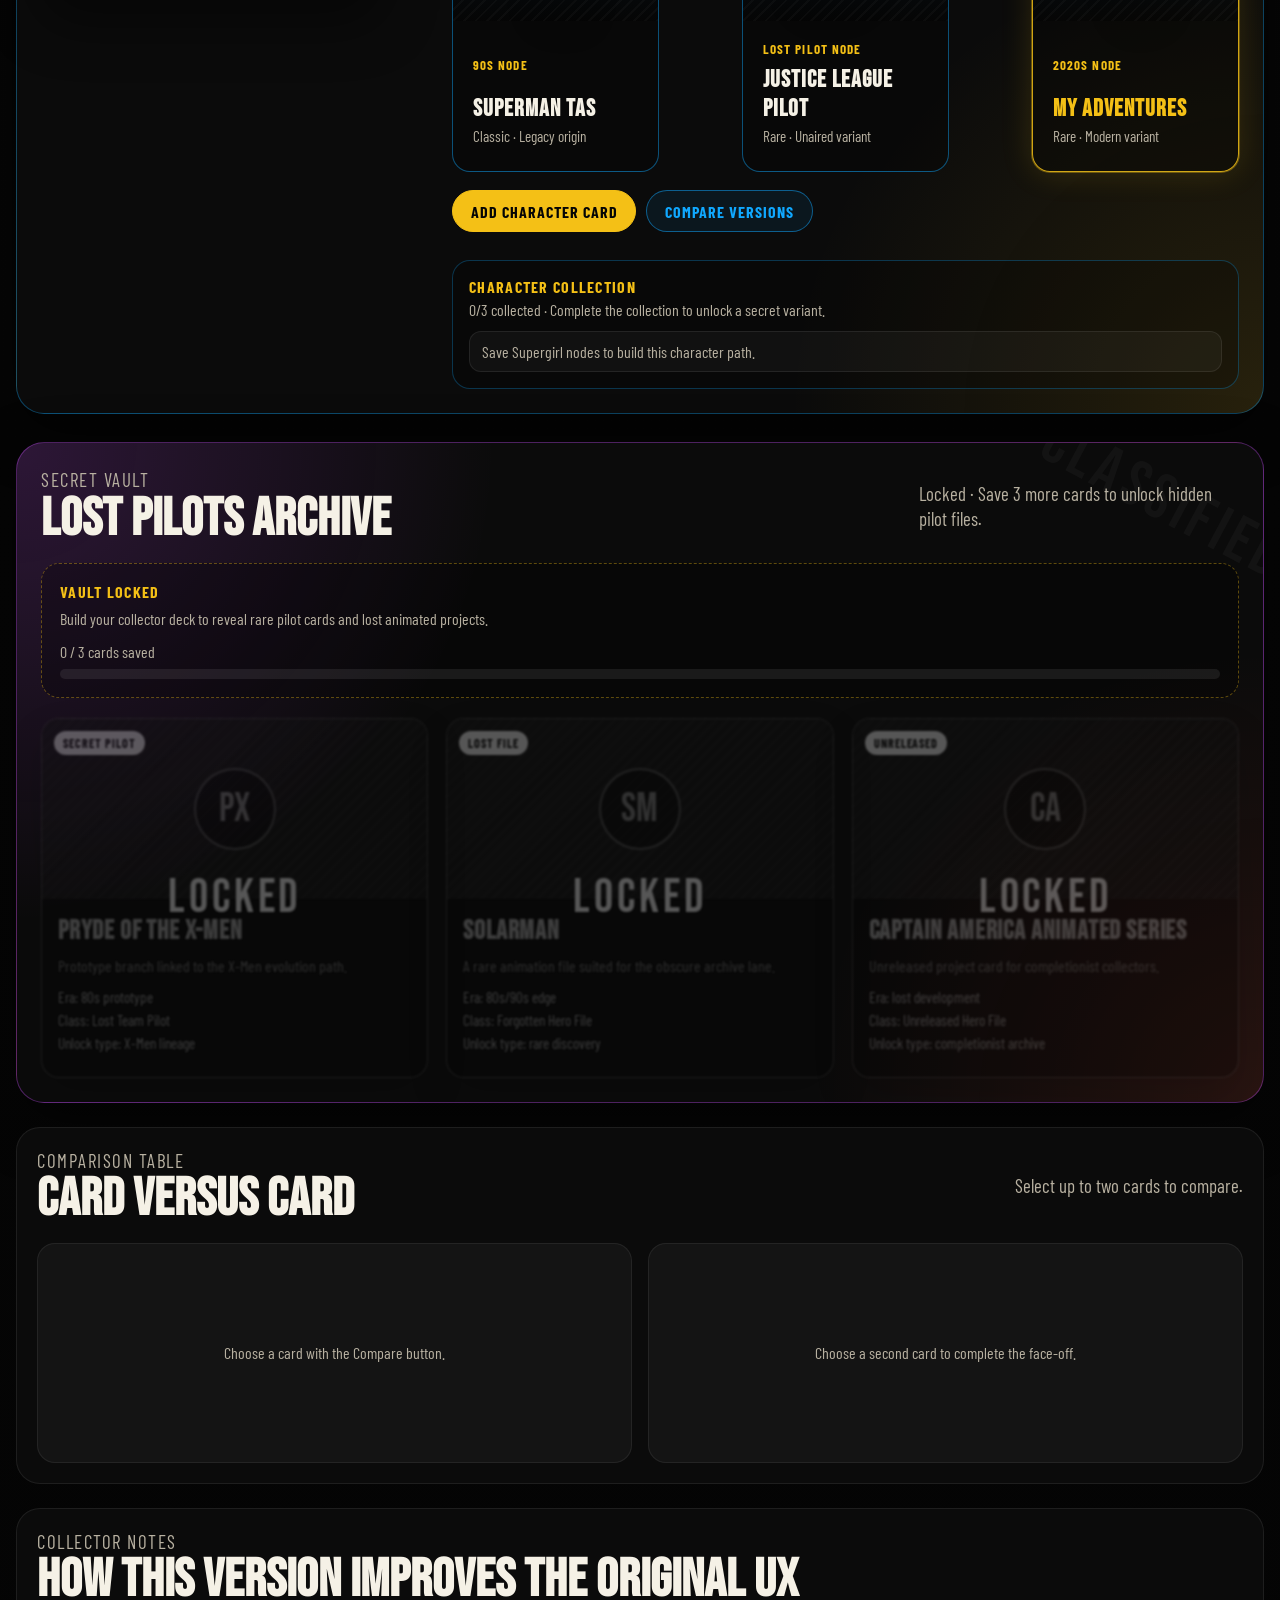
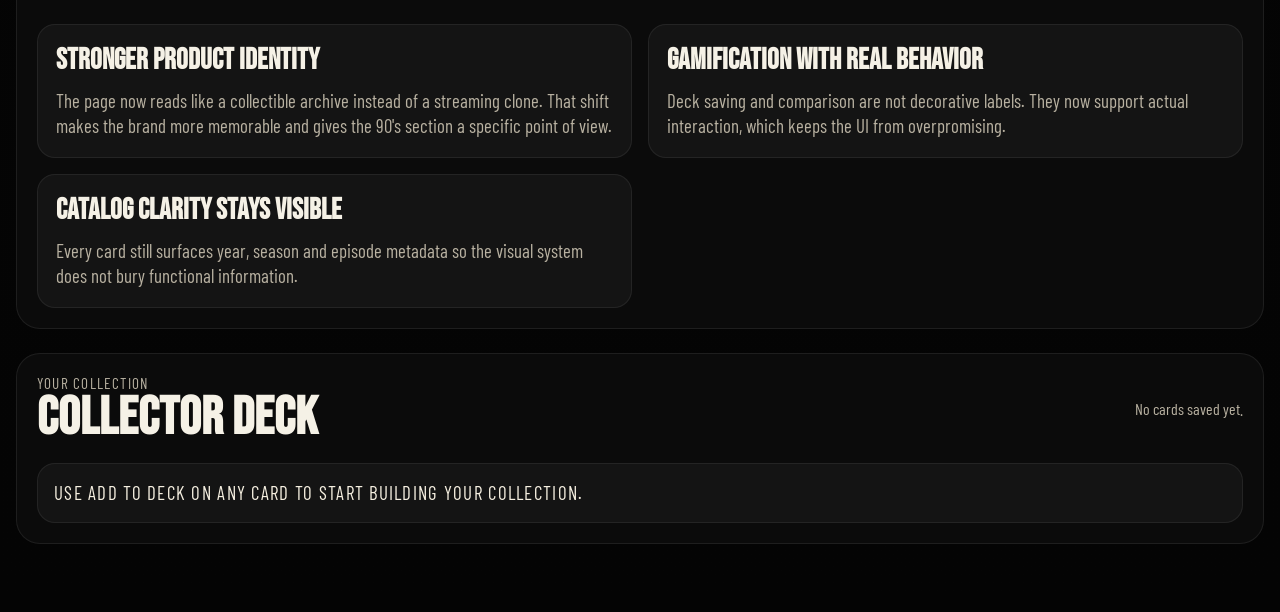
==== commit 629f1729: "Simplify Wizard Deck Lab navigation and collection access" ====
--- a/index-v2.html
+++ b/index-v2.html
@@ -20,23 +20,21 @@
       <span>Deck Lab</span>
     </a>
 
+
     <nav class="deck-nav" aria-label="Primary">
-      <a href="#hero">Adult</a>
-      <a href="#hero">Family</a>
-      <a href="#hero">Upcoming</a>
-      <a href="#hero">2010's</a>
-      <a href="#hero">Anime</a>
-      <a class="is-active" href="#cardGrid">90's</a>
+      <a class="is-active" href="#cardGrid">90's Cards</a>
+      <a href="#characterLab">Supergirl Lab</a>
+      <a href="#secretVault">Lost Pilots</a>
+      <a href="index.html">Series Gallery</a>
     </nav>
 
     <div class="header-actions">
-      <a class="header-link" href="index.html">Series Gallery</a>
       <button class="header-chip" type="button" data-open-deck>
-        Collection
+        My Deck
         <span id="collectionCount">0</span>
       </button>
-      <a class="header-link" href="#deckPanel">Deck</a>
     </div>
+
   </header>
 
   <main id="top">
--- a/style-v2.css
+++ b/style-v2.css
@@ -1465,10 +1465,21 @@
 
 .character-evolution-track {
   display: grid;
-  grid-template-columns: 1fr auto 1fr auto 1fr;
+  grid-template-columns: repeat(3, minmax(0, 1fr) auto) minmax(0, 1fr);
   gap: 12px;
   align-items: stretch;
   margin-top: 8px;
+}
+
+/* Tres versiones antes del desbloqueo */
+.character-evolution-track:has(#hiddenSupergirlVariant[hidden]) {
+  grid-template-columns: repeat(2, minmax(0, 1fr) auto) minmax(0, 1fr);
+}
+
+/* Respetar la visibilidad de la variante */
+.character-node[hidden],
+.character-track-arrow[hidden] {
+  display: none;
 }
 
 .character-node {
@@ -1721,6 +1732,11 @@
   cursor: not-allowed;
 }
 
+/* Respetar el estado oculto de la variante desbloqueable */
+.character-node[hidden],
+.character-track-arrow[hidden] {
+  display: none;
+}
 
 /* =========================================================
    SUPERGIRL — COMPARE VERSIONS
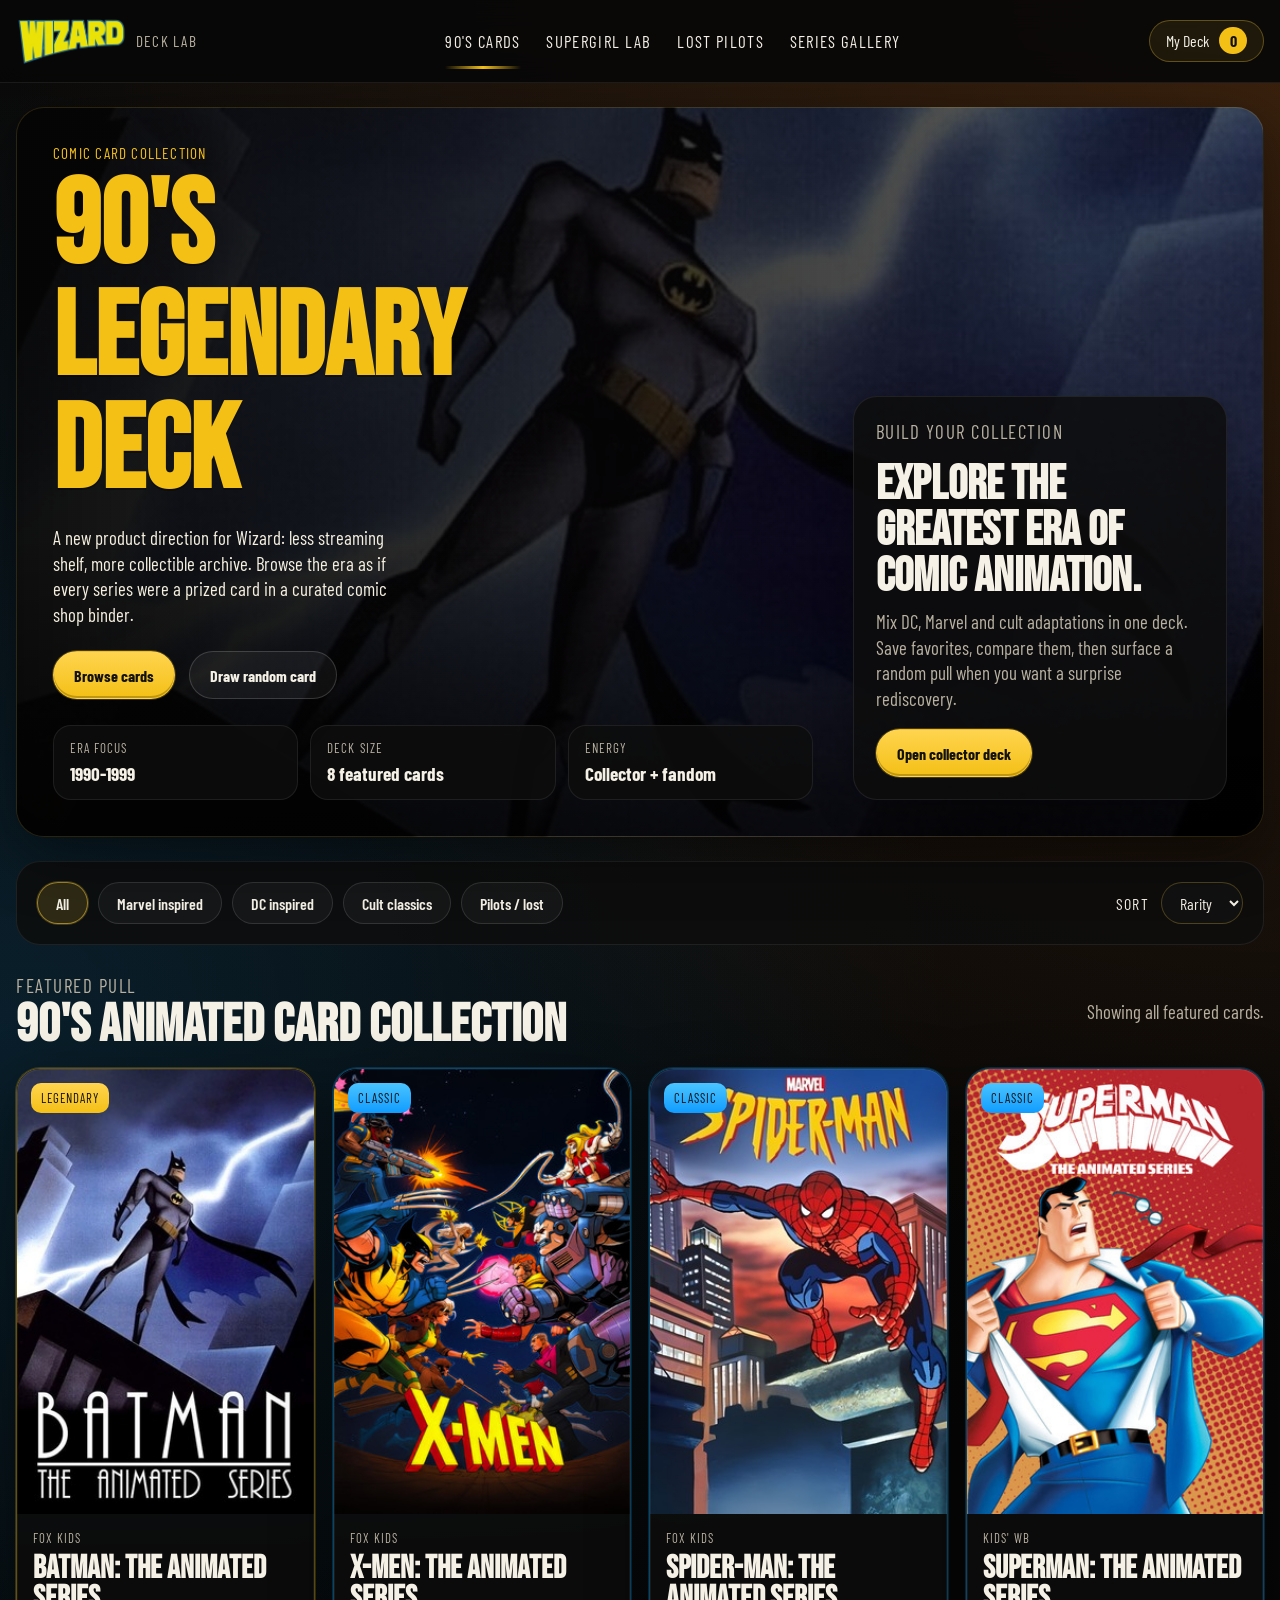
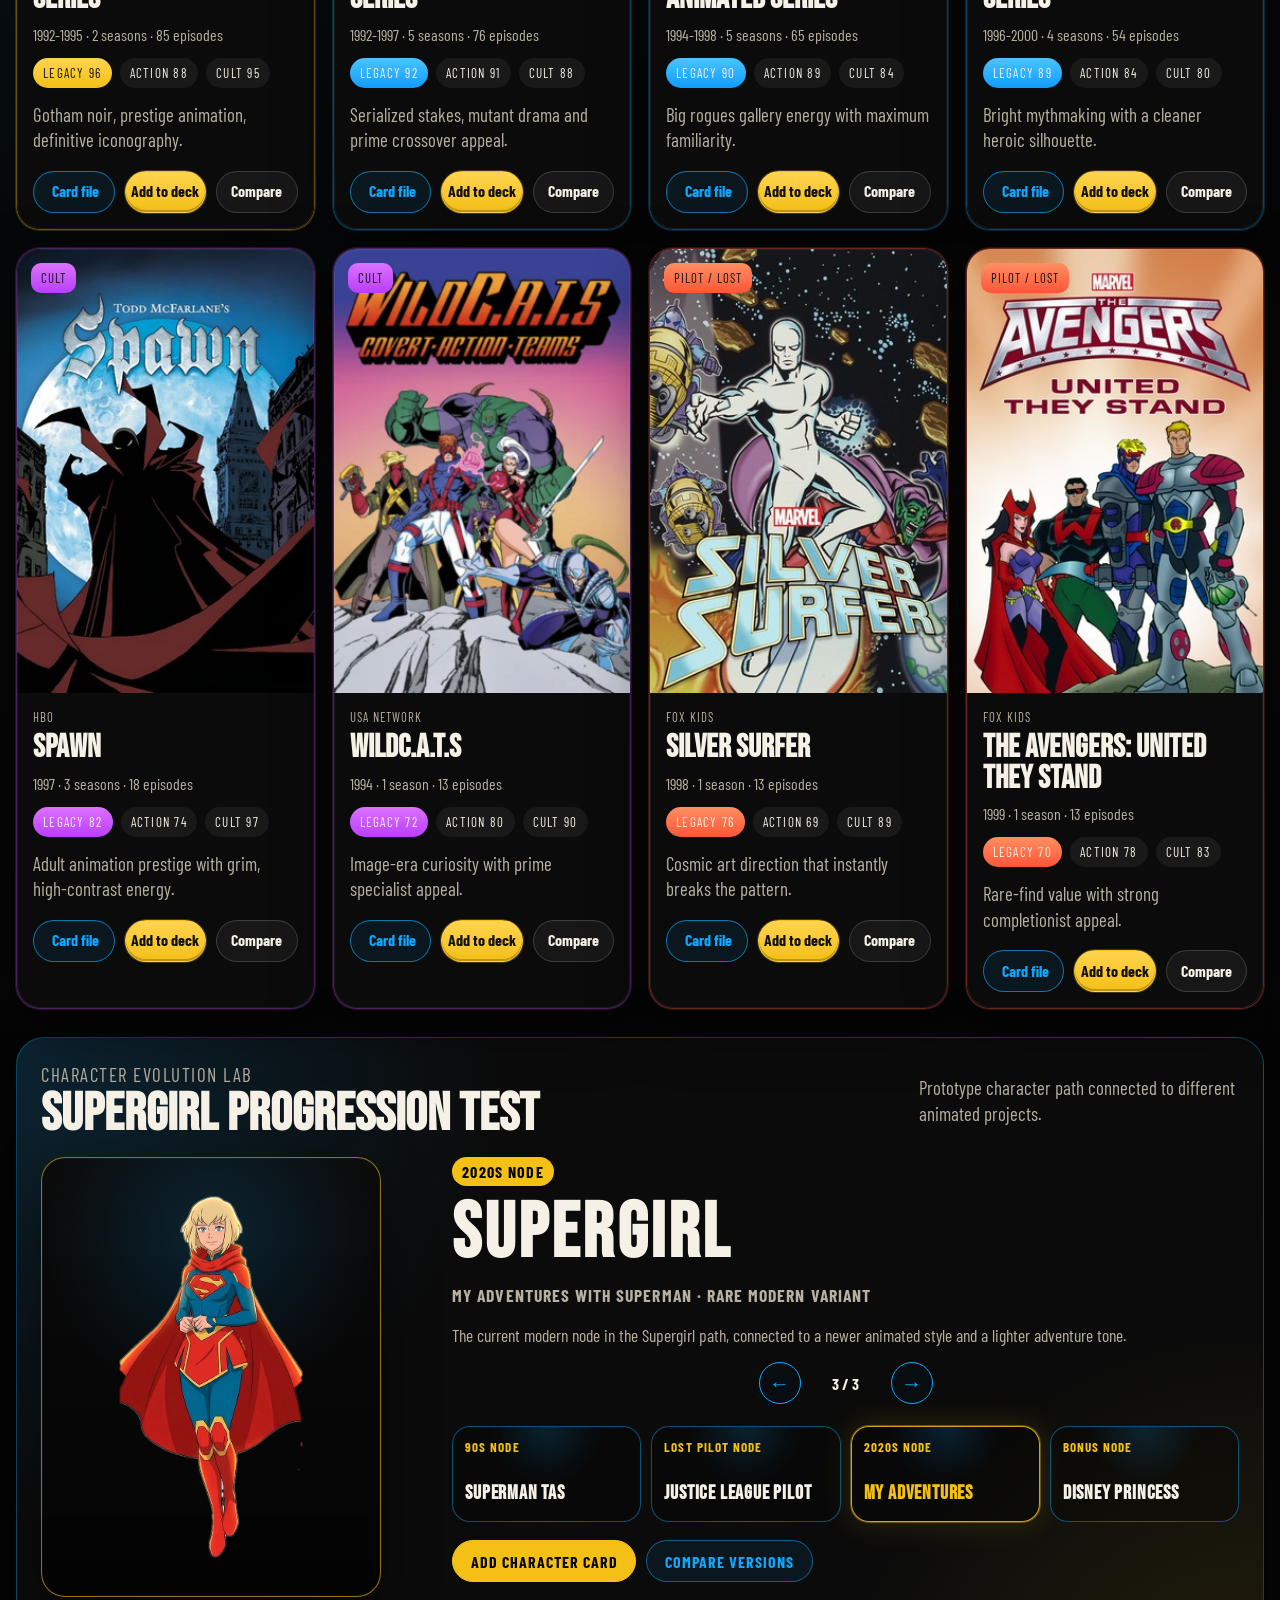
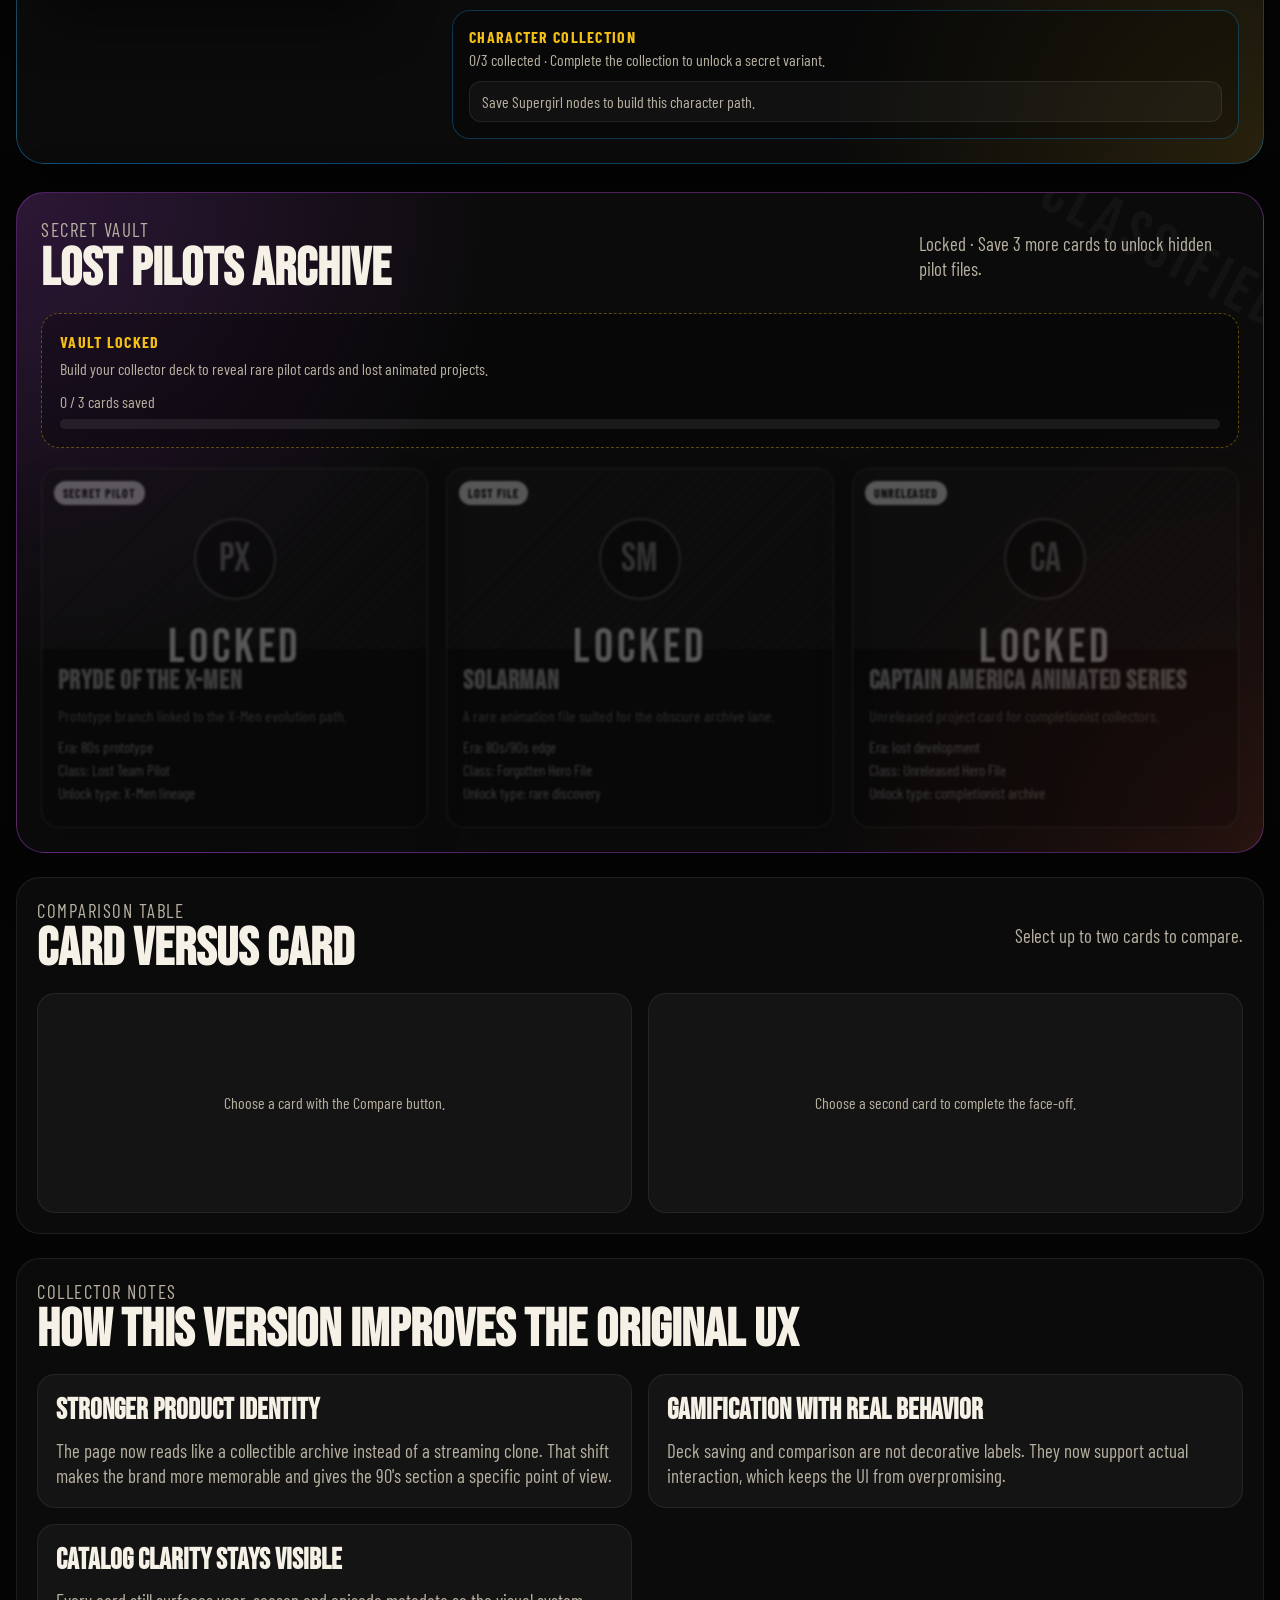
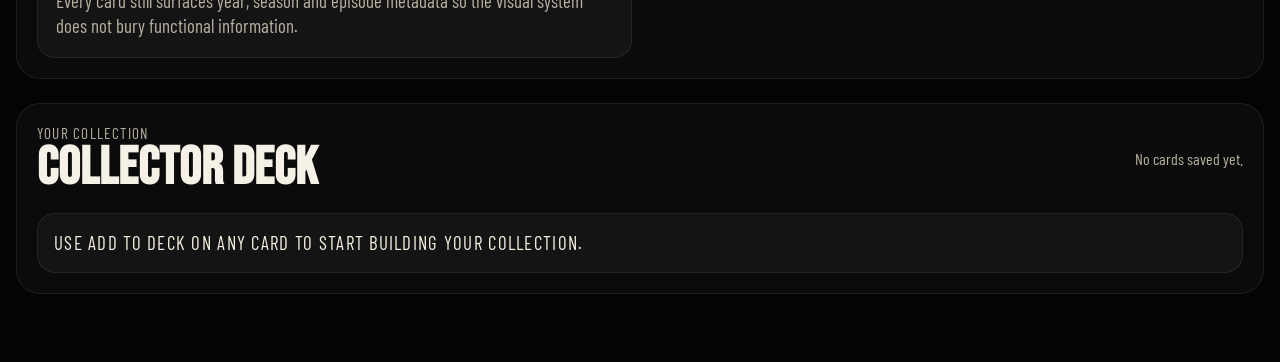
==== commit 4c3bd1b0: "WIP: redesign Supergirl carousel and add Disney Princess variant" ====
--- a/index-v2.html
+++ b/index-v2.html
@@ -319,6 +319,18 @@
           </p>
 
 
+          <div class="character-carousel-controls">
+            <button type="button" id="characterPrevious" aria-label="Previous Supergirl version">
+              &#8592;
+            </button>
+            <span id="characterPosition" aria-live="polite">3 / 3</span>
+            <button type="button" id="characterNext" aria-label="Next Supergirl version">
+              &#8594;
+            </button>
+          </div>
+
+
+
           <div class="character-evolution-track" aria-label="Supergirl evolution path">
 
             <!-- 1. SUPERMAN TAS -->
@@ -406,6 +418,28 @@
                 <span>Secret variant</span>
                 <h4>Justice League Unlimited</h4>
                 <p>Unlocked · Bonus character</p>
+              </div>
+            </article>
+
+
+            <!-- 5. SUPERGIRL — DISNEY PRINCESS -->
+            <span class="character-track-arrow" aria-hidden="true">→</span>
+
+            <article class="character-node is-unlocked" role="button" tabindex="0" data-character-node
+              data-preview="img/characters/supergirl_disney-transparent.png"
+              data-preview-class="is-preview-disney-supergirl" data-era="Bonus node" data-title="Disney Princess"
+              data-subtitle="Supergirl - Disney Princess" data-type="Bonus · Crossover concept"
+              data-description="A Disney Princess-inspired interpretation of Supergirl, included as a bonus design in the character collection.">
+
+              <div class="character-node-art">
+                <img class="character-node-img" src="img/characters/supergirl_disney-transparent.png"
+                  alt="Supergirl - Disney Princess" loading="lazy" />
+              </div>
+
+              <div class="character-node-info">
+                <span>Bonus node</span>
+                <h4>Disney Princess</h4>
+                <p>Bonus · Crossover concept</p>
               </div>
             </article>
 
--- a/style-v2.css
+++ b/style-v2.css
@@ -2060,4 +2060,121 @@
   .character-node-art img.character-node-img.is-maws-supergirl {
     max-height: 162px;
   }
-}+}
+
+
+/* PHASE 9B — COMPACT CHARACTER VIEWER (TRIAL) */
+
+.character-lab-layout {
+  align-items: start;
+}
+
+.character-carousel-controls {
+  display: flex;
+  align-items: center;
+  justify-content: center;
+  gap: 18px;
+}
+
+.character-carousel-controls button {
+  width: 42px;
+  height: 42px;
+  border: 1px solid var(--blue);
+  border-radius: 50%;
+  background: #080d12;
+  color: var(--blue);
+  font-size: 1.3rem;
+  cursor: pointer;
+}
+
+#characterPosition {
+  min-width: 54px;
+  text-align: center;
+  font-weight: 700;
+}
+
+.character-evolution-track,
+.character-evolution-track:has(#hiddenSupergirlVariant[hidden]) {
+  display: flex;
+  flex-wrap: wrap;
+  gap: 10px;
+}
+
+.character-evolution-track .character-track-arrow {
+  display: none;
+}
+
+.character-evolution-track .character-node {
+  display: block;
+  flex: 1 1 115px;
+  min-height: 0;
+  padding: 12px;
+  cursor: pointer;
+}
+
+.character-evolution-track .character-node[hidden] {
+  display: none;
+}
+
+.character-evolution-track .character-node-art {
+  display: none;
+}
+
+.character-evolution-track .character-node-info {
+  min-height: 0;
+  padding: 0;
+}
+
+.character-evolution-track .character-node-info h4 {
+  font-size: 1.25rem;
+}
+
+.character-evolution-track .character-node-info p {
+  display: none;
+}
+
+@media (max-width: 980px) {
+  .character-lab-layout {
+    display: flex;
+    flex-direction: column;
+    align-items: stretch;
+  }
+
+  .character-preview-card {
+    order: 0;
+    width: min(100%, 360px);
+    margin-inline: auto;
+  }
+
+  .character-lab-content {
+    display: contents;
+  }
+
+  .character-carousel-controls {
+    order: 1;
+    margin: 12px 0;
+  }
+
+  .character-status,
+  #characterActiveTitle,
+  #characterActiveSource,
+  #characterActiveDescription {
+    order: 2;
+  }
+
+  .character-evolution-track {
+    display: none !important;
+  }
+
+  .character-actions {
+    order: 3;
+  }
+
+  .character-compare-panel {
+    order: 4;
+  }
+
+  .character-collection-panel {
+    order: 5;
+  }
+}
